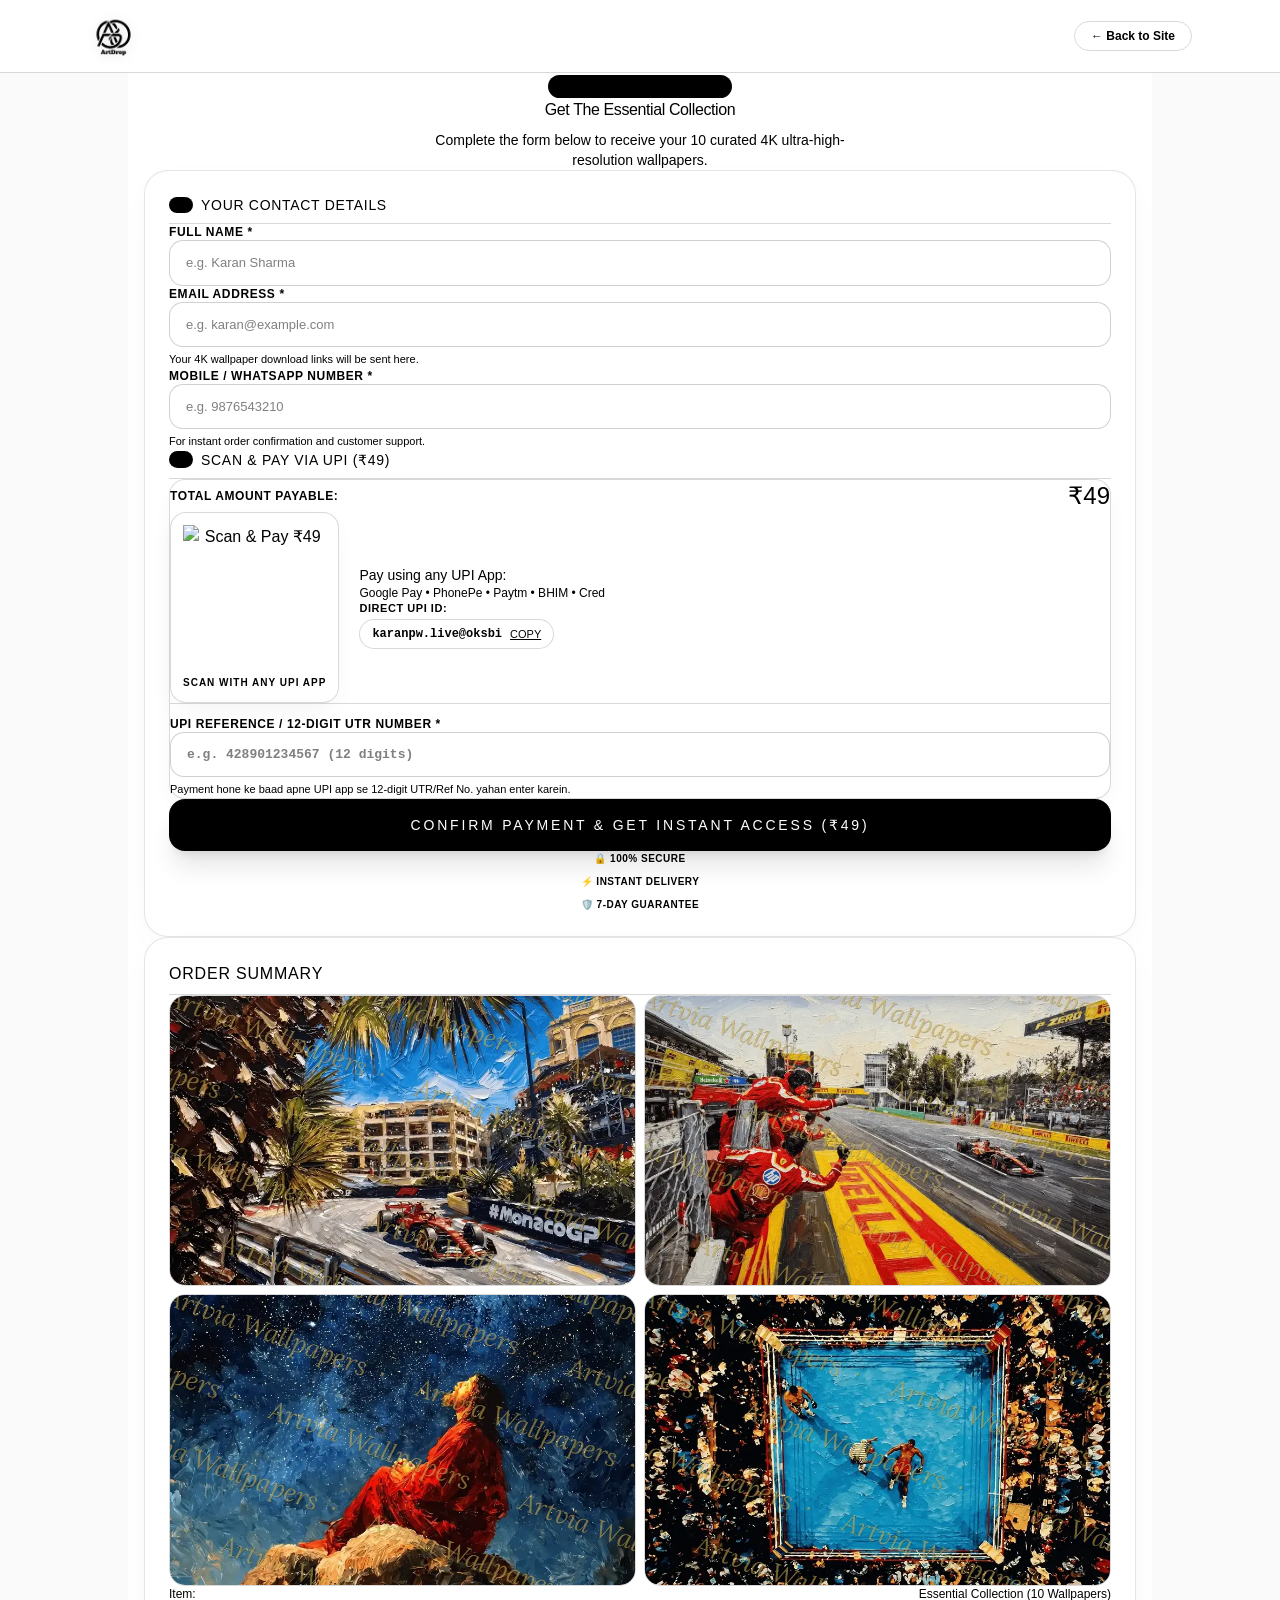
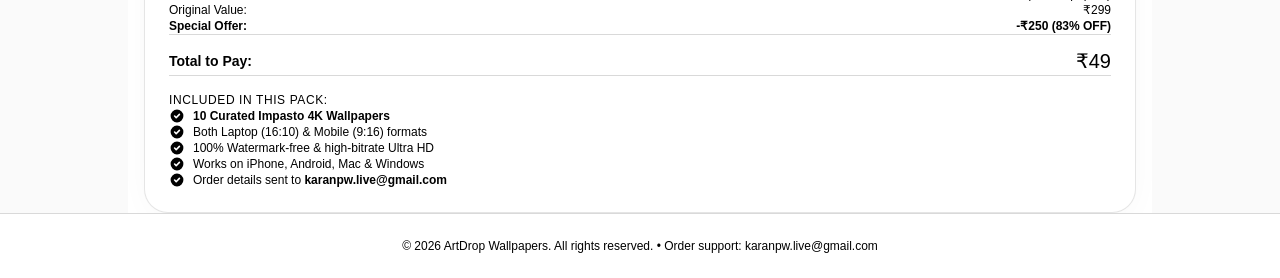
==== checkout/index.html @ 9edcf832 "ArtDrop - Look Maxing Unique Collection of Art platform" ====
<!DOCTYPE html>
<html>
<head>
  <meta charset="utf-8">
  <title>ArtDrop Checkout</title>
  <meta http-equiv="refresh" content="0; url=essential.html">
  <script>window.location.href = "essential.html";</script>
</head>
<body>
  <p>Redirecting to <a href="essential.html">Essential Checkout</a>...</p>
</body>
</html>
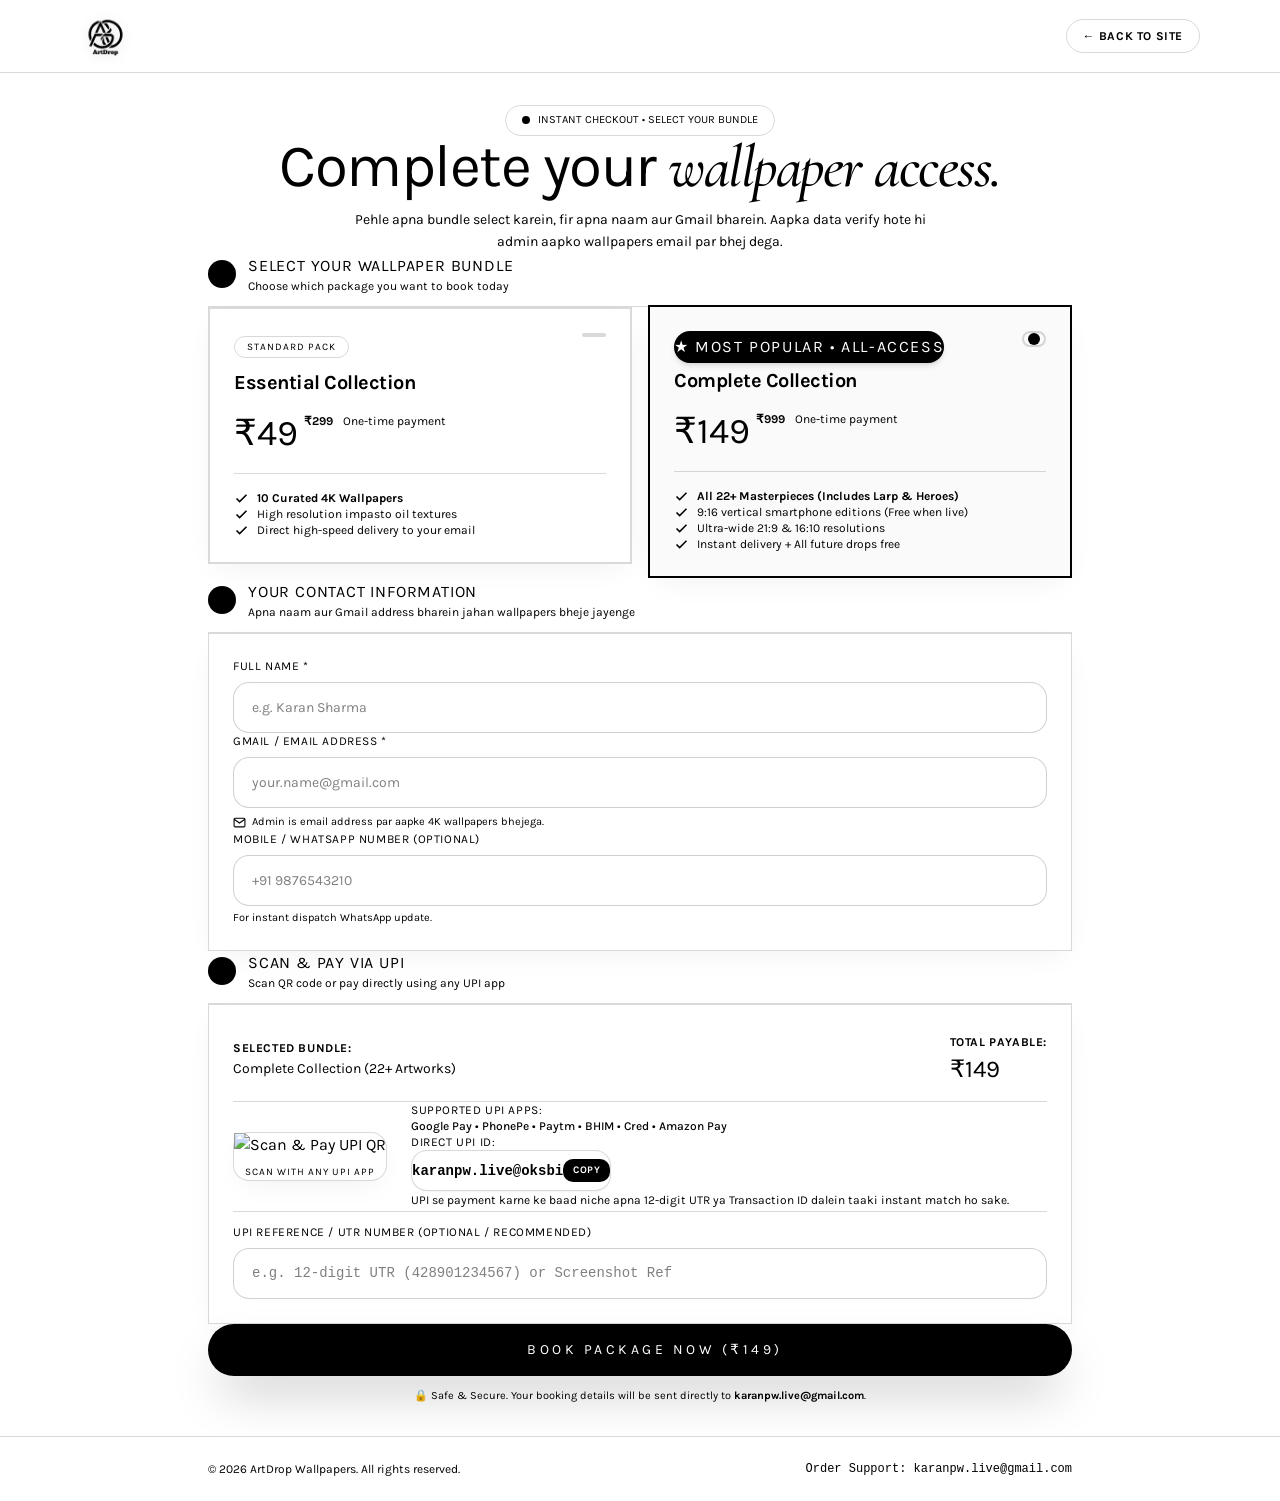
==== commit 76f660c4: "Add bundle selection flow on checkout, contact capture to karanpw.live@gmail.com, and confirmation v" ====
--- a/checkout/index.html
+++ b/checkout/index.html
@@ -1,12 +1,653 @@
 <!DOCTYPE html>
-<html>
+<html lang="en">
 <head>
   <meta charset="utf-8">
-  <title>ArtDrop Checkout</title>
-  <meta http-equiv="refresh" content="0; url=essential.html">
-  <script>window.location.href = "essential.html";</script>
+  <meta name="viewport" content="width=device-width, initial-scale=1">
+  <title>ArtDrop - Checkout & Payment | Choose Bundle</title>
+  <meta name="description" content="Select your ArtDrop wallpaper bundle, enter your name and Gmail, and receive your 4K artworks directly.">
+  <link rel="icon" href="../images/favicon.png?v=2" type="image/png">
+
+  <!-- Preload Fonts -->
+  <link rel="preload" href="../fonts/karla-latin-wght-normal.woff2" as="font" type="font/woff2" crossorigin>
+  <link rel="preload" href="../fonts/cormorant-garamond-latin-wght-italic.woff2" as="font" type="font/woff2" crossorigin>
+
+  <style>
+    @font-face {
+      font-family: "Karla";
+      font-style: normal;
+      font-display: swap;
+      font-weight: 200 800;
+      src: url("../fonts/karla-latin-wght-normal.woff2") format("woff2");
+    }
+    @font-face {
+      font-family: "Cormorant Garamond";
+      font-style: italic;
+      font-display: swap;
+      font-weight: 300 700;
+      src: url("../fonts/cormorant-garamond-latin-wght-italic.woff2") format("woff2");
+    }
+  </style>
+
+  <!-- Tailwind Pre-compiled CSS -->
+  <link rel="stylesheet" href="../css/styles.css">
+
+  <style>
+    :root {
+      --background: #ffffff !important;
+      --foreground: #000000 !important;
+    }
+    body {
+      background-color: #ffffff !important;
+      color: #000000 !important;
+      font-family: "Karla", -apple-system, BlinkMacSystemFont, "Segoe UI", Roboto, sans-serif;
+    }
+    .font-serif-italic {
+      font-family: "Cormorant Garamond", Georgia, serif !important;
+      font-style: italic;
+    }
+    .bundle-card {
+      transition: all 0.25s cubic-bezier(0.16, 1, 0.3, 1);
+      cursor: pointer;
+    }
+    .bundle-card.selected {
+      border-color: #000000 !important;
+      background-color: #fafafa !important;
+      box-shadow: 0 14px 30px -10px rgba(0, 0, 0, 0.15);
+      transform: translateY(-2px);
+    }
+    .input-field {
+      width: 100%;
+      border-radius: 16px;
+      border: 1.5px solid rgba(0, 0, 0, 0.18);
+      background-color: #ffffff;
+      padding: 14px 18px;
+      font-size: 14px;
+      color: #000000;
+      outline: none;
+      transition: all 0.2s;
+    }
+    .input-field:focus {
+      border-color: #000000;
+      box-shadow: 0 0 0 3px rgba(0, 0, 0, 0.08);
+    }
+  </style>
 </head>
-<body>
-  <p>Redirecting to <a href="essential.html">Essential Checkout</a>...</p>
+<body class="min-h-screen bg-white text-black antialiased selection:bg-black selection:text-white flex flex-col justify-between">
+
+  <!-- =========================================================================
+       HEADER
+       ========================================================================= -->
+  <header class="border-b border-black/10 bg-white sticky top-0 z-40 backdrop-blur-md">
+    <div class="mx-auto flex max-w-6xl items-center justify-between px-4 sm:px-6 py-4">
+      <a href="/" class="flex items-center gap-3">
+        <img src="../images/artdrop-logo.webp?v=2" alt="ArtDrop Wallpapers" class="h-10 sm:h-12 w-auto">
+      </a>
+      
+      <div class="flex items-center gap-4 text-xs font-bold">
+        <span class="hidden sm:inline-flex items-center gap-1.5 text-neutral-500 font-extrabold uppercase tracking-widest text-[11px]">
+          <svg width="14" height="14" viewBox="0 0 24 24" fill="none" stroke="currentColor" stroke-width="2.5"><rect x="3" y="11" width="18" height="11" rx="2" ry="2"></rect><path d="M7 11V7a5 5 0 0 1 10 0v4"></path></svg>
+          256-Bit SSL Encrypted
+        </span>
+        <a href="/" class="rounded-full border border-black/15 bg-neutral-50 hover:bg-black hover:text-white px-4 py-2 text-black transition text-xs font-black uppercase tracking-wider">
+          ← Back to Site
+        </a>
+      </div>
+    </div>
+  </header>
+
+  <!-- =========================================================================
+       MAIN CHECKOUT & PAYMENT FLOW
+       ========================================================================= -->
+  <main class="mx-auto max-w-4xl px-4 sm:px-6 py-8 sm:py-12 w-full flex-grow">
+
+    <!-- Form Container -->
+    <div id="checkout-form-container">
+      
+      <!-- Headline & Introduction -->
+      <div class="text-center mb-8 sm:mb-12">
+        <div class="inline-flex items-center gap-2 rounded-full border border-black/15 bg-neutral-50 px-4 py-1.5 text-[11px] font-black uppercase tracking-[0.3em] text-black mb-4">
+          <span class="h-2 w-2 rounded-full bg-black"></span>
+          <span>Instant Checkout • Select Your Bundle</span>
+        </div>
+
+        <h1 class="text-3xl sm:text-5xl md:text-6xl font-extrabold tracking-tight text-black leading-tight">
+          Complete your <span class="font-serif-italic">wallpaper access.</span>
+        </h1>
+        
+        <p class="mt-3 text-sm sm:text-base text-neutral-600 max-w-xl mx-auto leading-relaxed">
+          Pehle apna bundle select karein, fir apna naam aur Gmail bharein. Aapka data verify hote hi admin aapko wallpapers email par bhej dega.
+        </p>
+      </div>
+
+      <form id="unified-checkout-form" class="space-y-10">
+
+        <!-- =====================================================================
+             STEP 1: BUNDLE SELECTION
+             ===================================================================== -->
+        <div>
+          <div class="flex items-center gap-3 mb-5 pb-3 border-b border-black/10">
+            <span class="flex h-7 w-7 items-center justify-center rounded-full bg-black text-xs font-black text-white">1</span>
+            <div>
+              <h2 class="text-base sm:text-lg font-black uppercase tracking-wider text-black">
+                Select Your Wallpaper Bundle
+              </h2>
+              <p class="text-xs text-neutral-500">Choose which package you want to book today</p>
+            </div>
+          </div>
+
+          <div class="grid grid-cols-1 md:grid-cols-2 gap-4 sm:gap-6">
+            
+            <!-- Bundle 1: Essential Collection (₹49) -->
+            <label for="bundle-opt-essential" class="block cursor-pointer">
+              <input type="radio" name="bundle" id="bundle-opt-essential" value="essential" class="sr-only">
+              <div id="card-bundle-essential" class="bundle-card rounded-3xl border-2 border-black/15 bg-white p-6 sm:p-7 relative shadow-sm hover:border-black">
+                <div class="flex items-start justify-between">
+                  <div>
+                    <span class="rounded-full bg-neutral-100 border border-black/10 px-3 py-1 text-[10px] font-black uppercase tracking-widest text-neutral-800">
+                      Standard Pack
+                    </span>
+                    <h3 class="text-xl sm:text-2xl font-bold tracking-tight text-black mt-3">
+                      Essential Collection
+                    </h3>
+                  </div>
+                  <div class="h-6 w-6 rounded-full border-2 border-neutral-300 flex items-center justify-center check-indicator">
+                    <span class="h-3 w-3 rounded-full bg-black hidden check-dot"></span>
+                  </div>
+                </div>
+
+                <div class="mt-4 flex items-baseline gap-1.5">
+                  <span class="text-4xl font-extrabold text-black">₹49</span>
+                  <span class="text-xs font-bold text-neutral-400 line-through">₹299</span>
+                  <span class="text-xs text-neutral-500 ml-1">One-time payment</span>
+                </div>
+
+                <ul class="mt-5 space-y-2.5 text-xs text-neutral-600 border-t border-black/10 pt-4">
+                  <li class="flex items-center gap-2">
+                    <svg width="15" height="15" viewBox="0 0 24 24" fill="none" stroke="currentColor" stroke-width="2.5" class="text-black shrink-0"><polyline points="20 6 9 17 4 12"></polyline></svg>
+                    <span><strong>10 Curated 4K Wallpapers</strong></span>
+                  </li>
+                  <li class="flex items-center gap-2">
+                    <svg width="15" height="15" viewBox="0 0 24 24" fill="none" stroke="currentColor" stroke-width="2.5" class="text-black shrink-0"><polyline points="20 6 9 17 4 12"></polyline></svg>
+                    <span>High resolution impasto oil textures</span>
+                  </li>
+                  <li class="flex items-center gap-2">
+                    <svg width="15" height="15" viewBox="0 0 24 24" fill="none" stroke="currentColor" stroke-width="2.5" class="text-black shrink-0"><polyline points="20 6 9 17 4 12"></polyline></svg>
+                    <span>Direct high-speed delivery to your email</span>
+                  </li>
+                </ul>
+              </div>
+            </label>
+
+            <!-- Bundle 2: Complete Vault Collection (₹149) [Default Recommended] -->
+            <label for="bundle-opt-complete" class="block cursor-pointer">
+              <input type="radio" name="bundle" id="bundle-opt-complete" value="complete" checked class="sr-only">
+              <div id="card-bundle-complete" class="bundle-card selected rounded-3xl border-2 border-black bg-neutral-50/80 p-6 sm:p-7 relative shadow-md hover:border-black">
+                
+                <!-- Best Value Badge -->
+                <span class="absolute -top-3 right-6 rounded-full bg-black text-white px-3.5 py-1 text-[9px] font-black uppercase tracking-widest shadow-md" style="background-color: #000000 !important; color: #ffffff !important;">
+                  ★ MOST POPULAR • ALL-ACCESS
+                </span>
+
+                <div class="flex items-start justify-between">
+                  <div>
+                    <span class="rounded-full bg-amber-400 px-3 py-1 text-[10px] font-black uppercase tracking-widest text-black">
+                      Lifetime VIP Access
+                    </span>
+                    <h3 class="text-xl sm:text-2xl font-bold tracking-tight text-black mt-3">
+                      Complete Collection
+                    </h3>
+                  </div>
+                  <div class="h-6 w-6 rounded-full border-2 border-black flex items-center justify-center check-indicator">
+                    <span class="h-3 w-3 rounded-full bg-black check-dot"></span>
+                  </div>
+                </div>
+
+                <div class="mt-4 flex items-baseline gap-1.5">
+                  <span class="text-4xl font-extrabold text-black">₹149</span>
+                  <span class="text-xs font-bold text-neutral-400 line-through">₹999</span>
+                  <span class="text-xs text-neutral-500 ml-1">One-time payment</span>
+                </div>
+
+                <ul class="mt-5 space-y-2.5 text-xs text-neutral-700 border-t border-black/10 pt-4">
+                  <li class="flex items-center gap-2 font-bold text-black">
+                    <svg width="15" height="15" viewBox="0 0 24 24" fill="none" stroke="currentColor" stroke-width="2.5" class="text-black shrink-0"><polyline points="20 6 9 17 4 12"></polyline></svg>
+                    <span>All 22+ Masterpieces (Includes Larp & Heroes)</span>
+                  </li>
+                  <li class="flex items-center gap-2">
+                    <svg width="15" height="15" viewBox="0 0 24 24" fill="none" stroke="currentColor" stroke-width="2.5" class="text-black shrink-0"><polyline points="20 6 9 17 4 12"></polyline></svg>
+                    <span>9:16 vertical smartphone editions (Free when live)</span>
+                  </li>
+                  <li class="flex items-center gap-2">
+                    <svg width="15" height="15" viewBox="0 0 24 24" fill="none" stroke="currentColor" stroke-width="2.5" class="text-black shrink-0"><polyline points="20 6 9 17 4 12"></polyline></svg>
+                    <span>Ultra-wide 21:9 & 16:10 resolutions</span>
+                  </li>
+                  <li class="flex items-center gap-2">
+                    <svg width="15" height="15" viewBox="0 0 24 24" fill="none" stroke="currentColor" stroke-width="2.5" class="text-black shrink-0"><polyline points="20 6 9 17 4 12"></polyline></svg>
+                    <span>Instant delivery + All future drops free</span>
+                  </li>
+                </ul>
+              </div>
+            </label>
+
+          </div>
+        </div>
+
+        <!-- =====================================================================
+             STEP 2: NAME & GMAIL DETAILS
+             ===================================================================== -->
+        <div>
+          <div class="flex items-center gap-3 mb-5 pb-3 border-b border-black/10">
+            <span class="flex h-7 w-7 items-center justify-center rounded-full bg-black text-xs font-black text-white">2</span>
+            <div>
+              <h2 class="text-base sm:text-lg font-black uppercase tracking-wider text-black">
+                Your Contact Information
+              </h2>
+              <p class="text-xs text-neutral-500">Apna naam aur Gmail address bharein jahan wallpapers bheje jayenge</p>
+            </div>
+          </div>
+
+          <div class="rounded-3xl border border-black/15 bg-white p-6 sm:p-8 shadow-sm space-y-5">
+            
+            <!-- Full Name -->
+            <div>
+              <label for="cust-name" class="block text-xs font-black uppercase tracking-wider text-black mb-2">
+                Full Name *
+              </label>
+              <input type="text" id="cust-name" name="Customer_Name" required placeholder="e.g. Karan Sharma" class="input-field">
+            </div>
+
+            <!-- Gmail / Email -->
+            <div>
+              <label for="cust-email" class="block text-xs font-black uppercase tracking-wider text-black mb-2">
+                Gmail / Email Address *
+              </label>
+              <input type="email" id="cust-email" name="Customer_Email" required placeholder="your.name@gmail.com" class="input-field">
+              <p class="text-[11px] text-neutral-500 mt-1.5 flex items-center gap-1.5">
+                <svg width="13" height="13" viewBox="0 0 24 24" fill="none" stroke="currentColor" stroke-width="2"><path d="M4 4h16c1.1 0 2 .9 2 2v12c0 1.1-.9 2-2 2H4c-1.1 0-2-.9-2-2V6c0-1.1.9-2 2-2z"></path><polyline points="22,6 12,13 2,6"></polyline></svg>
+                <span>Admin is email address par aapke 4K wallpapers bhejega.</span>
+              </p>
+            </div>
+
+            <!-- Mobile / WhatsApp (Optional) -->
+            <div>
+              <label for="cust-phone" class="block text-xs font-black uppercase tracking-wider text-black mb-2">
+                Mobile / WhatsApp Number <span class="text-neutral-400 font-normal">(Optional)</span>
+              </label>
+              <input type="tel" id="cust-phone" name="Customer_Phone" placeholder="+91 9876543210" class="input-field">
+              <p class="text-[11px] text-neutral-400 mt-1">For instant dispatch WhatsApp update.</p>
+            </div>
+
+          </div>
+        </div>
+
+        <!-- =====================================================================
+             STEP 3: SCAN & PAY VIA UPI
+             ===================================================================== -->
+        <div>
+          <div class="flex items-center gap-3 mb-5 pb-3 border-b border-black/10">
+            <span class="flex h-7 w-7 items-center justify-center rounded-full bg-black text-xs font-black text-white">3</span>
+            <div>
+              <h2 class="text-base sm:text-lg font-black uppercase tracking-wider text-black">
+                Scan &amp; Pay via UPI
+              </h2>
+              <p class="text-xs text-neutral-500">Scan QR code or pay directly using any UPI app</p>
+            </div>
+          </div>
+
+          <div class="rounded-3xl border border-black/15 bg-neutral-50 p-6 sm:p-8 space-y-6">
+            
+            <!-- Summary Bar -->
+            <div class="flex items-center justify-between border-b border-black/10 pb-4">
+              <div>
+                <span class="text-xs font-bold uppercase tracking-wider text-neutral-500">Selected Bundle:</span>
+                <p id="summary-bundle-name" class="text-sm sm:text-base font-extrabold text-black">Complete Collection (22+ Artworks)</p>
+              </div>
+              <div class="text-right">
+                <span class="text-xs font-bold uppercase tracking-wider text-neutral-500">Total Payable:</span>
+                <p id="summary-bundle-price" class="text-2xl sm:text-3xl font-black text-black">₹149</p>
+              </div>
+            </div>
+
+            <!-- QR Code & UPI Instructions -->
+            <div class="flex flex-col sm:flex-row items-center gap-6 pt-2">
+              
+              <!-- Dynamic QR Box -->
+              <div class="bg-white p-3.5 rounded-2xl border border-black/15 shadow-sm shrink-0 text-center">
+                <img id="upi-qr-image" src="" alt="Scan & Pay UPI QR" class="h-40 w-40 object-contain mx-auto">
+                <span class="block text-[10px] font-black uppercase tracking-widest text-neutral-400 mt-2">Scan with any UPI App</span>
+              </div>
+
+              <!-- Payment Details -->
+              <div class="space-y-3 text-center sm:text-left flex-grow">
+                <div>
+                  <p class="text-xs font-black uppercase tracking-wider text-black">Supported UPI Apps:</p>
+                  <p class="text-xs text-neutral-600 mt-0.5 font-medium">Google Pay • PhonePe • Paytm • BHIM • Cred • Amazon Pay</p>
+                </div>
+
+                <div class="pt-1">
+                  <p class="text-xs font-black uppercase tracking-wider text-black mb-1.5">Direct UPI ID:</p>
+                  <div class="inline-flex items-center gap-2.5 bg-white px-3.5 py-2 rounded-xl border border-black/20 shadow-xs">
+                    <span id="upi-id-display" class="font-mono font-bold text-black select-all text-sm">karanpw.live@oksbi</span>
+                    <button type="button" id="btn-copy-upi" class="rounded-md bg-black text-white px-2.5 py-1 text-[10px] font-bold uppercase tracking-wider hover:bg-neutral-800 transition cursor-pointer" style="background-color: #000000 !important; color: #ffffff !important;">
+                      Copy
+                    </button>
+                  </div>
+                </div>
+
+                <p class="text-xs text-neutral-500 leading-relaxed">
+                  UPI se payment karne ke baad niche apna 12-digit UTR ya Transaction ID dalein taaki instant match ho sake.
+                </p>
+              </div>
+
+            </div>
+
+            <!-- UTR Input -->
+            <div class="pt-3 border-t border-black/10">
+              <label for="cust-utr" class="block text-xs font-black uppercase tracking-wider text-black mb-2">
+                UPI Reference / UTR Number <span class="text-neutral-400 font-normal">(Optional / Recommended)</span>
+              </label>
+              <input type="text" id="cust-utr" name="Transaction_UTR" placeholder="e.g. 12-digit UTR (428901234567) or Screenshot Ref" class="input-field font-mono">
+            </div>
+
+          </div>
+        </div>
+
+        <!-- Error Notification Box -->
+        <div id="checkout-error-box" class="hidden text-xs font-bold p-4 rounded-2xl bg-rose-50 text-rose-800 border border-rose-200 text-center"></div>
+
+        <!-- Submit Button -->
+        <div class="pt-2">
+          <button type="submit" id="btn-submit-order" class="w-full rounded-full bg-black py-4 sm:py-5 text-xs sm:text-sm font-black uppercase tracking-[0.25em] text-white shadow-2xl hover:bg-neutral-800 hover:scale-[1.01] transition cursor-pointer flex items-center justify-center gap-3" style="background-color: #000000 !important; color: #ffffff !important;">
+            <svg width="18" height="18" viewBox="0 0 24 24" fill="none" stroke="currentColor" stroke-width="2.5"><polyline points="20 6 9 17 4 12"></polyline></svg>
+            <span id="btn-submit-label" style="color: #ffffff !important;">Book Package Now (₹149)</span>
+          </button>
+          
+          <p class="text-center text-[11px] text-neutral-400 mt-3">
+            🔒 Safe &amp; Secure. Your booking details will be sent directly to <strong>karanpw.live@gmail.com</strong>.
+          </p>
+        </div>
+
+      </form>
+
+    </div>
+
+    <!-- =========================================================================
+         SUCCESS VIEW (Displays exactly as requested by user)
+         ========================================================================= -->
+    <div id="checkout-success-view" class="hidden max-w-xl mx-auto my-6 sm:my-10">
+      <div class="rounded-3xl border border-black/15 bg-white p-7 sm:p-10 text-center space-y-6 shadow-2xl">
+        
+        <!-- Big Celebration Icon -->
+        <div class="mx-auto flex h-20 w-20 items-center justify-center rounded-full bg-emerald-100 text-emerald-800 shadow-sm">
+          <svg width="42" height="42" viewBox="0 0 24 24" fill="none" stroke="currentColor" stroke-width="2.8"><polyline points="20 6 9 17 4 12"></polyline></svg>
+        </div>
+
+        <!-- Main Confirmation Message -->
+        <div>
+          <span class="inline-block rounded-full bg-emerald-100 text-emerald-800 px-4 py-1 text-[11px] font-black uppercase tracking-wider mb-3">
+            ✓ Booking Confirmed &amp; Details Sent
+          </span>
+          <h2 class="text-2xl sm:text-3xl md:text-4xl font-extrabold text-black tracking-tight leading-snug">
+            Your package has been booked!
+          </h2>
+          
+          <!-- Exact requested confirmation statement -->
+          <div class="mt-5 p-5 rounded-2xl bg-emerald-50 border border-emerald-200 shadow-sm text-center">
+            <p class="text-base sm:text-lg font-black text-emerald-950 leading-relaxed">
+              your packaged has been booked admin send you wallapers very soon on your email adress
+            </p>
+            <p class="mt-2 text-xs text-emerald-800">
+              Admin will send your 4K wallpapers very soon to: <br>
+              <strong id="success-email-display" class="font-mono font-bold text-black underline text-sm"></strong>
+            </p>
+          </div>
+        </div>
+
+        <!-- Summary Details Card -->
+        <div class="rounded-2xl border border-neutral-200 bg-neutral-50/70 p-5 text-left text-xs space-y-2.5">
+          <div class="flex justify-between border-b border-neutral-200 pb-2">
+            <span class="text-neutral-500 font-bold uppercase tracking-wider text-[10px]">Customer Name:</span>
+            <span id="res-cust-name" class="font-extrabold text-black"></span>
+          </div>
+          <div class="flex justify-between border-b border-neutral-200 pb-2">
+            <span class="text-neutral-500 font-bold uppercase tracking-wider text-[10px]">Gmail / Email:</span>
+            <span id="res-cust-email" class="font-mono font-bold text-black"></span>
+          </div>
+          <div class="flex justify-between border-b border-neutral-200 pb-2">
+            <span class="text-neutral-500 font-bold uppercase tracking-wider text-[10px]">Selected Package:</span>
+            <span id="res-cust-bundle" class="font-extrabold text-black"></span>
+          </div>
+          <div class="flex justify-between border-b border-neutral-200 pb-2">
+            <span class="text-neutral-500 font-bold uppercase tracking-wider text-[10px]">Amount:</span>
+            <span id="res-cust-amount" class="font-black text-black"></span>
+          </div>
+          <div class="flex justify-between pt-1">
+            <span class="text-neutral-500 font-bold uppercase tracking-wider text-[10px]">Notification Sent To:</span>
+            <span class="font-mono font-bold text-neutral-800">karanpw.live@gmail.com</span>
+          </div>
+        </div>
+
+        <!-- Action Links -->
+        <div class="space-y-3 pt-3">
+          <a href="/collection.html" class="block w-full rounded-full bg-black py-4 text-xs font-black uppercase tracking-[0.2em] text-white shadow-xl hover:bg-neutral-800 transition text-center" style="background-color: #000000 !important; color: #ffffff !important;">
+            <span style="color: #ffffff !important;">← Explore Collection (22 Artworks)</span>
+          </a>
+          <a href="/" class="block text-xs font-bold text-neutral-500 hover:text-black uppercase tracking-wider py-1 text-center">
+            Return to Homepage
+          </a>
+        </div>
+
+      </div>
+    </div>
+
+  </main>
+
+  <!-- =========================================================================
+       FOOTER
+       ========================================================================= -->
+  <footer class="border-t border-black/10 bg-white py-6 text-center text-xs text-neutral-500">
+    <div class="max-w-4xl mx-auto px-4 flex flex-col sm:flex-row items-center justify-between gap-3">
+      <p>© 2026 ArtDrop Wallpapers. All rights reserved.</p>
+      <p class="font-mono">Order Support: karanpw.live@gmail.com</p>
+    </div>
+  </footer>
+
+  <!-- =========================================================================
+       JAVASCRIPT: Dynamic Bundle Selection, UPI & Email Notification
+       ========================================================================= -->
+  <script>
+    (function() {
+      const NOTIFY_EMAIL = "karanpw.live@gmail.com";
+      const UPI_ID = "karanpw.live@oksbi";
+
+      const cardEssential = document.getElementById("card-bundle-essential");
+      const cardComplete = document.getElementById("card-bundle-complete");
+      const radioEssential = document.getElementById("bundle-opt-essential");
+      const radioComplete = document.getElementById("bundle-opt-complete");
+
+      const summaryName = document.getElementById("summary-bundle-name");
+      const summaryPrice = document.getElementById("summary-bundle-price");
+      const btnLabel = document.getElementById("btn-submit-label");
+      const qrImage = document.getElementById("upi-qr-image");
+      const upiIdDisplay = document.getElementById("upi-id-display");
+      const btnCopyUpi = document.getElementById("btn-copy-upi");
+
+      // Check URL params for pre-selected bundle (?bundle=essential or ?bundle=complete)
+      const urlParams = new URLSearchParams(window.location.search);
+      const preBundle = urlParams.get("bundle");
+      if (preBundle === "essential") {
+        radioEssential.checked = true;
+      } else {
+        radioComplete.checked = true;
+      }
+
+      function updateBundleUI() {
+        const isComplete = radioComplete.checked;
+        const amount = isComplete ? 149 : 49;
+        const bundleTitle = isComplete ? "Complete Collection (22+ Artworks)" : "Essential Collection (10 Wallpapers)";
+
+        // Style Cards
+        if (isComplete) {
+          cardComplete.classList.add("selected", "border-black", "bg-neutral-50/80");
+          cardComplete.querySelector(".check-dot").classList.remove("hidden");
+          cardComplete.querySelector(".check-indicator").classList.add("border-black");
+
+          cardEssential.classList.remove("selected", "border-black", "bg-neutral-50/80");
+          cardEssential.querySelector(".check-dot").classList.add("hidden");
+          cardEssential.querySelector(".check-indicator").classList.remove("border-black");
+        } else {
+          cardEssential.classList.add("selected", "border-black", "bg-neutral-50/80");
+          cardEssential.querySelector(".check-dot").classList.remove("hidden");
+          cardEssential.querySelector(".check-indicator").classList.add("border-black");
+
+          cardComplete.classList.remove("selected", "border-black", "bg-neutral-50/80");
+          cardComplete.querySelector(".check-dot").classList.add("hidden");
+          cardComplete.querySelector(".check-indicator").classList.remove("border-black");
+        }
+
+        // Update Summary & Button Text
+        if (summaryName) summaryName.textContent = bundleTitle;
+        if (summaryPrice) summaryPrice.textContent = `₹${amount}`;
+        if (btnLabel) btnLabel.textContent = `Book Package Now (₹${amount})`;
+
+        // Generate UPI QR Code URL
+        const upiPayload = `upi://pay?pa=${encodeURIComponent(UPI_ID)}&pn=ArtDrop%20Wallpapers&am=${amount}&cu=INR&tn=${encodeURIComponent(bundleTitle)}`;
+        if (qrImage) {
+          qrImage.src = `https://api.qrserver.com/v1/create-qr-code/?size=220x220&data=${encodeURIComponent(upiPayload)}`;
+        }
+      }
+
+      // Event Listeners for Radios & Cards
+      radioEssential.addEventListener("change", updateBundleUI);
+      radioComplete.addEventListener("change", updateBundleUI);
+
+      cardEssential.addEventListener("click", function() {
+        radioEssential.checked = true;
+        updateBundleUI();
+      });
+
+      cardComplete.addEventListener("click", function() {
+        radioComplete.checked = true;
+        updateBundleUI();
+      });
+
+      // Copy UPI Button
+      if (btnCopyUpi) {
+        btnCopyUpi.addEventListener("click", function() {
+          navigator.clipboard.writeText(UPI_ID).then(function() {
+            btnCopyUpi.textContent = "COPIED!";
+            setTimeout(function() { btnCopyUpi.textContent = "COPY"; }, 1500);
+          });
+        });
+      }
+
+      // Initialize on load
+      updateBundleUI();
+
+      // Form Submission
+      const form = document.getElementById("unified-checkout-form");
+      const submitBtn = document.getElementById("btn-submit-order");
+      const errorBox = document.getElementById("checkout-error-box");
+      const formContainer = document.getElementById("checkout-form-container");
+      const successView = document.getElementById("checkout-success-view");
+
+      form.addEventListener("submit", async function(e) {
+        e.preventDefault();
+        errorBox.classList.add("hidden");
+
+        const name = document.getElementById("cust-name").value.trim();
+        const email = document.getElementById("cust-email").value.trim();
+        const phone = document.getElementById("cust-phone").value.trim();
+        const utr = document.getElementById("cust-utr").value.trim();
+
+        if (!name || !email) {
+          errorBox.textContent = "Kripya apna naam aur Gmail address zaroor bharein.";
+          errorBox.classList.remove("hidden");
+          return;
+        }
+
+        const isComplete = radioComplete.checked;
+        const amount = isComplete ? 149 : 49;
+        const bundleTitle = isComplete ? "Complete All-Access Vault Collection (22+ Artworks)" : "Essential Collection (10 Wallpapers)";
+        const orderTime = new Date().toLocaleString("en-IN", { timeZone: "Asia/Kolkata" });
+
+        submitBtn.disabled = true;
+        btnLabel.textContent = "Booking your package...";
+
+        try {
+          // 1. Direct Email to karanpw.live@gmail.com using FormSubmit API
+          const emailPayload = {
+            _subject: `🔥 New ArtDrop Package Booking: ₹${amount} from ${name}`,
+            Customer_Name: name,
+            Customer_Gmail: email,
+            Customer_Phone: phone || "Not provided",
+            Selected_Bundle: bundleTitle,
+            Amount_Paid: `₹${amount}`,
+            Transaction_UTR: utr || "Pending / Direct Booking",
+            Booking_Status: "Booked - Wallpapers Pending Dispatch",
+            Order_Date_IST: orderTime
+          };
+
+          try {
+            await fetch(`https://formsubmit.co/ajax/${NOTIFY_EMAIL}`, {
+              method: "POST",
+              headers: {
+                "Content-Type": "application/json",
+                "Accept": "application/json"
+              },
+              body: JSON.stringify(emailPayload)
+            });
+            console.log(`[ArtDrop] Booking details sent to ${NOTIFY_EMAIL}`);
+          } catch (mailErr) {
+            console.warn("Mail dispatch notice:", mailErr);
+          }
+
+          // 2. Save directly to Local Database (/api/orders)
+          try {
+            await fetch("/api/orders", {
+              method: "POST",
+              headers: { "Content-Type": "application/json" },
+              body: JSON.stringify({
+                customerName: name,
+                customerEmail: email,
+                customerPhone: phone,
+                packType: bundleTitle,
+                packPrice: amount,
+                transactionUtr: utr || "Direct Booking",
+                status: "Booked",
+                timestamp: Date.now()
+              })
+            });
+          } catch (dbErr) {
+            console.warn("Local DB notice:", dbErr);
+          }
+
+          // 3. Save customer details locally
+          localStorage.setItem("artdrop_customer_name", name);
+          localStorage.setItem("artdrop_customer_email", email);
+          localStorage.setItem("artdrop_customer_bundle", bundleTitle);
+
+          // 4. Populate and Show Success View
+          document.getElementById("res-cust-name").textContent = name;
+          document.getElementById("res-cust-email").textContent = email;
+          document.getElementById("res-cust-bundle").textContent = bundleTitle;
+          document.getElementById("res-cust-amount").textContent = `₹${amount}`;
+          document.getElementById("success-email-display").textContent = email;
+
+          formContainer.classList.add("hidden");
+          successView.classList.remove("hidden");
+          window.scrollTo({ top: 0, behavior: "smooth" });
+
+        } catch (err) {
+          console.error("Booking error:", err);
+          errorBox.textContent = "Error: " + err.message;
+          errorBox.classList.remove("hidden");
+          submitBtn.disabled = false;
+          btnLabel.textContent = `Book Package Now (₹${amount})`;
+        }
+      });
+    })();
+  </script>
+
 </body>
 </html>
--- a/css/styles.css
+++ b/css/styles.css
@@ -0,0 +1,217 @@
+@layer properties{@supports (((-webkit-hyphens:none)) and (not (margin-trim:inline))) or ((-moz-orient:inline) and (not (color:rgb(from red r g b)))){*,:before,:after,::backdrop{--tw-translate-x:0;--tw-translate-y:0;--tw-translate-z:0;--tw-rotate-x:initial;--tw-rotate-y:initial;--tw-rotate-z:initial;--tw-skew-x:initial;--tw-skew-y:initial;--tw-space-y-reverse:0;--tw-space-x-reverse:0;--tw-border-style:solid;--tw-gradient-position:initial;--tw-gradient-from:#0000;--tw-gradient-via:#0000;--tw-gradient-to:#0000;--tw-gradient-stops:initial;--tw-gradient-via-stops:initial;--tw-gradient-from-position:0%;--tw-gradient-via-position:50%;--tw-gradient-to-position:100%;--tw-leading:initial;--tw-font-weight:initial;--tw-tracking:initial;--tw-ordinal:initial;--tw-slashed-zero:initial;--tw-numeric-figure:initial;--tw-numeric-spacing:initial;--tw-numeric-fraction:initial;--tw-shadow:0 0 #0000;--tw-shadow-color:initial;--tw-shadow-alpha:100%;--tw-inset-shadow:0 0 #0000;--tw-inset-shadow-color:initial;--tw-inset-shadow-alpha:100%;--tw-ring-color:initial;--tw-ring-shadow:0 0 #0000;--tw-inset-ring-color:initial;--tw-inset-ring-shadow:0 0 #0000;--tw-ring-inset:initial;--tw-ring-offset-width:0px;--tw-ring-offset-color:#fff;--tw-ring-offset-shadow:0 0 #0000;--tw-outline-style:solid;--tw-blur:initial;--tw-brightness:initial;--tw-contrast:initial;--tw-grayscale:initial;--tw-hue-rotate:initial;--tw-invert:initial;--tw-opacity:initial;--tw-saturate:initial;--tw-sepia:initial;--tw-drop-shadow:initial;--tw-drop-shadow-color:initial;--tw-drop-shadow-alpha:100%;--tw-drop-shadow-size:initial;--tw-backdrop-blur:initial;--tw-backdrop-brightness:initial;--tw-backdrop-contrast:initial;--tw-backdrop-grayscale:initial;--tw-backdrop-hue-rotate:initial;--tw-backdrop-invert:initial;--tw-backdrop-opacity:initial;--tw-backdrop-saturate:initial;--tw-backdrop-sepia:initial;--tw-duration:initial;--tw-ease:initial;--tw-content:"";--tw-scale-x:1;--tw-scale-y:1;--tw-scale-z:1;--tw-animation-delay:0s;--tw-animation-direction:normal;--tw-animation-duration:initial;--tw-animation-fill-mode:none;--tw-animation-iteration-count:1;--tw-enter-blur:0;--tw-enter-opacity:1;--tw-enter-rotate:0;--tw-enter-scale:1;--tw-enter-translate-x:0;--tw-enter-translate-y:0;--tw-exit-blur:0;--tw-exit-opacity:1;--tw-exit-rotate:0;--tw-exit-scale:1;--tw-exit-translate-x:0;--tw-exit-translate-y:0}}}@layer theme{:root,:host{--font-sans:"Karla",ui-sans-serif,system-ui,sans-serif;--font-serif:"Cormorant Garamond","Playfair Display",Georgia,serif;--font-mono:ui-monospace,SFMono-Regular,Menlo,Monaco,Consolas,"Liberation Mono","Courier New",monospace;--color-neutral-500:oklch(55.6% 0 none);--color-neutral-600:oklch(43.9% 0 none);--color-neutral-700:oklch(37.1% 0 none);--color-neutral-800:oklch(26.9% 0 none);--color-neutral-900:oklch(20.5% 0 none);--color-neutral-950:oklch(14.5% 0 none);--color-black:#000;--color-white:#fff;--spacing:.25rem;--container-sm:24rem;--container-md:28rem;--container-lg:32rem;--container-xl:36rem;--container-2xl:42rem;--container-3xl:48rem;--container-4xl:56rem;--container-5xl:64rem;--container-6xl:72rem;--container-7xl:80rem;--text-xs:.75rem;--text-xs--line-height:calc(1 / .75);--text-sm:.875rem;--text-sm--line-height:calc(1.25 / .875);--text-base:1rem;--text-base--line-height:calc(1.5 / 1);--text-lg:1.125rem;--text-lg--line-height:calc(1.75 / 1.125);--text-xl:1.25rem;--text-xl--line-height:calc(1.75 / 1.25);--text-2xl:1.5rem;--text-2xl--line-height:calc(2 / 1.5);--text-3xl:1.875rem;--text-3xl--line-height:calc(2.25 / 1.875);--text-4xl:2.25rem;--text-4xl--line-height:calc(2.5 / 2.25);--text-5xl:3rem;--text-5xl--line-height:1;--text-6xl:3.75rem;--text-6xl--line-height:1;--text-7xl:4.5rem;--text-7xl--line-height:1;--font-weight-normal:400;--font-weight-medium:500;--font-weight-semibold:600;--font-weight-bold:700;--tracking-tight:-.025em;--tracking-wide:.025em;--tracking-wider:.05em;--tracking-widest:.1em;--leading-relaxed:1.625;--radius-2xl:1rem;--ease-out:cubic-bezier(0,0,.2,1);--ease-in-out:cubic-bezier(.4,0,.2,1);--animate-pulse:pulse 2s cubic-bezier(.4,0,.6,1) infinite;--blur-sm:8px;--blur-md:12px;--aspect-video:16 / 9;--default-transition-duration:.15s;--default-transition-timing-function:cubic-bezier(.4,0,.2,1);--default-font-family:"Karla",ui-sans-serif,system-ui,sans-serif;--default-mono-font-family:var(--font-mono);--color-background:var(--background);--color-foreground:var(--foreground);--color-border:var(--border)}}@layer base{*,:after,:before,::backdrop{box-sizing:border-box;border:0 solid;margin:0;padding:0}::file-selector-button{box-sizing:border-box;border:0 solid;margin:0;padding:0}html,:host{-webkit-text-size-adjust:100%;tab-size:4;line-height:1.5;font-family:var(--default-font-family,-apple-system,BlinkMacSystemFont,"Segoe UI",Roboto,"Helvetica Neue","Noto Sans",Arial,sans-serif,"Apple Color Emoji","Segoe UI Emoji","Segoe UI Symbol","Noto Color Emoji");font-feature-settings:var(--default-font-feature-settings,normal);font-variation-settings:var(--default-font-variation-settings,normal);-webkit-tap-highlight-color:transparent}hr{height:0;color:inherit;border-top-width:1px}abbr:where([title]){-webkit-text-decoration:underline dotted;text-decoration:underline dotted}h1,h2,h3,h4,h5,h6{font-size:inherit;font-weight:inherit}a{color:inherit;-webkit-text-decoration:inherit;-webkit-text-decoration:inherit;-webkit-text-decoration:inherit;-webkit-text-decoration:inherit;-webkit-text-decoration:inherit;text-decoration:inherit}b,strong{font-weight:bolder}code,kbd,samp,pre{font-family:var(--default-mono-font-family,ui-monospace,SFMono-Regular,Menlo,Monaco,Consolas,"Liberation Mono","Courier New",monospace);font-feature-settings:var(--default-mono-font-feature-settings,normal);font-variation-settings:var(--default-mono-font-variation-settings,normal);font-size:1em}small{font-size:80%}sub,sup{vertical-align:baseline;font-size:75%;line-height:0;position:relative}sub{bottom:-.25em}sup{top:-.5em}table{text-indent:0;border-color:inherit;border-collapse:collapse}:-moz-focusring:where(:not(iframe)){outline:auto}progress{vertical-align:baseline}summary{display:list-item}ol,ul,menu{list-style:none}img,svg,video,canvas,audio,iframe,embed,object{vertical-align:middle;display:block}img,video{max-width:100%;height:auto}button,input,select,optgroup,textarea{font:inherit;font-feature-settings:inherit;font-variation-settings:inherit;letter-spacing:inherit;color:inherit;opacity:1;background-color:#0000;border-radius:0}::file-selector-button{font:inherit;font-feature-settings:inherit;font-variation-settings:inherit;letter-spacing:inherit;color:inherit;opacity:1;background-color:#0000;border-radius:0}:where(select:is([multiple],[size])) optgroup{font-weight:bolder}:where(select:is([multiple],[size])) optgroup option{padding-inline-start:20px}::file-selector-button{margin-inline-end:4px}::placeholder{opacity:1}@supports (not ((-webkit-appearance:-apple-pay-button))) or (contain-intrinsic-size:1px){::placeholder{color:currentColor}@supports (color:color-mix(in lab,red,red)){::placeholder{color:color-mix(in oklab,currentcolor 50%,transparent)}}}textarea{resize:vertical}::-webkit-search-decoration{-webkit-appearance:none}::-webkit-date-and-time-value{min-height:1lh;text-align:inherit}::-webkit-datetime-edit{display:inline-flex}::-webkit-datetime-edit-fields-wrapper{padding:0}::-webkit-datetime-edit{padding-block:0}::-webkit-datetime-edit-year-field{padding-block:0}::-webkit-datetime-edit-month-field{padding-block:0}::-webkit-datetime-edit-day-field{padding-block:0}::-webkit-datetime-edit-hour-field{padding-block:0}::-webkit-datetime-edit-minute-field{padding-block:0}::-webkit-datetime-edit-second-field{padding-block:0}::-webkit-datetime-edit-millisecond-field{padding-block:0}::-webkit-datetime-edit-meridiem-field{padding-block:0}::-webkit-calendar-picker-indicator{line-height:1}:-moz-ui-invalid{box-shadow:none}button,input:where([type=button],[type=reset],[type=submit]){appearance:button}::file-selector-button{appearance:button}::-webkit-inner-spin-button{height:auto}::-webkit-outer-spin-button{height:auto}[hidden]:where(:not([hidden=until-found])){display:none!important}html{--lightningcss-light:;--lightningcss-dark:initial;--lightningcss-light:;--lightningcss-dark:initial;color-scheme:dark;scroll-behavior:auto;overflow-anchor:none}body{overflow-anchor:none}*{border-color:var(--color-border)}.scrollbar-hide::-webkit-scrollbar{display:none}body{background-color:var(--color-background);color:var(--color-foreground);font-family:var(--font-sans);-webkit-font-smoothing:antialiased}.font-serif-italic{font-family:var(--font-serif);font-style:italic;font-weight:500}img,video,canvas,picture{max-width:100%}}@layer components;@layer utilities{.pointer-events-none{pointer-events:none}.invisible{visibility:hidden}.visible{visibility:visible}.sr-only{clip-path:inset(50%);white-space:nowrap;border-width:0;width:1px;height:1px;margin:-1px;padding:0;position:absolute;overflow:hidden}.card-tile{box-shadow:var(--shadow-card);background:linear-gradient(#07382e 0%,#052d24 100%);border:1px solid #c9a84c47;border-radius:12px;position:relative;overflow:hidden}.absolute{position:absolute}.fixed{position:fixed}.relative{position:relative}.inset-0{inset:0}.inset-x-0{inset-inline:0}.inset-y-0{inset-block:0}.-top-12{top:calc(var(--spacing) * -12)}.top-0{top:0}.top-1\.5{top:calc(var(--spacing) * 1.5)}.top-1\/2{top:50%}.top-3{top:calc(var(--spacing) * 3)}.top-3\.5{top:calc(var(--spacing) * 3.5)}.top-4{top:calc(var(--spacing) * 4)}.top-\[1px\]{top:1px}.top-\[2\%\]{top:2%}.top-\[2px\]{top:2px}.top-\[3\%\]{top:3%}.top-\[6\%\]{top:6%}.top-\[8\%\]{top:8%}.top-\[10\%\]{top:10%}.top-\[22\%\]{top:22%}.top-\[28\%\]{top:28%}.top-\[33\%\]{top:33%}.top-\[50\%\]{top:50%}.top-\[60\%\]{top:60%}.top-full{top:100%}.-right-4{right:calc(var(--spacing) * -4)}.-right-12{right:calc(var(--spacing) * -12)}.-right-\[2px\]{right:-2px}.right-0{right:0}.right-1{right:var(--spacing)}.right-2{right:calc(var(--spacing) * 2)}.right-3{right:calc(var(--spacing) * 3)}.right-4{right:calc(var(--spacing) * 4)}.right-\[-3\%\]{right:-3%}.right-\[-4\%\]{right:-4%}.right-\[-6\%\]{right:-6%}.-bottom-12{bottom:calc(var(--spacing) * -12)}.bottom-0{bottom:0}.bottom-2{bottom:calc(var(--spacing) * 2)}.bottom-\[1\.6\%\]{bottom:1.6%}.bottom-\[4\%\]{bottom:4%}.bottom-\[6\%\]{bottom:6%}.-left-12{left:calc(var(--spacing) * -12)}.-left-\[2px\]{left:-2px}.left-0{left:0}.left-1\/2{left:50%}.left-2{left:calc(var(--spacing) * 2)}.left-3{left:calc(var(--spacing) * 3)}.left-4{left:calc(var(--spacing) * 4)}.left-\[-3\%\]{left:-3%}.left-\[-4\%\]{left:-4%}.left-\[-6\%\]{left:-6%}.left-\[50\%\]{left:50%}.z-0{z-index:0}.z-10{z-index:10}.z-20{z-index:20}.z-50{z-index:50}.z-\[1\]{z-index:1}.-mx-1{margin-inline:calc(var(--spacing) * -1)}.mx-2{margin-inline:calc(var(--spacing) * 2)}.mx-3\.5{margin-inline:calc(var(--spacing) * 3.5)}.mx-auto{margin-inline:auto}.my-0\.5{margin-block:calc(var(--spacing) * .5)}.my-1{margin-block:var(--spacing)}.-mt-4{margin-top:calc(var(--spacing) * -4)}.mt-1{margin-top:var(--spacing)}.mt-1\.5{margin-top:calc(var(--spacing) * 1.5)}.mt-2{margin-top:calc(var(--spacing) * 2)}.mt-3{margin-top:calc(var(--spacing) * 3)}.mt-4{margin-top:calc(var(--spacing) * 4)}.mt-5{margin-top:calc(var(--spacing) * 5)}.mt-6{margin-top:calc(var(--spacing) * 6)}.mt-7{margin-top:calc(var(--spacing) * 7)}.mt-8{margin-top:calc(var(--spacing) * 8)}.mt-24{margin-top:calc(var(--spacing) * 24)}.mt-auto{margin-top:auto}.mr-2{margin-right:calc(var(--spacing) * 2)}.mb-1{margin-bottom:var(--spacing)}.mb-2{margin-bottom:calc(var(--spacing) * 2)}.-ml-4{margin-left:calc(var(--spacing) * -4)}.ml-1{margin-left:var(--spacing)}.ml-auto{margin-left:auto}.block{display:block}.flex{display:flex}.grid{display:grid}.hidden{display:none}.inline-block{display:inline-block}.inline-flex{display:inline-flex}.table{display:table}.aspect-\[3\/5\]{aspect-ratio:3/5}.aspect-\[9\/16\]{aspect-ratio:9/16}.aspect-\[16\/9\]{aspect-ratio:16/9}.aspect-\[16\/10\]{aspect-ratio:16/10}.aspect-square{aspect-ratio:1}.aspect-video{aspect-ratio:var(--aspect-video)}.size-\(--cell-size\){width:var(--cell-size);height:var(--cell-size)}.size-4{width:calc(var(--spacing) * 4);height:calc(var(--spacing) * 4)}.h-\(--cell-size\){height:var(--cell-size)}.h-1\.5{height:calc(var(--spacing) * 1.5)}.h-2{height:calc(var(--spacing) * 2)}.h-2\.5{height:calc(var(--spacing) * 2.5)}.h-3{height:calc(var(--spacing) * 3)}.h-3\.5{height:calc(var(--spacing) * 3.5)}.h-4{height:calc(var(--spacing) * 4)}.h-5{height:calc(var(--spacing) * 5)}.h-7{height:calc(var(--spacing) * 7)}.h-8{height:calc(var(--spacing) * 8)}.h-9{height:calc(var(--spacing) * 9)}.h-10{height:calc(var(--spacing) * 10)}.h-12{height:calc(var(--spacing) * 12)}.h-16{height:calc(var(--spacing) * 16)}.h-24{height:calc(var(--spacing) * 24)}.h-32{height:calc(var(--spacing) * 32)}.h-36{height:calc(var(--spacing) * 36)}.h-\[1px\]{height:1px}.h-\[2px\]{height:2px}.h-\[3px\]{height:3px}.h-\[4\.2\%\]{height:4.2%}.h-\[4px\]{height:4px}.h-\[7\%\]{height:7%}.h-\[7px\]{height:7px}.h-\[11\%\]{height:11%}.h-\[var\(--radix-navigation-menu-viewport-height\)\]{height:var(--radix-navigation-menu-viewport-height)}.h-\[var\(--radix-select-trigger-height\)\]{height:var(--radix-select-trigger-height)}.h-auto{height:auto}.h-full{height:100%}.h-px{height:1px}.h-svh{height:100svh}.max-h-\(--radix-context-menu-content-available-height\){max-height:var(--radix-context-menu-content-available-height)}.max-h-\(--radix-select-content-available-height\){max-height:var(--radix-select-content-available-height)}.max-h-\[300px\]{max-height:300px}.max-h-\[var\(--radix-dropdown-menu-content-available-height\)\]{max-height:var(--radix-dropdown-menu-content-available-height)}.min-h-0{min-height:0}.min-h-\[60px\]{min-height:60px}.min-h-dvh{min-height:100dvh}.min-h-screen{min-height:100vh}.min-h-svh{min-height:100svh}.w-\(--cell-size\){width:var(--cell-size)}.w-\(--sidebar-width\){width:var(--sidebar-width)}.w-0{width:0}.w-1{width:var(--spacing)}.w-2{width:calc(var(--spacing) * 2)}.w-2\.5{width:calc(var(--spacing) * 2.5)}.w-3{width:calc(var(--spacing) * 3)}.w-3\.5{width:calc(var(--spacing) * 3.5)}.w-3\/4{width:75%}.w-4{width:calc(var(--spacing) * 4)}.w-5{width:calc(var(--spacing) * 5)}.w-6{width:calc(var(--spacing) * 6)}.w-7{width:calc(var(--spacing) * 7)}.w-8{width:calc(var(--spacing) * 8)}.w-9{width:calc(var(--spacing) * 9)}.w-10{width:calc(var(--spacing) * 10)}.w-28{width:calc(var(--spacing) * 28)}.w-52{width:calc(var(--spacing) * 52)}.w-56{width:calc(var(--spacing) * 56)}.w-64{width:calc(var(--spacing) * 64)}.w-72{width:calc(var(--spacing) * 72)}.w-\[1px\]{width:1px}.w-\[2px\]{width:2px}.w-\[3px\]{width:3px}.w-\[26\%\]{width:26%}.w-\[30\%\]{width:30%}.w-\[34\%\]{width:34%}.w-\[36\%\]{width:36%}.w-\[100px\]{width:100px}.w-\[108\%\]{width:108%}.w-\[240px\]{width:240px}.w-auto{width:auto}.w-fit{width:fit-content}.w-full{width:100%}.w-max{width:max-content}.w-px{width:1px}.w-screen{width:100vw}.max-w-\(--skeleton-width\){max-width:var(--skeleton-width)}.max-w-2xl{max-width:var(--container-2xl)}.max-w-3xl{max-width:var(--container-3xl)}.max-w-4xl{max-width:var(--container-4xl)}.max-w-5xl{max-width:var(--container-5xl)}.max-w-6xl{max-width:var(--container-6xl)}.max-w-7xl{max-width:var(--container-7xl)}.max-w-lg{max-width:var(--container-lg)}.max-w-max{max-width:max-content}.max-w-md{max-width:var(--container-md)}.max-w-none{max-width:none}.max-w-xl{max-width:var(--container-xl)}.min-w-\(--cell-size\){min-width:var(--cell-size)}.min-w-0{min-width:0}.min-w-5{min-width:calc(var(--spacing) * 5)}.min-w-8{min-width:calc(var(--spacing) * 8)}.min-w-9{min-width:calc(var(--spacing) * 9)}.min-w-10{min-width:calc(var(--spacing) * 10)}.min-w-\[8rem\]{min-width:8rem}.min-w-\[12rem\]{min-width:12rem}.min-w-\[var\(--radix-select-trigger-width\)\]{min-width:var(--radix-select-trigger-width)}.flex-1{flex:1}.flex-shrink-0{flex-shrink:0}.shrink{flex-shrink:1}.shrink-0{flex-shrink:0}.grow{flex-grow:1}.grow-0{flex-grow:0}.basis-full{flex-basis:100%}.caption-bottom{caption-side:bottom}.border-collapse{border-collapse:collapse}.origin-\(--radix-context-menu-content-transform-origin\){transform-origin:var(--radix-context-menu-content-transform-origin)}.origin-\(--radix-dropdown-menu-content-transform-origin\){transform-origin:var(--radix-dropdown-menu-content-transform-origin)}.origin-\(--radix-hover-card-content-transform-origin\){transform-origin:var(--radix-hover-card-content-transform-origin)}.origin-\(--radix-menubar-content-transform-origin\){transform-origin:var(--radix-menubar-content-transform-origin)}.origin-\(--radix-popover-content-transform-origin\){transform-origin:var(--radix-popover-content-transform-origin)}.origin-\(--radix-select-content-transform-origin\){transform-origin:var(--radix-select-content-transform-origin)}.origin-\(--radix-tooltip-content-transform-origin\){transform-origin:var(--radix-tooltip-content-transform-origin)}.-translate-x-1\/2{--tw-translate-x:calc(calc(1 / 2 * 100%) * -1);translate:var(--tw-translate-x) var(--tw-translate-y)}.-translate-x-\[3\.7\%\]{--tw-translate-x:calc(3.7% * -1);translate:var(--tw-translate-x) var(--tw-translate-y)}.-translate-x-px{--tw-translate-x:-1px;translate:var(--tw-translate-x) var(--tw-translate-y)}.translate-x-\[-50\%\]{--tw-translate-x:-50%;translate:var(--tw-translate-x) var(--tw-translate-y)}.translate-x-px{--tw-translate-x:1px;translate:var(--tw-translate-x) var(--tw-translate-y)}.-translate-y-1\/2{--tw-translate-y:calc(calc(1 / 2 * 100%) * -1);translate:var(--tw-translate-x) var(--tw-translate-y)}.translate-y-0{--tw-translate-y:0px;translate:var(--tw-translate-x) var(--tw-translate-y)}.translate-y-\[-50\%\]{--tw-translate-y:-50%;translate:var(--tw-translate-x) var(--tw-translate-y)}.translate-y-full{--tw-translate-y:100%;translate:var(--tw-translate-x) var(--tw-translate-y)}.rotate-45{rotate:45deg}.rotate-90{rotate:90deg}.rotate-\[-8deg\]{rotate:-8deg}.rotate-\[-10deg\]{rotate:-10deg}.rotate-\[7deg\]{rotate:7deg}.rotate-\[8deg\]{rotate:8deg}.transform{transform:var(--tw-rotate-x,) var(--tw-rotate-y,) var(--tw-rotate-z,) var(--tw-skew-x,) var(--tw-skew-y,)}.animate-caret-blink{animation:1.25s ease-out infinite caret-blink}.animate-in{animation:enter var(--tw-animation-duration,var(--tw-duration,.15s))var(--tw-ease,ease)var(--tw-animation-delay,0s)var(--tw-animation-iteration-count,1)var(--tw-animation-direction,normal)var(--tw-animation-fill-mode,none)}.animate-pulse{animation:var(--animate-pulse)}.cursor-default{cursor:default}.cursor-pointer{cursor:pointer}.touch-none{touch-action:none}.resize{resize:both}.list-none{list-style-type:none}.grid-cols-2{grid-template-columns:repeat(2,minmax(0,1fr))}.flex-col{flex-direction:column}.flex-col-reverse{flex-direction:column-reverse}.flex-row{flex-direction:row}.flex-wrap{flex-wrap:wrap}.place-content-center{place-content:center}.place-items-center{place-items:center}.items-center{align-items:center}.items-end{align-items:flex-end}.items-start{align-items:flex-start}.items-stretch{align-items:stretch}.justify-between{justify-content:space-between}.justify-center{justify-content:center}.gap-1{gap:var(--spacing)}.gap-1\.5{gap:calc(var(--spacing) * 1.5)}.gap-2{gap:calc(var(--spacing) * 2)}.gap-3{gap:calc(var(--spacing) * 3)}.gap-4{gap:calc(var(--spacing) * 4)}.gap-5{gap:calc(var(--spacing) * 5)}.gap-6{gap:calc(var(--spacing) * 6)}.gap-10{gap:calc(var(--spacing) * 10)}.gap-12{gap:calc(var(--spacing) * 12)}:where(.space-y-1\.5>:not(:last-child)){--tw-space-y-reverse:0;margin-block-start:calc(calc(var(--spacing) * 1.5) * var(--tw-space-y-reverse));margin-block-end:calc(calc(var(--spacing) * 1.5) * calc(1 - var(--tw-space-y-reverse)))}:where(.space-y-2>:not(:last-child)){--tw-space-y-reverse:0;margin-block-start:calc(calc(var(--spacing) * 2) * var(--tw-space-y-reverse));margin-block-end:calc(calc(var(--spacing) * 2) * calc(1 - var(--tw-space-y-reverse)))}.gap-x-4{column-gap:calc(var(--spacing) * 4)}:where(.space-x-1>:not(:last-child)){--tw-space-x-reverse:0;margin-inline-start:calc(var(--spacing) * var(--tw-space-x-reverse));margin-inline-end:calc(var(--spacing) * calc(1 - var(--tw-space-x-reverse)))}.gap-y-2{row-gap:calc(var(--spacing) * 2)}.truncate{text-overflow:ellipsis;white-space:nowrap;overflow:hidden}.overflow-auto{overflow:auto}.overflow-hidden{overflow:hidden}.overflow-x-auto{overflow-x:auto}.overflow-x-hidden{overflow-x:hidden}.overflow-y-auto{overflow-y:auto}.rounded-2xl{border-radius:var(--radius-2xl)}.rounded-\[2px\]{border-radius:2px}.rounded-\[9px\]{border-radius:9px}.rounded-\[16px\]{border-radius:16px}.rounded-\[18px\]{border-radius:18px}.rounded-\[20px\]{border-radius:20px}.rounded-\[inherit\]{border-radius:inherit}.rounded-full{border-radius:2147483647px}.rounded-lg{border-radius:var(--radius)}.rounded-md{border-radius:calc(var(--radius) - 2px)}.rounded-none{border-radius:0}.rounded-sm{border-radius:calc(var(--radius) - 4px)}.rounded-xl{border-radius:calc(var(--radius) + 4px)}.rounded-t-\[10px\]{border-top-left-radius:10px;border-top-right-radius:10px}.rounded-l-md{border-top-left-radius:calc(var(--radius) - 2px);border-bottom-left-radius:calc(var(--radius) - 2px)}.rounded-l-sm{border-top-left-radius:calc(var(--radius) - 4px);border-bottom-left-radius:calc(var(--radius) - 4px)}.rounded-tl-sm{border-top-left-radius:calc(var(--radius) - 4px)}.rounded-r-md{border-top-right-radius:calc(var(--radius) - 2px);border-bottom-right-radius:calc(var(--radius) - 2px)}.rounded-r-sm{border-top-right-radius:calc(var(--radius) - 4px);border-bottom-right-radius:calc(var(--radius) - 4px)}.rounded-b-\[12px\]{border-bottom-right-radius:12px;border-bottom-left-radius:12px}.rounded-b-full{border-bottom-right-radius:2147483647px;border-bottom-left-radius:2147483647px}.border{border-style:var(--tw-border-style);border-width:1px}.border-2{border-style:var(--tw-border-style);border-width:2px}.border-\[1\.5px\]{border-style:var(--tw-border-style);border-width:1.5px}.border-y{border-block-style:var(--tw-border-style);border-block-width:1px}.border-t{border-top-style:var(--tw-border-style);border-top-width:1px}.border-r{border-right-style:var(--tw-border-style);border-right-width:1px}.border-b{border-bottom-style:var(--tw-border-style);border-bottom-width:1px}.border-l{border-left-style:var(--tw-border-style);border-left-width:1px}.border-dashed{--tw-border-style:dashed;border-style:dashed}.border-\(--color-border\){border-color:var(--color-border)}.border-\[color\:var\(--gold\)\]\/40{border-color:var(--gold)}@supports (color:color-mix(in lab,red,red)){.border-\[color\:var\(--gold\)\]\/40{border-color:color-mix(in oklab,var(--gold) 40%,transparent)}}.border-border,.border-border\/50{border-color:var(--border)}@supports (color:color-mix(in lab,red,red)){.border-border\/50{border-color:color-mix(in oklab,var(--border) 50%,transparent)}}.border-destructive\/50{border-color:var(--destructive)}@supports (color:color-mix(in lab,red,red)){.border-destructive\/50{border-color:color-mix(in oklab,var(--destructive) 50%,transparent)}}.border-foreground\/30{border-color:var(--foreground)}@supports (color:color-mix(in lab,red,red)){.border-foreground\/30{border-color:color-mix(in oklab,var(--foreground) 30%,transparent)}}.border-gold{border-color:var(--gold)}.border-input{border-color:var(--input)}.border-primary,.border-primary\/50{border-color:var(--primary)}@supports (color:color-mix(in lab,red,red)){.border-primary\/50{border-color:color-mix(in oklab,var(--primary) 50%,transparent)}}.border-transparent{border-color:#0000}.border-white\/5{border-color:#ffffff0d}@supports (color:color-mix(in lab,red,red)){.border-white\/5{border-color:color-mix(in oklab,var(--color-white) 5%,transparent)}}.border-white\/10{border-color:#ffffff1a}@supports (color:color-mix(in lab,red,red)){.border-white\/10{border-color:color-mix(in oklab,var(--color-white) 10%,transparent)}}.border-t-transparent{border-top-color:#0000}.border-l-transparent{border-left-color:#0000}.bg-\(--color-bg\){background-color:var(--color-bg)}.bg-\[color\:var\(--gold\)\]\/60{background-color:var(--gold)}@supports (color:color-mix(in lab,red,red)){.bg-\[color\:var\(--gold\)\]\/60{background-color:color-mix(in oklab,var(--gold) 60%,transparent)}}.bg-accent{background-color:var(--accent)}.bg-background,.bg-background\/70{background-color:var(--background)}@supports (color:color-mix(in lab,red,red)){.bg-background\/70{background-color:color-mix(in oklab,var(--background) 70%,transparent)}}.bg-background\/90{background-color:var(--background)}@supports (color:color-mix(in lab,red,red)){.bg-background\/90{background-color:color-mix(in oklab,var(--background) 90%,transparent)}}.bg-black{background-color:var(--color-black)}.bg-black\/70{background-color:#000000b3}@supports (color:color-mix(in lab,red,red)){.bg-black\/70{background-color:color-mix(in oklab,var(--color-black) 70%,transparent)}}.bg-black\/80{background-color:#000c}@supports (color:color-mix(in lab,red,red)){.bg-black\/80{background-color:color-mix(in oklab,var(--color-black) 80%,transparent)}}.bg-border{background-color:var(--border)}.bg-card,.bg-card\/85{background-color:var(--card)}@supports (color:color-mix(in lab,red,red)){.bg-card\/85{background-color:color-mix(in oklab,var(--card) 85%,transparent)}}.bg-destructive{background-color:var(--destructive)}.bg-foreground,.bg-foreground\/10{background-color:var(--foreground)}@supports (color:color-mix(in lab,red,red)){.bg-foreground\/10{background-color:color-mix(in oklab,var(--foreground) 10%,transparent)}}.bg-gold{background-color:var(--gold)}.bg-muted,.bg-muted\/50{background-color:var(--muted)}@supports (color:color-mix(in lab,red,red)){.bg-muted\/50{background-color:color-mix(in oklab,var(--muted) 50%,transparent)}}.bg-neutral-600{background-color:var(--color-neutral-600)}.bg-popover{background-color:var(--popover)}.bg-primary,.bg-primary\/10{background-color:var(--primary)}@supports (color:color-mix(in lab,red,red)){.bg-primary\/10{background-color:color-mix(in oklab,var(--primary) 10%,transparent)}}.bg-primary\/20{background-color:var(--primary)}@supports (color:color-mix(in lab,red,red)){.bg-primary\/20{background-color:color-mix(in oklab,var(--primary) 20%,transparent)}}.bg-secondary{background-color:var(--secondary)}.bg-transparent{background-color:#0000}.bg-white{background-color:var(--color-white)}.bg-white\/30{background-color:#ffffff4d}@supports (color:color-mix(in lab,red,red)){.bg-white\/30{background-color:color-mix(in oklab,var(--color-white) 30%,transparent)}}.bg-white\/70{background-color:#ffffffb3}@supports (color:color-mix(in lab,red,red)){.bg-white\/70{background-color:color-mix(in oklab,var(--color-white) 70%,transparent)}}.bg-white\/80{background-color:#fffc}@supports (color:color-mix(in lab,red,red)){.bg-white\/80{background-color:color-mix(in oklab,var(--color-white) 80%,transparent)}}.bg-gradient-to-b{--tw-gradient-position:to bottom in oklab;background-image:linear-gradient(var(--tw-gradient-stops))}.bg-gradient-to-br{--tw-gradient-position:to bottom right in oklab;background-image:linear-gradient(var(--tw-gradient-stops))}.bg-gradient-to-tr{--tw-gradient-position:to top right in oklab;background-image:linear-gradient(var(--tw-gradient-stops))}.from-neutral-500{--tw-gradient-from:var(--color-neutral-500);--tw-gradient-stops:var(--tw-gradient-via-stops,var(--tw-gradient-position),var(--tw-gradient-from) var(--tw-gradient-from-position),var(--tw-gradient-to) var(--tw-gradient-to-position))}.from-neutral-600{--tw-gradient-from:var(--color-neutral-600);--tw-gradient-stops:var(--tw-gradient-via-stops,var(--tw-gradient-position),var(--tw-gradient-from) var(--tw-gradient-from-position),var(--tw-gradient-to) var(--tw-gradient-to-position))}.from-neutral-700{--tw-gradient-from:var(--color-neutral-700);--tw-gradient-stops:var(--tw-gradient-via-stops,var(--tw-gradient-position),var(--tw-gradient-from) var(--tw-gradient-from-position),var(--tw-gradient-to) var(--tw-gradient-to-position))}.from-transparent{--tw-gradient-from:transparent;--tw-gradient-stops:var(--tw-gradient-via-stops,var(--tw-gradient-position),var(--tw-gradient-from) var(--tw-gradient-from-position),var(--tw-gradient-to) var(--tw-gradient-to-position))}.from-white\/12{--tw-gradient-from:#ffffff1f}@supports (color:color-mix(in lab,red,red)){.from-white\/12{--tw-gradient-from:color-mix(in oklab,var(--color-white) 12%,transparent)}}.from-white\/12{--tw-gradient-stops:var(--tw-gradient-via-stops,var(--tw-gradient-position),var(--tw-gradient-from) var(--tw-gradient-from-position),var(--tw-gradient-to) var(--tw-gradient-to-position))}.via-neutral-800{--tw-gradient-via:var(--color-neutral-800);--tw-gradient-via-stops:var(--tw-gradient-position),var(--tw-gradient-from) var(--tw-gradient-from-position),var(--tw-gradient-via) var(--tw-gradient-via-position),var(--tw-gradient-to) var(--tw-gradient-to-position);--tw-gradient-stops:var(--tw-gradient-via-stops)}.via-transparent{--tw-gradient-via:transparent;--tw-gradient-via-stops:var(--tw-gradient-position),var(--tw-gradient-from) var(--tw-gradient-from-position),var(--tw-gradient-via) var(--tw-gradient-via-position),var(--tw-gradient-to) var(--tw-gradient-to-position);--tw-gradient-stops:var(--tw-gradient-via-stops)}.via-white\/5{--tw-gradient-via:#ffffff0d}@supports (color:color-mix(in lab,red,red)){.via-white\/5{--tw-gradient-via:color-mix(in oklab,var(--color-white) 5%,transparent)}}.via-white\/5{--tw-gradient-via-stops:var(--tw-gradient-position),var(--tw-gradient-from) var(--tw-gradient-from-position),var(--tw-gradient-via) var(--tw-gradient-via-position),var(--tw-gradient-to) var(--tw-gradient-to-position);--tw-gradient-stops:var(--tw-gradient-via-stops)}.to-neutral-900{--tw-gradient-to:var(--color-neutral-900);--tw-gradient-stops:var(--tw-gradient-via-stops,var(--tw-gradient-position),var(--tw-gradient-from) var(--tw-gradient-from-position),var(--tw-gradient-to) var(--tw-gradient-to-position))}.to-neutral-950{--tw-gradient-to:var(--color-neutral-950);--tw-gradient-stops:var(--tw-gradient-via-stops,var(--tw-gradient-position),var(--tw-gradient-from) var(--tw-gradient-from-position),var(--tw-gradient-to) var(--tw-gradient-to-position))}.to-transparent{--tw-gradient-to:transparent;--tw-gradient-stops:var(--tw-gradient-via-stops,var(--tw-gradient-position),var(--tw-gradient-from) var(--tw-gradient-from-position),var(--tw-gradient-to) var(--tw-gradient-to-position))}.to-white\/15{--tw-gradient-to:#ffffff26}@supports (color:color-mix(in lab,red,red)){.to-white\/15{--tw-gradient-to:color-mix(in oklab,var(--color-white) 15%,transparent)}}.to-white\/15{--tw-gradient-stops:var(--tw-gradient-via-stops,var(--tw-gradient-position),var(--tw-gradient-from) var(--tw-gradient-from-position),var(--tw-gradient-to) var(--tw-gradient-to-position))}.bg-cover{background-size:cover}.text-gold{background:var(--grad-gold);color:#0000;-webkit-background-clip:text;background-clip:text}.bg-center{background-position:50%}.fill-current{fill:currentColor}.fill-primary{fill:var(--primary)}.object-contain{object-fit:contain}.object-cover{object-fit:cover}.p-0{padding:0}.p-1{padding:var(--spacing)}.p-2{padding:calc(var(--spacing) * 2)}.p-3{padding:calc(var(--spacing) * 3)}.p-4{padding:calc(var(--spacing) * 4)}.p-6{padding:calc(var(--spacing) * 6)}.p-\[1px\]{padding:1px}.p-\[2\.5px\]{padding:2.5px}.p-\[2px\]{padding:2px}.p-\[7px\]{padding:7px}.px-\(--cell-size\){padding-inline:var(--cell-size)}.px-1{padding-inline:var(--spacing)}.px-1\.5{padding-inline:calc(var(--spacing) * 1.5)}.px-2{padding-inline:calc(var(--spacing) * 2)}.px-2\.5{padding-inline:calc(var(--spacing) * 2.5)}.px-3{padding-inline:calc(var(--spacing) * 3)}.px-4{padding-inline:calc(var(--spacing) * 4)}.px-6{padding-inline:calc(var(--spacing) * 6)}.px-8{padding-inline:calc(var(--spacing) * 8)}.px-10{padding-inline:calc(var(--spacing) * 10)}.py-0\.5{padding-block:calc(var(--spacing) * .5)}.py-1{padding-block:var(--spacing)}.py-1\.5{padding-block:calc(var(--spacing) * 1.5)}.py-2{padding-block:calc(var(--spacing) * 2)}.py-3{padding-block:calc(var(--spacing) * 3)}.py-4{padding-block:calc(var(--spacing) * 4)}.py-6{padding-block:calc(var(--spacing) * 6)}.py-8{padding-block:calc(var(--spacing) * 8)}.py-12{padding-block:calc(var(--spacing) * 12)}.pt-0{padding-top:0}.pt-3{padding-top:calc(var(--spacing) * 3)}.pt-4{padding-top:calc(var(--spacing) * 4)}.pt-8{padding-top:calc(var(--spacing) * 8)}.pr-1{padding-right:var(--spacing)}.pr-2{padding-right:calc(var(--spacing) * 2)}.pr-2\.5{padding-right:calc(var(--spacing) * 2.5)}.pr-8{padding-right:calc(var(--spacing) * 8)}.pb-2{padding-bottom:calc(var(--spacing) * 2)}.pb-3{padding-bottom:calc(var(--spacing) * 3)}.pb-4{padding-bottom:calc(var(--spacing) * 4)}.pb-12{padding-bottom:calc(var(--spacing) * 12)}.pb-16{padding-bottom:calc(var(--spacing) * 16)}.pl-2{padding-left:calc(var(--spacing) * 2)}.pl-2\.5{padding-left:calc(var(--spacing) * 2.5)}.pl-4{padding-left:calc(var(--spacing) * 4)}.pl-8{padding-left:calc(var(--spacing) * 8)}.text-center{text-align:center}.text-left{text-align:left}.align-middle{vertical-align:middle}.font-mono{font-family:var(--font-mono)}.text-2xl{font-size:var(--text-2xl);line-height:var(--tw-leading,var(--text-2xl--line-height))}.text-4xl{font-size:var(--text-4xl);line-height:var(--tw-leading,var(--text-4xl--line-height))}.text-5xl{font-size:var(--text-5xl);line-height:var(--tw-leading,var(--text-5xl--line-height))}.text-7xl{font-size:var(--text-7xl);line-height:var(--tw-leading,var(--text-7xl--line-height))}.text-base{font-size:var(--text-base);line-height:var(--tw-leading,var(--text-base--line-height))}.text-lg{font-size:var(--text-lg);line-height:var(--tw-leading,var(--text-lg--line-height))}.text-sm{font-size:var(--text-sm);line-height:var(--tw-leading,var(--text-sm--line-height))}.text-xl{font-size:var(--text-xl);line-height:var(--tw-leading,var(--text-xl--line-height))}.text-xs{font-size:var(--text-xs);line-height:var(--tw-leading,var(--text-xs--line-height))}.text-\[0\.8rem\]{font-size:.8rem}.text-\[10px\]{font-size:10px}.text-\[11px\]{font-size:11px}.text-\[13px\]{font-size:13px}.leading-\[1\.05\]{--tw-leading:1.05;line-height:1.05}.leading-none{--tw-leading:1;line-height:1}.leading-relaxed{--tw-leading:var(--leading-relaxed);line-height:var(--leading-relaxed)}.font-bold{--tw-font-weight:var(--font-weight-bold);font-weight:var(--font-weight-bold)}.font-medium{--tw-font-weight:var(--font-weight-medium);font-weight:var(--font-weight-medium)}.font-normal{--tw-font-weight:var(--font-weight-normal);font-weight:var(--font-weight-normal)}.font-semibold{--tw-font-weight:var(--font-weight-semibold);font-weight:var(--font-weight-semibold)}.tracking-\[0\.2em\]{--tw-tracking:.2em;letter-spacing:.2em}.tracking-\[0\.25em\]{--tw-tracking:.25em;letter-spacing:.25em}.tracking-\[0\.28em\]{--tw-tracking:.28em;letter-spacing:.28em}.tracking-\[0\.35em\]{--tw-tracking:.35em;letter-spacing:.35em}.tracking-tight{--tw-tracking:var(--tracking-tight);letter-spacing:var(--tracking-tight)}.tracking-wide{--tw-tracking:var(--tracking-wide);letter-spacing:var(--tracking-wide)}.tracking-wider{--tw-tracking:var(--tracking-wider);letter-spacing:var(--tracking-wider)}.tracking-widest{--tw-tracking:var(--tracking-widest);letter-spacing:var(--tracking-widest)}.break-words{overflow-wrap:break-word}.whitespace-nowrap{white-space:nowrap}.bg-gold{background:var(--grad-gold);color:oklch(18% .04 260)}.text-accent-foreground{color:var(--accent-foreground)}.text-background{color:var(--background)}.text-card-foreground{color:var(--card-foreground)}.text-current{color:currentColor}.text-destructive{color:var(--destructive)}.text-destructive-foreground{color:var(--destructive-foreground)}.text-foreground,.text-foreground\/80{color:var(--foreground)}@supports (color:color-mix(in lab,red,red)){.text-foreground\/80{color:color-mix(in oklab,var(--foreground) 80%,transparent)}}.text-foreground\/90{color:var(--foreground)}@supports (color:color-mix(in lab,red,red)){.text-foreground\/90{color:color-mix(in oklab,var(--foreground) 90%,transparent)}}.text-foreground\/95{color:var(--foreground)}@supports (color:color-mix(in lab,red,red)){.text-foreground\/95{color:color-mix(in oklab,var(--foreground) 95%,transparent)}}.text-gold{color:var(--gold)}.text-muted-foreground{color:var(--muted-foreground)}.text-popover-foreground{color:var(--popover-foreground)}.text-primary{color:var(--primary)}.text-primary-foreground{color:var(--primary-foreground)}.text-secondary-foreground{color:var(--secondary-foreground)}.text-white{color:var(--color-white)}.text-white\/80{color:#fffc}@supports (color:color-mix(in lab,red,red)){.text-white\/80{color:color-mix(in oklab,var(--color-white) 80%,transparent)}}.text-white\/90{color:#ffffffe6}@supports (color:color-mix(in lab,red,red)){.text-white\/90{color:color-mix(in oklab,var(--color-white) 90%,transparent)}}.uppercase{text-transform:uppercase}.tabular-nums{--tw-numeric-spacing:tabular-nums;font-variant-numeric:var(--tw-ordinal,) var(--tw-slashed-zero,) var(--tw-numeric-figure,) var(--tw-numeric-spacing,) var(--tw-numeric-fraction,)}.underline{text-decoration-line:underline}.underline-offset-4{text-underline-offset:4px}.opacity-0{opacity:0}.opacity-50{opacity:.5}.opacity-60{opacity:.6}.opacity-70{opacity:.7}.shadow{--tw-shadow:0 1px 3px 0 var(--tw-shadow-color,#0000001a),0 1px 2px -1px var(--tw-shadow-color,#0000001a);box-shadow:var(--tw-inset-shadow),var(--tw-inset-ring-shadow),var(--tw-ring-offset-shadow),var(--tw-ring-shadow),var(--tw-shadow)}.shadow-2xl{--tw-shadow:0 25px 50px -12px var(--tw-shadow-color,#00000040);box-shadow:var(--tw-inset-shadow),var(--tw-inset-ring-shadow),var(--tw-ring-offset-shadow),var(--tw-ring-shadow),var(--tw-shadow)}.shadow-\[0_0_0_1px_var\(--sidebar-border\)\]{--tw-shadow:0 0 0 1px var(--tw-shadow-color,var(--sidebar-border));box-shadow:var(--tw-inset-shadow),var(--tw-inset-ring-shadow),var(--tw-ring-offset-shadow),var(--tw-ring-shadow),var(--tw-shadow)}.shadow-\[0_14px_24px_-10px_rgba\(0\,0\,0\,0\.7\)\]{--tw-shadow:0 14px 24px -10px var(--tw-shadow-color,#000000b3);box-shadow:var(--tw-inset-shadow),var(--tw-inset-ring-shadow),var(--tw-ring-offset-shadow),var(--tw-ring-shadow),var(--tw-shadow)}.shadow-\[0_28px_50px_-16px_rgba\(0\,0\,0\,0\.9\)\]{--tw-shadow:0 28px 50px -16px var(--tw-shadow-color,#000000e6);box-shadow:var(--tw-inset-shadow),var(--tw-inset-ring-shadow),var(--tw-ring-offset-shadow),var(--tw-ring-shadow),var(--tw-shadow)}.shadow-\[0_30px_60px_-24px_rgba\(0\,0\,0\,0\.85\)\]{--tw-shadow:0 30px 60px -24px var(--tw-shadow-color,#000000d9);box-shadow:var(--tw-inset-shadow),var(--tw-inset-ring-shadow),var(--tw-ring-offset-shadow),var(--tw-ring-shadow),var(--tw-shadow)}.shadow-\[inset_0_0_0_1px_rgba\(255\,255\,255\,0\.06\)\]{--tw-shadow:inset 0 0 0 1px var(--tw-shadow-color,#ffffff0f);box-shadow:var(--tw-inset-shadow),var(--tw-inset-ring-shadow),var(--tw-ring-offset-shadow),var(--tw-ring-shadow),var(--tw-shadow)}.shadow-\[var\(--shadow-card\)\]{--tw-shadow:var(--shadow-card);box-shadow:var(--tw-inset-shadow),var(--tw-inset-ring-shadow),var(--tw-ring-offset-shadow),var(--tw-ring-shadow),var(--tw-shadow)}.shadow-\[var\(--shadow-gold\)\]{--tw-shadow:var(--shadow-gold);box-shadow:var(--tw-inset-shadow),var(--tw-inset-ring-shadow),var(--tw-ring-offset-shadow),var(--tw-ring-shadow),var(--tw-shadow)}.shadow-lg{--tw-shadow:0 10px 15px -3px var(--tw-shadow-color,#0000001a),0 4px 6px -4px var(--tw-shadow-color,#0000001a);box-shadow:var(--tw-inset-shadow),var(--tw-inset-ring-shadow),var(--tw-ring-offset-shadow),var(--tw-ring-shadow),var(--tw-shadow)}.shadow-md{--tw-shadow:0 4px 6px -1px var(--tw-shadow-color,#0000001a),0 2px 4px -2px var(--tw-shadow-color,#0000001a);box-shadow:var(--tw-inset-shadow),var(--tw-inset-ring-shadow),var(--tw-ring-offset-shadow),var(--tw-ring-shadow),var(--tw-shadow)}.shadow-none{--tw-shadow:0 0 #0000;box-shadow:var(--tw-inset-shadow),var(--tw-inset-ring-shadow),var(--tw-ring-offset-shadow),var(--tw-ring-shadow),var(--tw-shadow)}.shadow-sm{--tw-shadow:0 1px 3px 0 var(--tw-shadow-color,#0000001a),0 1px 2px -1px var(--tw-shadow-color,#0000001a);box-shadow:var(--tw-inset-shadow),var(--tw-inset-ring-shadow),var(--tw-ring-offset-shadow),var(--tw-ring-shadow),var(--tw-shadow)}.shadow-xl{--tw-shadow:0 20px 25px -5px var(--tw-shadow-color,#0000001a),0 8px 10px -6px var(--tw-shadow-color,#0000001a);box-shadow:var(--tw-inset-shadow),var(--tw-inset-ring-shadow),var(--tw-ring-offset-shadow),var(--tw-ring-shadow),var(--tw-shadow)}.shadow-xs{--tw-shadow:0 1px 2px 0 var(--tw-shadow-color,#0000000d);box-shadow:var(--tw-inset-shadow),var(--tw-inset-ring-shadow),var(--tw-ring-offset-shadow),var(--tw-ring-shadow),var(--tw-shadow)}.ring-0{--tw-ring-shadow:var(--tw-ring-inset,) 0 0 0 calc(0px + var(--tw-ring-offset-width)) var(--tw-ring-color,currentcolor);box-shadow:var(--tw-inset-shadow),var(--tw-inset-ring-shadow),var(--tw-ring-offset-shadow),var(--tw-ring-shadow),var(--tw-shadow)}.ring-1{--tw-ring-shadow:var(--tw-ring-inset,) 0 0 0 calc(1px + var(--tw-ring-offset-width)) var(--tw-ring-color,currentcolor);box-shadow:var(--tw-inset-shadow),var(--tw-inset-ring-shadow),var(--tw-ring-offset-shadow),var(--tw-ring-shadow),var(--tw-shadow)}.ring-black\/60{--tw-ring-color:#0009}@supports (color:color-mix(in lab,red,red)){.ring-black\/60{--tw-ring-color:color-mix(in oklab,var(--color-black) 60%,transparent)}}.ring-ring{--tw-ring-color:var(--ring)}.ring-white\/10{--tw-ring-color:#ffffff1a}@supports (color:color-mix(in lab,red,red)){.ring-white\/10{--tw-ring-color:color-mix(in oklab,var(--color-white) 10%,transparent)}}.ring-white\/15{--tw-ring-color:#ffffff26}@supports (color:color-mix(in lab,red,red)){.ring-white\/15{--tw-ring-color:color-mix(in oklab,var(--color-white) 15%,transparent)}}.ring-offset-background{--tw-ring-offset-color:var(--background)}.outline{outline-style:var(--tw-outline-style);outline-width:1px}.blur{--tw-blur:blur(8px);filter:var(--tw-blur,) var(--tw-brightness,) var(--tw-contrast,) var(--tw-grayscale,) var(--tw-hue-rotate,) var(--tw-invert,) var(--tw-saturate,) var(--tw-sepia,) var(--tw-drop-shadow,)}.filter{filter:var(--tw-blur,) var(--tw-brightness,) var(--tw-contrast,) var(--tw-grayscale,) var(--tw-hue-rotate,) var(--tw-invert,) var(--tw-saturate,) var(--tw-sepia,) var(--tw-drop-shadow,)}.backdrop-blur{--tw-backdrop-blur:blur(8px);-webkit-backdrop-filter:var(--tw-backdrop-blur,) var(--tw-backdrop-brightness,) var(--tw-backdrop-contrast,) var(--tw-backdrop-grayscale,) var(--tw-backdrop-hue-rotate,) var(--tw-backdrop-invert,) var(--tw-backdrop-opacity,) var(--tw-backdrop-saturate,) var(--tw-backdrop-sepia,);backdrop-filter:var(--tw-backdrop-blur,) var(--tw-backdrop-brightness,) var(--tw-backdrop-contrast,) var(--tw-backdrop-grayscale,) var(--tw-backdrop-hue-rotate,) var(--tw-backdrop-invert,) var(--tw-backdrop-opacity,) var(--tw-backdrop-saturate,) var(--tw-backdrop-sepia,)}.backdrop-blur-md{--tw-backdrop-blur:blur(var(--blur-md));-webkit-backdrop-filter:var(--tw-backdrop-blur,) var(--tw-backdrop-brightness,) var(--tw-backdrop-contrast,) var(--tw-backdrop-grayscale,) var(--tw-backdrop-hue-rotate,) var(--tw-backdrop-invert,) var(--tw-backdrop-opacity,) var(--tw-backdrop-saturate,) var(--tw-backdrop-sepia,);backdrop-filter:var(--tw-backdrop-blur,) var(--tw-backdrop-brightness,) var(--tw-backdrop-contrast,) var(--tw-backdrop-grayscale,) var(--tw-backdrop-hue-rotate,) var(--tw-backdrop-invert,) var(--tw-backdrop-opacity,) var(--tw-backdrop-saturate,) var(--tw-backdrop-sepia,)}.backdrop-blur-sm{--tw-backdrop-blur:blur(var(--blur-sm));-webkit-backdrop-filter:var(--tw-backdrop-blur,) var(--tw-backdrop-brightness,) var(--tw-backdrop-contrast,) var(--tw-backdrop-grayscale,) var(--tw-backdrop-hue-rotate,) var(--tw-backdrop-invert,) var(--tw-backdrop-opacity,) var(--tw-backdrop-saturate,) var(--tw-backdrop-sepia,);backdrop-filter:var(--tw-backdrop-blur,) var(--tw-backdrop-brightness,) var(--tw-backdrop-contrast,) var(--tw-backdrop-grayscale,) var(--tw-backdrop-hue-rotate,) var(--tw-backdrop-invert,) var(--tw-backdrop-opacity,) var(--tw-backdrop-saturate,) var(--tw-backdrop-sepia,)}.transition{transition-property:color,background-color,border-color,outline-color,text-decoration-color,fill,stroke,--tw-gradient-from,--tw-gradient-via,--tw-gradient-to,opacity,box-shadow,transform,translate,scale,rotate,filter,-webkit-backdrop-filter,backdrop-filter,display,content-visibility,overlay,pointer-events;transition-timing-function:var(--tw-ease,var(--default-transition-timing-function));transition-duration:var(--tw-duration,var(--default-transition-duration))}.transition-\[left\,right\,width\]{transition-property:left,right,width;transition-timing-function:var(--tw-ease,var(--default-transition-timing-function));transition-duration:var(--tw-duration,var(--default-transition-duration))}.transition-\[margin\,opacity\]{transition-property:margin,opacity;transition-timing-function:var(--tw-ease,var(--default-transition-timing-function));transition-duration:var(--tw-duration,var(--default-transition-duration))}.transition-\[width\,height\,padding\]{transition-property:width,height,padding;transition-timing-function:var(--tw-ease,var(--default-transition-timing-function));transition-duration:var(--tw-duration,var(--default-transition-duration))}.transition-\[width\]{transition-property:width;transition-timing-function:var(--tw-ease,var(--default-transition-timing-function));transition-duration:var(--tw-duration,var(--default-transition-duration))}.transition-all{transition-property:all;transition-timing-function:var(--tw-ease,var(--default-transition-timing-function));transition-duration:var(--tw-duration,var(--default-transition-duration))}.transition-colors{transition-property:color,background-color,border-color,outline-color,text-decoration-color,fill,stroke,--tw-gradient-from,--tw-gradient-via,--tw-gradient-to;transition-timing-function:var(--tw-ease,var(--default-transition-timing-function));transition-duration:var(--tw-duration,var(--default-transition-duration))}.transition-opacity{transition-property:opacity;transition-timing-function:var(--tw-ease,var(--default-transition-timing-function));transition-duration:var(--tw-duration,var(--default-transition-duration))}.transition-transform{transition-property:transform,translate,scale,rotate;transition-timing-function:var(--tw-ease,var(--default-transition-timing-function));transition-duration:var(--tw-duration,var(--default-transition-duration))}.duration-200{--tw-duration:.2s;transition-duration:.2s}.duration-300{--tw-duration:.3s;transition-duration:.3s}.duration-1000{--tw-duration:1s;transition-duration:1s}.ease-in-out{--tw-ease:var(--ease-in-out);transition-timing-function:var(--ease-in-out)}.ease-linear{--tw-ease:linear;transition-timing-function:linear}.ease-out{--tw-ease:var(--ease-out);transition-timing-function:var(--ease-out)}.fade-in-0{--tw-enter-opacity:0}.outline-none{--tw-outline-style:none;outline-style:none}.select-none{-webkit-user-select:none;user-select:none}.zoom-in-95{--tw-enter-scale:.95}.\[--cell-size\:2rem\]{--cell-size:2rem}.bg-hero{background:var(--grad-hero)}.group-focus-within\/menu-item\:opacity-100:is(:where(.group\/menu-item):focus-within *){opacity:1}@media (hover:hover){.group-hover\/menu-item\:opacity-100:is(:where(.group\/menu-item):hover *){opacity:1}}.group-has-\[\[data-sidebar\=menu-action\]\]\/menu-item\:pr-8:is(:where(.group\/menu-item):has([data-sidebar=menu-action]) *){padding-right:calc(var(--spacing) * 8)}.group-data-\[collapsible\=icon\]\:-mt-8:is(:where(.group)[data-collapsible=icon] *){margin-top:calc(var(--spacing) * -8)}.group-data-\[collapsible\=icon\]\:hidden:is(:where(.group)[data-collapsible=icon] *){display:none}.group-data-\[collapsible\=icon\]\:\!size-8:is(:where(.group)[data-collapsible=icon] *){width:calc(var(--spacing) * 8)!important;height:calc(var(--spacing) * 8)!important}.group-data-\[collapsible\=icon\]\:w-\(--sidebar-width-icon\):is(:where(.group)[data-collapsible=icon] *){width:var(--sidebar-width-icon)}.group-data-\[collapsible\=icon\]\:w-\[calc\(var\(--sidebar-width-icon\)_\+_theme\(spacing\.4\)\)\]:is(:where(.group)[data-collapsible=icon] *){width:calc(var(--sidebar-width-icon) + 1rem)}.group-data-\[collapsible\=icon\]\:w-\[calc\(var\(--sidebar-width-icon\)_\+_theme\(spacing\.4\)_\+2px\)\]:is(:where(.group)[data-collapsible=icon] *){width:calc(var(--sidebar-width-icon) + 1rem + 2px)}.group-data-\[collapsible\=icon\]\:overflow-hidden:is(:where(.group)[data-collapsible=icon] *){overflow:hidden}.group-data-\[collapsible\=icon\]\:\!p-0:is(:where(.group)[data-collapsible=icon] *){padding:0!important}.group-data-\[collapsible\=icon\]\:\!p-2:is(:where(.group)[data-collapsible=icon] *){padding:calc(var(--spacing) * 2)!important}.group-data-\[collapsible\=icon\]\:opacity-0:is(:where(.group)[data-collapsible=icon] *){opacity:0}.group-data-\[collapsible\=offcanvas\]\:right-\[calc\(var\(--sidebar-width\)\*-1\)\]:is(:where(.group)[data-collapsible=offcanvas] *){right:calc(var(--sidebar-width) * -1)}.group-data-\[collapsible\=offcanvas\]\:left-\[calc\(var\(--sidebar-width\)\*-1\)\]:is(:where(.group)[data-collapsible=offcanvas] *){left:calc(var(--sidebar-width) * -1)}.group-data-\[collapsible\=offcanvas\]\:w-0:is(:where(.group)[data-collapsible=offcanvas] *){width:0}.group-data-\[collapsible\=offcanvas\]\:translate-x-0:is(:where(.group)[data-collapsible=offcanvas] *){--tw-translate-x:0px;translate:var(--tw-translate-x) var(--tw-translate-y)}.group-data-\[focused\=true\]\/day\:relative:is(:where(.group\/day)[data-focused=true] *){position:relative}.group-data-\[focused\=true\]\/day\:z-10:is(:where(.group\/day)[data-focused=true] *){z-index:10}.group-data-\[focused\=true\]\/day\:border-ring:is(:where(.group\/day)[data-focused=true] *){border-color:var(--ring)}.group-data-\[focused\=true\]\/day\:ring-\[3px\]:is(:where(.group\/day)[data-focused=true] *){--tw-ring-shadow:var(--tw-ring-inset,) 0 0 0 calc(3px + var(--tw-ring-offset-width)) var(--tw-ring-color,currentcolor);box-shadow:var(--tw-inset-shadow),var(--tw-inset-ring-shadow),var(--tw-ring-offset-shadow),var(--tw-ring-shadow),var(--tw-shadow)}.group-data-\[focused\=true\]\/day\:ring-ring\/50:is(:where(.group\/day)[data-focused=true] *){--tw-ring-color:var(--ring)}@supports (color:color-mix(in lab,red,red)){.group-data-\[focused\=true\]\/day\:ring-ring\/50:is(:where(.group\/day)[data-focused=true] *){--tw-ring-color:color-mix(in oklab,var(--ring) 50%,transparent)}}.group-data-\[side\=left\]\:-right-4:is(:where(.group)[data-side=left] *){right:calc(var(--spacing) * -4)}.group-data-\[side\=left\]\:border-r:is(:where(.group)[data-side=left] *){border-right-style:var(--tw-border-style);border-right-width:1px}.group-data-\[side\=right\]\:left-0:is(:where(.group)[data-side=right] *){left:0}.group-data-\[side\=right\]\:rotate-180:is(:where(.group)[data-side=right] *){rotate:180deg}.group-data-\[side\=right\]\:border-l:is(:where(.group)[data-side=right] *){border-left-style:var(--tw-border-style);border-left-width:1px}.group-data-\[state\=open\]\:rotate-180:is(:where(.group)[data-state=open] *){rotate:180deg}.group-data-\[variant\=floating\]\:rounded-lg:is(:where(.group)[data-variant=floating] *){border-radius:var(--radius)}.group-data-\[variant\=floating\]\:border:is(:where(.group)[data-variant=floating] *){border-style:var(--tw-border-style);border-width:1px}.group-data-\[variant\=floating\]\:shadow:is(:where(.group)[data-variant=floating] *){--tw-shadow:0 1px 3px 0 var(--tw-shadow-color,#0000001a),0 1px 2px -1px var(--tw-shadow-color,#0000001a);box-shadow:var(--tw-inset-shadow),var(--tw-inset-ring-shadow),var(--tw-ring-offset-shadow),var(--tw-ring-shadow),var(--tw-shadow)}.group-\[\.toast\]\:bg-muted:is(:where(.group).toast *){background-color:var(--muted)}.group-\[\.toast\]\:bg-primary:is(:where(.group).toast *){background-color:var(--primary)}.group-\[\.toast\]\:text-muted-foreground:is(:where(.group).toast *){color:var(--muted-foreground)}.group-\[\.toast\]\:text-primary-foreground:is(:where(.group).toast *){color:var(--primary-foreground)}.group-\[\.toaster\]\:border-border:is(:where(.group).toaster *){border-color:var(--border)}.group-\[\.toaster\]\:bg-background:is(:where(.group).toaster *){background-color:var(--background)}.group-\[\.toaster\]\:text-foreground:is(:where(.group).toaster *){color:var(--foreground)}.group-\[\.toaster\]\:shadow-lg:is(:where(.group).toaster *){--tw-shadow:0 10px 15px -3px var(--tw-shadow-color,#0000001a),0 4px 6px -4px var(--tw-shadow-color,#0000001a);box-shadow:var(--tw-inset-shadow),var(--tw-inset-ring-shadow),var(--tw-ring-offset-shadow),var(--tw-ring-shadow),var(--tw-shadow)}.peer-disabled\:cursor-not-allowed:is(:where(.peer):disabled~*){cursor:not-allowed}.peer-disabled\:opacity-70:is(:where(.peer):disabled~*){opacity:.7}.peer-data-\[size\=default\]\/menu-button\:top-1\.5:is(:where(.peer\/menu-button)[data-size=default]~*){top:calc(var(--spacing) * 1.5)}.peer-data-\[size\=lg\]\/menu-button\:top-2\.5:is(:where(.peer\/menu-button)[data-size=lg]~*){top:calc(var(--spacing) * 2.5)}.peer-data-\[size\=sm\]\/menu-button\:top-1:is(:where(.peer\/menu-button)[data-size=sm]~*){top:var(--spacing)}.file\:border-0::file-selector-button{border-style:var(--tw-border-style);border-width:0}.file\:bg-transparent::file-selector-button{background-color:#0000}.file\:text-sm::file-selector-button{font-size:var(--text-sm);line-height:var(--tw-leading,var(--text-sm--line-height))}.file\:font-medium::file-selector-button{--tw-font-weight:var(--font-weight-medium);font-weight:var(--font-weight-medium)}.file\:text-foreground::file-selector-button{color:var(--foreground)}.placeholder\:text-muted-foreground::placeholder{color:var(--muted-foreground)}.after\:absolute:after{content:var(--tw-content);position:absolute}.after\:-inset-2:after{content:var(--tw-content);inset:calc(var(--spacing) * -2)}.after\:inset-y-0:after{content:var(--tw-content);inset-block:0}.after\:left-1\/2:after{content:var(--tw-content);left:50%}.after\:w-1:after{content:var(--tw-content);width:var(--spacing)}.after\:w-\[2px\]:after{content:var(--tw-content);width:2px}.after\:-translate-x-1\/2:after{content:var(--tw-content);--tw-translate-x:calc(calc(1 / 2 * 100%) * -1);translate:var(--tw-translate-x) var(--tw-translate-y)}.group-data-\[collapsible\=offcanvas\]\:after\:left-full:is(:where(.group)[data-collapsible=offcanvas] *):after{content:var(--tw-content);left:100%}.first\:rounded-l-md:first-child{border-top-left-radius:calc(var(--radius) - 2px);border-bottom-left-radius:calc(var(--radius) - 2px)}.first\:border-l:first-child{border-left-style:var(--tw-border-style);border-left-width:1px}.last\:rounded-r-md:last-child{border-top-right-radius:calc(var(--radius) - 2px);border-bottom-right-radius:calc(var(--radius) - 2px)}@media (hover:hover){.hover\:scale-110:hover{--tw-scale-x:110%;--tw-scale-y:110%;--tw-scale-z:110%;scale:var(--tw-scale-x) var(--tw-scale-y)}.hover\:scale-\[1\.02\]:hover{scale:1.02}.hover\:border-gold:hover{border-color:var(--gold)}.hover\:bg-accent:hover{background-color:var(--accent)}.hover\:bg-black\/90:hover{background-color:#000000e6}@supports (color:color-mix(in lab,red,red)){.hover\:bg-black\/90:hover{background-color:color-mix(in oklab,var(--color-black) 90%,transparent)}}.hover\:bg-destructive\/80:hover{background-color:var(--destructive)}@supports (color:color-mix(in lab,red,red)){.hover\:bg-destructive\/80:hover{background-color:color-mix(in oklab,var(--destructive) 80%,transparent)}}.hover\:bg-destructive\/90:hover{background-color:var(--destructive)}@supports (color:color-mix(in lab,red,red)){.hover\:bg-destructive\/90:hover{background-color:color-mix(in oklab,var(--destructive) 90%,transparent)}}.hover\:bg-gold:hover{background-color:var(--gold)}.hover\:bg-muted:hover,.hover\:bg-muted\/50:hover{background-color:var(--muted)}@supports (color:color-mix(in lab,red,red)){.hover\:bg-muted\/50:hover{background-color:color-mix(in oklab,var(--muted) 50%,transparent)}}.hover\:bg-primary\/80:hover{background-color:var(--primary)}@supports (color:color-mix(in lab,red,red)){.hover\:bg-primary\/80:hover{background-color:color-mix(in oklab,var(--primary) 80%,transparent)}}.hover\:bg-primary\/90:hover{background-color:var(--primary)}@supports (color:color-mix(in lab,red,red)){.hover\:bg-primary\/90:hover{background-color:color-mix(in oklab,var(--primary) 90%,transparent)}}.hover\:bg-secondary\/80:hover{background-color:var(--secondary)}@supports (color:color-mix(in lab,red,red)){.hover\:bg-secondary\/80:hover{background-color:color-mix(in oklab,var(--secondary) 80%,transparent)}}.hover\:text-gold:hover{background:var(--grad-gold);color:#0000;-webkit-background-clip:text;background-clip:text}.hover\:bg-gold:hover{background:var(--grad-gold);color:oklch(18% .04 260)}.hover\:text-accent-foreground:hover{color:var(--accent-foreground)}.hover\:text-background:hover{color:var(--background)}.hover\:text-foreground:hover{color:var(--foreground)}.hover\:text-gold:hover{color:var(--gold)}.hover\:text-muted-foreground:hover{color:var(--muted-foreground)}.hover\:underline:hover{text-decoration-line:underline}.hover\:opacity-100:hover{opacity:1}.hover\:shadow-\[0_0_0_1px_var\(--sidebar-accent\)\]:hover{--tw-shadow:0 0 0 1px var(--tw-shadow-color,var(--sidebar-accent));box-shadow:var(--tw-inset-shadow),var(--tw-inset-ring-shadow),var(--tw-ring-offset-shadow),var(--tw-ring-shadow),var(--tw-shadow)}}.focus\:bg-accent:focus{background-color:var(--accent)}.focus\:text-accent-foreground:focus{color:var(--accent-foreground)}.focus\:ring-1:focus{--tw-ring-shadow:var(--tw-ring-inset,) 0 0 0 calc(1px + var(--tw-ring-offset-width)) var(--tw-ring-color,currentcolor);box-shadow:var(--tw-inset-shadow),var(--tw-inset-ring-shadow),var(--tw-ring-offset-shadow),var(--tw-ring-shadow),var(--tw-shadow)}.focus\:ring-2:focus{--tw-ring-shadow:var(--tw-ring-inset,) 0 0 0 calc(2px + var(--tw-ring-offset-width)) var(--tw-ring-color,currentcolor);box-shadow:var(--tw-inset-shadow),var(--tw-inset-ring-shadow),var(--tw-ring-offset-shadow),var(--tw-ring-shadow),var(--tw-shadow)}.focus\:ring-ring:focus{--tw-ring-color:var(--ring)}.focus\:ring-offset-2:focus{--tw-ring-offset-width:2px;--tw-ring-offset-shadow:var(--tw-ring-inset,) 0 0 0 var(--tw-ring-offset-width) var(--tw-ring-offset-color)}.focus\:outline-none:focus{--tw-outline-style:none;outline-style:none}.focus-visible\:ring-1:focus-visible{--tw-ring-shadow:var(--tw-ring-inset,) 0 0 0 calc(1px + var(--tw-ring-offset-width)) var(--tw-ring-color,currentcolor);box-shadow:var(--tw-inset-shadow),var(--tw-inset-ring-shadow),var(--tw-ring-offset-shadow),var(--tw-ring-shadow),var(--tw-shadow)}.focus-visible\:ring-2:focus-visible{--tw-ring-shadow:var(--tw-ring-inset,) 0 0 0 calc(2px + var(--tw-ring-offset-width)) var(--tw-ring-color,currentcolor);box-shadow:var(--tw-inset-shadow),var(--tw-inset-ring-shadow),var(--tw-ring-offset-shadow),var(--tw-ring-shadow),var(--tw-shadow)}.focus-visible\:ring-gold:focus-visible{--tw-ring-color:var(--gold)}.focus-visible\:ring-ring:focus-visible{--tw-ring-color:var(--ring)}.focus-visible\:ring-offset-1:focus-visible{--tw-ring-offset-width:1px;--tw-ring-offset-shadow:var(--tw-ring-inset,) 0 0 0 var(--tw-ring-offset-width) var(--tw-ring-offset-color)}.focus-visible\:ring-offset-2:focus-visible{--tw-ring-offset-width:2px;--tw-ring-offset-shadow:var(--tw-ring-inset,) 0 0 0 var(--tw-ring-offset-width) var(--tw-ring-offset-color)}.focus-visible\:ring-offset-background:focus-visible{--tw-ring-offset-color:var(--background)}.focus-visible\:outline-none:focus-visible{--tw-outline-style:none;outline-style:none}.disabled\:pointer-events-none:disabled{pointer-events:none}.disabled\:cursor-not-allowed:disabled{cursor:not-allowed}.disabled\:opacity-50:disabled{opacity:.5}.has-focus\:border-ring:has(:focus){border-color:var(--ring)}.has-focus\:ring-\[3px\]:has(:focus){--tw-ring-shadow:var(--tw-ring-inset,) 0 0 0 calc(3px + var(--tw-ring-offset-width)) var(--tw-ring-color,currentcolor);box-shadow:var(--tw-inset-shadow),var(--tw-inset-ring-shadow),var(--tw-ring-offset-shadow),var(--tw-ring-shadow),var(--tw-shadow)}.has-focus\:ring-ring\/50:has(:focus){--tw-ring-color:var(--ring)}@supports (color:color-mix(in lab,red,red)){.has-focus\:ring-ring\/50:has(:focus){--tw-ring-color:color-mix(in oklab,var(--ring) 50%,transparent)}}.has-\[\:disabled\]\:opacity-50:has(:disabled){opacity:.5}.aria-disabled\:pointer-events-none[aria-disabled=true]{pointer-events:none}.aria-disabled\:opacity-50[aria-disabled=true]{opacity:.5}.aria-selected\:text-muted-foreground[aria-selected=true]{color:var(--muted-foreground)}.data-\[active\=true\]\:font-medium[data-active=true]{--tw-font-weight:var(--font-weight-medium);font-weight:var(--font-weight-medium)}.data-\[disabled\]\:pointer-events-none[data-disabled]{pointer-events:none}.data-\[disabled\]\:opacity-50[data-disabled]{opacity:.5}.data-\[disabled\=true\]\:pointer-events-none[data-disabled=true]{pointer-events:none}.data-\[disabled\=true\]\:opacity-50[data-disabled=true]{opacity:.5}.data-\[motion\=from-end\]\:slide-in-from-right-52[data-motion=from-end]{--tw-enter-translate-x:calc(52*var(--spacing))}.data-\[motion\=from-start\]\:slide-in-from-left-52[data-motion=from-start]{--tw-enter-translate-x:calc(52*var(--spacing)*-1)}.data-\[motion\=to-end\]\:slide-out-to-right-52[data-motion=to-end]{--tw-exit-translate-x:calc(52*var(--spacing))}.data-\[motion\=to-start\]\:slide-out-to-left-52[data-motion=to-start]{--tw-exit-translate-x:calc(52*var(--spacing)*-1)}.data-\[motion\^\=from-\]\:animate-in[data-motion^=from-]{animation:enter var(--tw-animation-duration,var(--tw-duration,.15s))var(--tw-ease,ease)var(--tw-animation-delay,0s)var(--tw-animation-iteration-count,1)var(--tw-animation-direction,normal)var(--tw-animation-fill-mode,none)}.data-\[motion\^\=from-\]\:fade-in[data-motion^=from-]{--tw-enter-opacity:0}.data-\[motion\^\=to-\]\:animate-out[data-motion^=to-]{animation:exit var(--tw-animation-duration,var(--tw-duration,.15s))var(--tw-ease,ease)var(--tw-animation-delay,0s)var(--tw-animation-iteration-count,1)var(--tw-animation-direction,normal)var(--tw-animation-fill-mode,none)}.data-\[motion\^\=to-\]\:fade-out[data-motion^=to-]{--tw-exit-opacity:0}.data-\[panel-group-direction\=vertical\]\:h-px[data-panel-group-direction=vertical]{height:1px}.data-\[panel-group-direction\=vertical\]\:w-full[data-panel-group-direction=vertical]{width:100%}.data-\[panel-group-direction\=vertical\]\:flex-col[data-panel-group-direction=vertical]{flex-direction:column}.data-\[panel-group-direction\=vertical\]\:after\:left-0[data-panel-group-direction=vertical]:after{content:var(--tw-content);left:0}.data-\[panel-group-direction\=vertical\]\:after\:h-1[data-panel-group-direction=vertical]:after{content:var(--tw-content);height:var(--spacing)}.data-\[panel-group-direction\=vertical\]\:after\:w-full[data-panel-group-direction=vertical]:after{content:var(--tw-content);width:100%}.data-\[panel-group-direction\=vertical\]\:after\:translate-x-0[data-panel-group-direction=vertical]:after{content:var(--tw-content);--tw-translate-x:0px;translate:var(--tw-translate-x) var(--tw-translate-y)}.data-\[panel-group-direction\=vertical\]\:after\:-translate-y-1\/2[data-panel-group-direction=vertical]:after{content:var(--tw-content);--tw-translate-y:calc(calc(1 / 2 * 100%) * -1);translate:var(--tw-translate-x) var(--tw-translate-y)}.data-\[placeholder\]\:text-muted-foreground[data-placeholder]{color:var(--muted-foreground)}.data-\[range-end\=true\]\:rounded-md[data-range-end=true]{border-radius:calc(var(--radius) - 2px)}.data-\[range-end\=true\]\:bg-primary[data-range-end=true]{background-color:var(--primary)}.data-\[range-end\=true\]\:text-primary-foreground[data-range-end=true]{color:var(--primary-foreground)}.data-\[range-middle\=true\]\:rounded-none[data-range-middle=true]{border-radius:0}.data-\[range-middle\=true\]\:bg-accent[data-range-middle=true]{background-color:var(--accent)}.data-\[range-middle\=true\]\:text-accent-foreground[data-range-middle=true]{color:var(--accent-foreground)}.data-\[range-start\=true\]\:rounded-md[data-range-start=true]{border-radius:calc(var(--radius) - 2px)}.data-\[range-start\=true\]\:bg-primary[data-range-start=true]{background-color:var(--primary)}.data-\[range-start\=true\]\:text-primary-foreground[data-range-start=true]{color:var(--primary-foreground)}.data-\[selected-single\=true\]\:bg-primary[data-selected-single=true]{background-color:var(--primary)}.data-\[selected-single\=true\]\:text-primary-foreground[data-selected-single=true]{color:var(--primary-foreground)}.data-\[selected\=true\]\:rounded-none[data-selected=true]{border-radius:0}.data-\[selected\=true\]\:bg-accent[data-selected=true]{background-color:var(--accent)}.data-\[selected\=true\]\:text-accent-foreground[data-selected=true]{color:var(--accent-foreground)}.data-\[side\=bottom\]\:translate-y-1[data-side=bottom]{--tw-translate-y:var(--spacing);translate:var(--tw-translate-x) var(--tw-translate-y)}.data-\[side\=bottom\]\:slide-in-from-top-2[data-side=bottom]{--tw-enter-translate-y:calc(2*var(--spacing)*-1)}.data-\[side\=left\]\:-translate-x-1[data-side=left]{--tw-translate-x:calc(var(--spacing) * -1);translate:var(--tw-translate-x) var(--tw-translate-y)}.data-\[side\=left\]\:slide-in-from-right-2[data-side=left]{--tw-enter-translate-x:calc(2*var(--spacing))}.data-\[side\=right\]\:translate-x-1[data-side=right]{--tw-translate-x:var(--spacing);translate:var(--tw-translate-x) var(--tw-translate-y)}.data-\[side\=right\]\:slide-in-from-left-2[data-side=right]{--tw-enter-translate-x:calc(2*var(--spacing)*-1)}.data-\[side\=top\]\:-translate-y-1[data-side=top]{--tw-translate-y:calc(var(--spacing) * -1);translate:var(--tw-translate-x) var(--tw-translate-y)}.data-\[side\=top\]\:slide-in-from-bottom-2[data-side=top]{--tw-enter-translate-y:calc(2*var(--spacing))}.data-\[state\=active\]\:bg-background[data-state=active]{background-color:var(--background)}.data-\[state\=active\]\:text-foreground[data-state=active]{color:var(--foreground)}.data-\[state\=active\]\:shadow[data-state=active]{--tw-shadow:0 1px 3px 0 var(--tw-shadow-color,#0000001a),0 1px 2px -1px var(--tw-shadow-color,#0000001a);box-shadow:var(--tw-inset-shadow),var(--tw-inset-ring-shadow),var(--tw-ring-offset-shadow),var(--tw-ring-shadow),var(--tw-shadow)}.data-\[state\=checked\]\:translate-x-4[data-state=checked]{--tw-translate-x:calc(var(--spacing) * 4);translate:var(--tw-translate-x) var(--tw-translate-y)}.data-\[state\=checked\]\:bg-primary[data-state=checked]{background-color:var(--primary)}.data-\[state\=checked\]\:text-primary-foreground[data-state=checked]{color:var(--primary-foreground)}.data-\[state\=closed\]\:animate-accordion-up[data-state=closed]{animation:accordion-up var(--tw-animation-duration,var(--tw-duration,.2s))var(--tw-ease,ease-out)var(--tw-animation-delay,0s)var(--tw-animation-iteration-count,1)var(--tw-animation-direction,normal)var(--tw-animation-fill-mode,none)}.data-\[state\=closed\]\:animate-out[data-state=closed]{animation:exit var(--tw-animation-duration,var(--tw-duration,.15s))var(--tw-ease,ease)var(--tw-animation-delay,0s)var(--tw-animation-iteration-count,1)var(--tw-animation-direction,normal)var(--tw-animation-fill-mode,none)}.data-\[state\=closed\]\:duration-300[data-state=closed]{--tw-duration:.3s;transition-duration:.3s}.data-\[state\=closed\]\:fade-out-0[data-state=closed]{--tw-exit-opacity:0}.data-\[state\=closed\]\:zoom-out-95[data-state=closed]{--tw-exit-scale:.95}.data-\[state\=closed\]\:slide-out-to-bottom[data-state=closed]{--tw-exit-translate-y:100%}.data-\[state\=closed\]\:slide-out-to-left[data-state=closed]{--tw-exit-translate-x:-100%}.data-\[state\=closed\]\:slide-out-to-right[data-state=closed]{--tw-exit-translate-x:100%}.data-\[state\=closed\]\:slide-out-to-top[data-state=closed]{--tw-exit-translate-y:-100%}.data-\[state\=hidden\]\:animate-out[data-state=hidden]{animation:exit var(--tw-animation-duration,var(--tw-duration,.15s))var(--tw-ease,ease)var(--tw-animation-delay,0s)var(--tw-animation-iteration-count,1)var(--tw-animation-direction,normal)var(--tw-animation-fill-mode,none)}.data-\[state\=hidden\]\:fade-out[data-state=hidden]{--tw-exit-opacity:0}.data-\[state\=on\]\:bg-accent[data-state=on]{background-color:var(--accent)}.data-\[state\=on\]\:text-accent-foreground[data-state=on]{color:var(--accent-foreground)}.data-\[state\=open\]\:animate-accordion-down[data-state=open]{animation:accordion-down var(--tw-animation-duration,var(--tw-duration,.2s))var(--tw-ease,ease-out)var(--tw-animation-delay,0s)var(--tw-animation-iteration-count,1)var(--tw-animation-direction,normal)var(--tw-animation-fill-mode,none)}.data-\[state\=open\]\:animate-in[data-state=open]{animation:enter var(--tw-animation-duration,var(--tw-duration,.15s))var(--tw-ease,ease)var(--tw-animation-delay,0s)var(--tw-animation-iteration-count,1)var(--tw-animation-direction,normal)var(--tw-animation-fill-mode,none)}.data-\[state\=open\]\:bg-accent[data-state=open],.data-\[state\=open\]\:bg-accent\/50[data-state=open]{background-color:var(--accent)}@supports (color:color-mix(in lab,red,red)){.data-\[state\=open\]\:bg-accent\/50[data-state=open]{background-color:color-mix(in oklab,var(--accent) 50%,transparent)}}.data-\[state\=open\]\:bg-secondary[data-state=open]{background-color:var(--secondary)}.data-\[state\=open\]\:text-accent-foreground[data-state=open]{color:var(--accent-foreground)}.data-\[state\=open\]\:text-muted-foreground[data-state=open]{color:var(--muted-foreground)}.data-\[state\=open\]\:opacity-100[data-state=open]{opacity:1}.data-\[state\=open\]\:duration-500[data-state=open]{--tw-duration:.5s;transition-duration:.5s}.data-\[state\=open\]\:fade-in-0[data-state=open]{--tw-enter-opacity:0}.data-\[state\=open\]\:zoom-in-90[data-state=open]{--tw-enter-scale:.9}.data-\[state\=open\]\:zoom-in-95[data-state=open]{--tw-enter-scale:.95}.data-\[state\=open\]\:slide-in-from-bottom[data-state=open]{--tw-enter-translate-y:100%}.data-\[state\=open\]\:slide-in-from-left[data-state=open]{--tw-enter-translate-x:-100%}.data-\[state\=open\]\:slide-in-from-right[data-state=open]{--tw-enter-translate-x:100%}.data-\[state\=open\]\:slide-in-from-top[data-state=open]{--tw-enter-translate-y:-100%}@media (hover:hover){.data-\[state\=open\]\:hover\:bg-accent[data-state=open]:hover{background-color:var(--accent)}}.data-\[state\=open\]\:focus\:bg-accent[data-state=open]:focus{background-color:var(--accent)}.data-\[state\=selected\]\:bg-muted[data-state=selected]{background-color:var(--muted)}.data-\[state\=unchecked\]\:translate-x-0[data-state=unchecked]{--tw-translate-x:0px;translate:var(--tw-translate-x) var(--tw-translate-y)}.data-\[state\=unchecked\]\:bg-input[data-state=unchecked]{background-color:var(--input)}.data-\[state\=visible\]\:animate-in[data-state=visible]{animation:enter var(--tw-animation-duration,var(--tw-duration,.15s))var(--tw-ease,ease)var(--tw-animation-delay,0s)var(--tw-animation-iteration-count,1)var(--tw-animation-direction,normal)var(--tw-animation-fill-mode,none)}.data-\[state\=visible\]\:fade-in[data-state=visible]{--tw-enter-opacity:0}@media (width>=40rem){.sm\:-right-6{right:calc(var(--spacing) * -6)}.sm\:bottom-3{bottom:calc(var(--spacing) * 3)}.sm\:mt-0{margin-top:0}.sm\:flex{display:flex}.sm\:w-\[37\%\]{width:37%}.sm\:w-\[300px\]{width:300px}.sm\:max-w-sm{max-width:var(--container-sm)}.sm\:flex-row{flex-direction:row}.sm\:justify-end{justify-content:flex-end}.sm\:gap-2\.5{gap:calc(var(--spacing) * 2.5)}.sm\:gap-5{gap:calc(var(--spacing) * 5)}.sm\:gap-16{gap:calc(var(--spacing) * 16)}:where(.sm\:space-x-2>:not(:last-child)){--tw-space-x-reverse:0;margin-inline-start:calc(calc(var(--spacing) * 2) * var(--tw-space-x-reverse));margin-inline-end:calc(calc(var(--spacing) * 2) * calc(1 - var(--tw-space-x-reverse)))}.sm\:rounded-lg{border-radius:var(--radius)}.sm\:px-5{padding-inline:calc(var(--spacing) * 5)}.sm\:text-left{text-align:left}.sm\:text-sm{font-size:var(--text-sm);line-height:var(--tw-leading,var(--text-sm--line-height))}.sm\:text-xs{font-size:var(--text-xs);line-height:var(--tw-leading,var(--text-xs--line-height))}}@media (width>=48rem){.md\:absolute{position:absolute}.md\:-right-5{right:calc(var(--spacing) * -5)}.md\:-left-5{left:calc(var(--spacing) * -5)}.md\:mt-8{margin-top:calc(var(--spacing) * 8)}.md\:block{display:block}.md\:flex{display:flex}.md\:hidden{display:none}.md\:h-14{height:calc(var(--spacing) * 14)}.md\:h-32{height:calc(var(--spacing) * 32)}.md\:w-1\/3{width:33.3333%}.md\:w-\[360px\]{width:360px}.md\:w-\[var\(--radix-navigation-menu-viewport-width\)\]{width:var(--radix-navigation-menu-viewport-width)}.md\:w-auto{width:auto}.md\:grid-cols-2{grid-template-columns:repeat(2,minmax(0,1fr))}.md\:grid-cols-4{grid-template-columns:repeat(4,minmax(0,1fr))}.md\:flex-row{flex-direction:row}.md\:gap-24{gap:calc(var(--spacing) * 24)}.md\:p-3{padding:calc(var(--spacing) * 3)}.md\:px-12{padding-inline:calc(var(--spacing) * 12)}.md\:text-3xl{font-size:var(--text-3xl);line-height:var(--tw-leading,var(--text-3xl--line-height))}.md\:text-5xl{font-size:var(--text-5xl);line-height:var(--tw-leading,var(--text-5xl--line-height))}.md\:text-6xl{font-size:var(--text-6xl);line-height:var(--tw-leading,var(--text-6xl--line-height))}.md\:text-7xl{font-size:var(--text-7xl);line-height:var(--tw-leading,var(--text-7xl--line-height))}.md\:text-sm{font-size:var(--text-sm);line-height:var(--tw-leading,var(--text-sm--line-height))}.md\:opacity-0{opacity:0}.md\:peer-data-\[variant\=inset\]\:m-2:is(:where(.peer)[data-variant=inset]~*){margin:calc(var(--spacing) * 2)}.md\:peer-data-\[variant\=inset\]\:ml-0:is(:where(.peer)[data-variant=inset]~*){margin-left:0}.md\:peer-data-\[variant\=inset\]\:rounded-xl:is(:where(.peer)[data-variant=inset]~*){border-radius:calc(var(--radius) + 4px)}.md\:peer-data-\[variant\=inset\]\:shadow:is(:where(.peer)[data-variant=inset]~*){--tw-shadow:0 1px 3px 0 var(--tw-shadow-color,#0000001a),0 1px 2px -1px var(--tw-shadow-color,#0000001a);box-shadow:var(--tw-inset-shadow),var(--tw-inset-ring-shadow),var(--tw-ring-offset-shadow),var(--tw-ring-shadow),var(--tw-shadow)}.md\:peer-data-\[state\=collapsed\]\:peer-data-\[variant\=inset\]\:ml-2:is(:where(.peer)[data-state=collapsed]~*):is(:where(.peer)[data-variant=inset]~*){margin-left:calc(var(--spacing) * 2)}}.after\:md\:hidden:after{content:var(--tw-content)}@media (width>=48rem){.after\:md\:hidden:after{display:none}}.dark\:border-destructive:is(.dark *){border-color:var(--destructive)}.\[\&_\.recharts-cartesian-axis-tick_text\]\:fill-muted-foreground .recharts-cartesian-axis-tick text{fill:var(--muted-foreground)}.\[\&_\.recharts-cartesian-grid_line\[stroke\=\'\#ccc\'\]\]\:stroke-border\/50 .recharts-cartesian-grid line[stroke=\#ccc]{stroke:var(--border)}@supports (color:color-mix(in lab,red,red)){.\[\&_\.recharts-cartesian-grid_line\[stroke\=\'\#ccc\'\]\]\:stroke-border\/50 .recharts-cartesian-grid line[stroke=\#ccc]{stroke:color-mix(in oklab,var(--border) 50%,transparent)}}.\[\&_\.recharts-curve\.recharts-tooltip-cursor\]\:stroke-border .recharts-curve.recharts-tooltip-cursor{stroke:var(--border)}.\[\&_\.recharts-dot\[stroke\=\'\#fff\'\]\]\:stroke-transparent .recharts-dot[stroke=\#fff]{stroke:#0000}.\[\&_\.recharts-layer\]\:outline-none .recharts-layer{--tw-outline-style:none;outline-style:none}.\[\&_\.recharts-polar-grid_\[stroke\=\'\#ccc\'\]\]\:stroke-border .recharts-polar-grid [stroke=\#ccc]{stroke:var(--border)}.\[\&_\.recharts-radial-bar-background-sector\]\:fill-muted .recharts-radial-bar-background-sector,.\[\&_\.recharts-rectangle\.recharts-tooltip-cursor\]\:fill-muted .recharts-rectangle.recharts-tooltip-cursor{fill:var(--muted)}.\[\&_\.recharts-reference-line_\[stroke\=\'\#ccc\'\]\]\:stroke-border .recharts-reference-line [stroke=\#ccc]{stroke:var(--border)}.\[\&_\.recharts-sector\]\:outline-none .recharts-sector{--tw-outline-style:none;outline-style:none}.\[\&_\.recharts-sector\[stroke\=\'\#fff\'\]\]\:stroke-transparent .recharts-sector[stroke=\#fff]{stroke:#0000}.\[\&_\.recharts-surface\]\:outline-none .recharts-surface{--tw-outline-style:none;outline-style:none}.\[\&_\[cmdk-group-heading\]\]\:px-2 [cmdk-group-heading]{padding-inline:calc(var(--spacing) * 2)}.\[\&_\[cmdk-group-heading\]\]\:py-1\.5 [cmdk-group-heading]{padding-block:calc(var(--spacing) * 1.5)}.\[\&_\[cmdk-group-heading\]\]\:text-xs [cmdk-group-heading]{font-size:var(--text-xs);line-height:var(--tw-leading,var(--text-xs--line-height))}.\[\&_\[cmdk-group-heading\]\]\:font-medium [cmdk-group-heading]{--tw-font-weight:var(--font-weight-medium);font-weight:var(--font-weight-medium)}.\[\&_\[cmdk-group-heading\]\]\:text-muted-foreground [cmdk-group-heading]{color:var(--muted-foreground)}.\[\&_\[cmdk-group\]\]\:px-2 [cmdk-group]{padding-inline:calc(var(--spacing) * 2)}.\[\&_\[cmdk-group\]\:not\(\[hidden\]\)_\~\[cmdk-group\]\]\:pt-0 [cmdk-group]:not([hidden])~[cmdk-group]{padding-top:0}.\[\&_\[cmdk-input-wrapper\]_svg\]\:h-5 [cmdk-input-wrapper] svg{height:calc(var(--spacing) * 5)}.\[\&_\[cmdk-input-wrapper\]_svg\]\:w-5 [cmdk-input-wrapper] svg{width:calc(var(--spacing) * 5)}.\[\&_\[cmdk-input\]\]\:h-12 [cmdk-input]{height:calc(var(--spacing) * 12)}.\[\&_\[cmdk-item\]\]\:px-2 [cmdk-item]{padding-inline:calc(var(--spacing) * 2)}.\[\&_\[cmdk-item\]\]\:py-3 [cmdk-item]{padding-block:calc(var(--spacing) * 3)}.\[\&_\[cmdk-item\]_svg\]\:h-5 [cmdk-item] svg{height:calc(var(--spacing) * 5)}.\[\&_\[cmdk-item\]_svg\]\:w-5 [cmdk-item] svg{width:calc(var(--spacing) * 5)}.\[\&_p\]\:leading-relaxed p{--tw-leading:var(--leading-relaxed);line-height:var(--leading-relaxed)}.\[\&_svg\]\:pointer-events-none svg{pointer-events:none}.\[\&_svg\]\:size-4 svg{width:calc(var(--spacing) * 4);height:calc(var(--spacing) * 4)}.\[\&_svg\]\:shrink-0 svg{flex-shrink:0}.\[\&_tr\]\:border-b tr{border-bottom-style:var(--tw-border-style);border-bottom-width:1px}.\[\&_tr\:last-child\]\:border-0 tr:last-child{border-style:var(--tw-border-style);border-width:0}.\[\&\:first-child\[data-selected\=true\]_button\]\:rounded-l-md:first-child[data-selected=true] button{border-top-left-radius:calc(var(--radius) - 2px);border-bottom-left-radius:calc(var(--radius) - 2px)}.\[\&\:has\(\[role\=checkbox\]\)\]\:pr-0:has([role=checkbox]){padding-right:0}:is(.rtl\:\*\*\:\[\.rdp-button\\_next\>svg\]\:rotate-180:where(:is(:lang(ae),:lang(ar),:lang(arc),:lang(bcc),:lang(bqi),:lang(ckb),:lang(dv),:lang(fa),:lang(glk),:lang(he),:lang(ku),:lang(mzn),:lang(nqo),:lang(pnb),:lang(ps),:lang(sd),:lang(ug),:lang(ur),:lang(yi)),[dir=rtl],[dir=rtl] *) *):is(.rdp-button_next>svg),:is(.rtl\:\*\*\:\[\.rdp-button\\_previous\>svg\]\:rotate-180:where(:is(:lang(ae),:lang(ar),:lang(arc),:lang(bcc),:lang(bqi),:lang(ckb),:lang(dv),:lang(fa),:lang(glk),:lang(he),:lang(ku),:lang(mzn),:lang(nqo),:lang(pnb),:lang(ps),:lang(sd),:lang(ug),:lang(ur),:lang(yi)),[dir=rtl],[dir=rtl] *) *):is(.rdp-button_previous>svg){rotate:180deg}.\[\&\:last-child\[data-selected\=true\]_button\]\:rounded-r-md:last-child[data-selected=true] button{border-top-right-radius:calc(var(--radius) - 2px);border-bottom-right-radius:calc(var(--radius) - 2px)}.\[\&\>\[role\=checkbox\]\]\:translate-y-\[2px\]>[role=checkbox]{--tw-translate-y:2px;translate:var(--tw-translate-x) var(--tw-translate-y)}.\[\&\>button\]\:hidden>button{display:none}.\[\&\>span\]\:line-clamp-1>span{-webkit-line-clamp:1;-webkit-box-orient:vertical;display:-webkit-box;overflow:hidden}.\[\&\>span\]\:text-xs>span{font-size:var(--text-xs);line-height:var(--tw-leading,var(--text-xs--line-height))}.\[\&\>span\]\:opacity-70>span{opacity:.7}.\[\&\>span\:last-child\]\:truncate>span:last-child{text-overflow:ellipsis;white-space:nowrap;overflow:hidden}.\[\&\>svg\]\:absolute>svg{position:absolute}.\[\&\>svg\]\:top-4>svg{top:calc(var(--spacing) * 4)}.\[\&\>svg\]\:left-4>svg{left:calc(var(--spacing) * 4)}.\[\&\>svg\]\:size-3\.5>svg{width:calc(var(--spacing) * 3.5);height:calc(var(--spacing) * 3.5)}.\[\&\>svg\]\:size-4>svg{width:calc(var(--spacing) * 4);height:calc(var(--spacing) * 4)}.\[\&\>svg\]\:h-2\.5>svg{height:calc(var(--spacing) * 2.5)}.\[\&\>svg\]\:h-3>svg{height:calc(var(--spacing) * 3)}.\[\&\>svg\]\:h-3\.5>svg{height:calc(var(--spacing) * 3.5)}.\[\&\>svg\]\:w-2\.5>svg{width:calc(var(--spacing) * 2.5)}.\[\&\>svg\]\:w-3>svg{width:calc(var(--spacing) * 3)}.\[\&\>svg\]\:w-3\.5>svg{width:calc(var(--spacing) * 3.5)}.\[\&\>svg\]\:shrink-0>svg{flex-shrink:0}.\[\&\>svg\]\:text-destructive>svg{color:var(--destructive)}.\[\&\>svg\]\:text-foreground>svg{color:var(--foreground)}.\[\&\>svg\]\:text-muted-foreground>svg{color:var(--muted-foreground)}.\[\&\>svg\+div\]\:translate-y-\[-3px\]>svg+div{--tw-translate-y:-3px;translate:var(--tw-translate-x) var(--tw-translate-y)}.\[\&\>svg\~\*\]\:pl-7>svg~*{padding-left:calc(var(--spacing) * 7)}.\[\&\>tr\]\:last\:border-b-0>tr:last-child{border-bottom-style:var(--tw-border-style);border-bottom-width:0}.\[\&\[data-panel-group-direction\=vertical\]\>div\]\:rotate-90[data-panel-group-direction=vertical]>div{rotate:90deg}.\[\&\[data-state\=open\]\>svg\]\:rotate-180[data-state=open]>svg{rotate:180deg}[data-side=left] .\[\[data-side\=left\]_\&\]\:cursor-w-resize{cursor:w-resize}[data-side=left][data-collapsible=offcanvas] .\[\[data-side\=left\]\[data-collapsible\=offcanvas\]_\&\]\:-right-2{right:calc(var(--spacing) * -2)}[data-side=left][data-state=collapsed] .\[\[data-side\=left\]\[data-state\=collapsed\]_\&\]\:cursor-e-resize,[data-side=right] .\[\[data-side\=right\]_\&\]\:cursor-e-resize{cursor:e-resize}[data-side=right][data-collapsible=offcanvas] .\[\[data-side\=right\]\[data-collapsible\=offcanvas\]_\&\]\:-left-2{left:calc(var(--spacing) * -2)}[data-side=right][data-state=collapsed] .\[\[data-side\=right\]\[data-state\=collapsed\]_\&\]\:cursor-w-resize{cursor:w-resize}[data-slot=card-content] .\[\[data-slot\=card-content\]_\&\]\:bg-transparent,[data-slot=popover-content] .\[\[data-slot\=popover-content\]_\&\]\:bg-transparent{background-color:#0000}}@property --tw-animation-delay{syntax:"*";inherits:false;initial-value:0s}@property --tw-animation-direction{syntax:"*";inherits:false;initial-value:normal}@property --tw-animation-duration{syntax:"*";inherits:false}@property --tw-animation-fill-mode{syntax:"*";inherits:false;initial-value:none}@property --tw-animation-iteration-count{syntax:"*";inherits:false;initial-value:1}@property --tw-enter-blur{syntax:"*";inherits:false;initial-value:0}@property --tw-enter-opacity{syntax:"*";inherits:false;initial-value:1}@property --tw-enter-rotate{syntax:"*";inherits:false;initial-value:0}@property --tw-enter-scale{syntax:"*";inherits:false;initial-value:1}@property --tw-enter-translate-x{syntax:"*";inherits:false;initial-value:0}@property --tw-enter-translate-y{syntax:"*";inherits:false;initial-value:0}@property --tw-exit-blur{syntax:"*";inherits:false;initial-value:0}@property --tw-exit-opacity{syntax:"*";inherits:false;initial-value:1}@property --tw-exit-rotate{syntax:"*";inherits:false;initial-value:0}@property --tw-exit-scale{syntax:"*";inherits:false;initial-value:1}@property --tw-exit-translate-x{syntax:"*";inherits:false;initial-value:0}@property --tw-exit-translate-y{syntax:"*";inherits:false;initial-value:0}:root{--radius:.75rem;--background:#03251c;--foreground:#f4f1ea;--card:#052d24;--card-foreground:#f4f1ea;--popover:#052d24;--popover-foreground:#f4f1ea;--primary:#c9a84c;--primary-foreground:#03251c;--secondary:#0d3d31;--secondary-foreground:#f4f1ea;--muted:#082b22;--muted-foreground:#d6d1c2;--accent:#c9a84c;--accent-foreground:#03251c;--destructive:oklch(60% .22 25);--destructive-foreground:#f4f1ea;--border:#c9a84c38;--input:#0d3d31;--ring:#c9a84c;--gold:#c9a84c;--gold-soft:#f0d78c;--grad-hero:radial-gradient(ellipse at top,#0f7559 0%,#064538 55%,#03251c 100%);--grad-gold:linear-gradient(135deg,#f5f0e0,#f0d78c,#c9a84c,#a8863a);--shadow-card:0 20px 40px -20px #0009;--shadow-gold:0 20px 60px -20px #c9a84c59}.dark{--lightningcss-light:;--lightningcss-dark:initial;--lightningcss-light:;--lightningcss-dark:initial;color-scheme:dark}@keyframes float-a{0%,to{transform:translateY(0)rotate(-8deg)}50%{transform:translateY(-12px)rotate(-8deg)}}@keyframes float-b{0%,to{transform:translateY(0)rotate(6deg)}50%{transform:translateY(-16px)rotate(6deg)}}@keyframes float-c{0%,to{transform:translateY(0)rotate(-4deg)}50%{transform:translateY(-10px)rotate(-4deg)}}@keyframes float-d{0%,to{transform:translateY(0)rotate(10deg)}50%{transform:translateY(-14px)rotate(10deg)}}.floaty-a{animation:7s ease-in-out infinite float-a}.floaty-b{animation:8s ease-in-out infinite float-b}.floaty-c{animation:9s ease-in-out infinite float-c}.floaty-d{animation:10s ease-in-out infinite float-d}@keyframes float-in-mobile{0%{opacity:0;transform:translateY(18px)scale(.96)}to{opacity:.4;transform:translateY(0)scale(1)}}@keyframes float-mobile{0%,to{transform:translateY(0)}50%{transform:translateY(-8px)}}.floaty-mobile{opacity:0;animation:.8s ease-out forwards float-in-mobile,5s ease-in-out .8s infinite float-mobile}.floaty-mobile-delay-1{animation-delay:.2s,.8s}.floaty-mobile-delay-2{animation-delay:.5s,1.1s}@keyframes marquee{0%{transform:translate(0)}to{transform:translate(-50%)}}.animate-marquee{will-change:transform;animation:110s linear infinite marquee}.animate-marquee:hover,.animate-marquee:focus-within{animation-play-state:paused}@media (prefers-reduced-motion:reduce){.animate-marquee,.floaty-a,.floaty-b,.floaty-c,.floaty-d,.floaty-mobile,.floaty-mobile-delay-1,.floaty-mobile-delay-2{animation:none}}.marquee-mask{-webkit-mask-image:linear-gradient(90deg,#0000,#000 8% 92%,#0000);mask-image:linear-gradient(90deg,#0000,#000 8% 92%,#0000)}.watermark{z-index:5;pointer-events:none;background:#0000000f;position:absolute;inset:0}.watermark-text{color:color-mix(in oklab,var(--gold) 78%,transparent);letter-spacing:.28em;white-space:nowrap;font-size:13px;font-family:var(--font-serif);font-weight:600;text-shadow:0 1px 3px #000000a0;justify-content:center;align-items:center;font-style:italic;display:flex;position:absolute;inset:0;overflow:hidden;transform:rotate(-20deg)}.watermark-text-sm{letter-spacing:.2em;color:color-mix(in oklab,var(--gold) 68%,transparent);font-size:9px}.site-content,.site-content *{-webkit-user-select:none;user-select:none;-webkit-touch-callout:none}.site-content input,.site-content textarea,.site-content [contenteditable=true]{-webkit-user-select:text;user-select:text}.site-content a,.site-content button,.site-content [role=slider]{-webkit-touch-callout:none}.site-content img{-webkit-user-drag:none;user-drag:none;-webkit-user-select:none;user-select:none;-webkit-touch-callout:none;pointer-events:none}html.capture-guard body{filter:blur(22px);transition:filter .12s}html.capture-guard:after{content:"Conteúdo protegido — Atelier Wallpapers";z-index:2147483647;text-align:center;background:var(--background);place-items:center;padding:2rem;display:grid;position:fixed;inset:0}@supports (color:color-mix(in lab,red,red)){html.capture-guard:after{background:color-mix(in oklab,var(--background) 92%,black)}}html.capture-guard:after{color:var(--foreground);font:600 clamp(16px,2.4vw,24px) / 1.4 var(--font-sans);letter-spacing:.08em;text-transform:uppercase}html.print-guard .site-content{visibility:hidden!important}.protect-toast{z-index:2147483647;border:1px solid var(--foreground);border-radius:.75rem;padding:.7rem 1.1rem;position:fixed;bottom:1.5rem;left:50%;transform:translate(-50%)}@supports (color:color-mix(in lab,red,red)){.protect-toast{border:1px solid color-mix(in oklab,var(--foreground) 18%,transparent)}}.protect-toast{background:var(--background)}@supports (color:color-mix(in lab,red,red)){.protect-toast{background:color-mix(in oklab,var(--background) 85%,black)}}.protect-toast{color:var(--foreground);font:600 13px/1.2 var(--font-sans);letter-spacing:.06em;text-transform:uppercase;pointer-events:none;animation:.18s ease-out protect-toast-in;box-shadow:0 10px 30px #00000059}@keyframes protect-toast-in{0%{opacity:0;transform:translate(-50%,8px)}to{opacity:1;transform:translate(-50%)}}@media print{.site-content{display:none!important}body:after{content:"Conteúdo protegido — Atelier Wallpapers";color:var(--foreground);background:var(--background);font:600 18px var(--font-sans);padding:3rem;display:block}}#lovable-badge{display:none!important}.reveal-base{will-change:opacity,transform}.reveal-hidden{opacity:0;transition:opacity .65s cubic-bezier(.22,1,.36,1),transform .65s cubic-bezier(.22,1,.36,1);animation:.4s linear 2.5s forwards reveal-safety;transform:translateY(28px)}@keyframes reveal-safety{to{opacity:1;transform:none}}.reveal-visible{opacity:1;transition:opacity .75s cubic-bezier(.22,1,.36,1),transform .75s cubic-bezier(.22,1,.36,1);transform:translateY(0)}.reveal-fade.reveal-hidden{opacity:0;transform:none}.reveal-fade.reveal-visible{opacity:1;transform:none}.reveal-scale.reveal-hidden{opacity:0;transform:scale(.96)}.reveal-scale.reveal-visible{opacity:1;transform:scale(1)}.reveal-stagger>*{animation:.55s cubic-bezier(.22,1,.36,1) both reveal-child}.reveal-stagger>:first-child{animation-delay:0s}.reveal-stagger>:nth-child(2){animation-delay:70ms}.reveal-stagger>:nth-child(3){animation-delay:.14s}.reveal-stagger>:nth-child(4){animation-delay:.21s}.reveal-stagger>:nth-child(5){animation-delay:.28s}.reveal-stagger>:nth-child(6){animation-delay:.35s}.reveal-stagger>:nth-child(7){animation-delay:.42s}.reveal-stagger>:nth-child(8){animation-delay:.49s}@keyframes reveal-child{0%{opacity:0;transform:translateY(14px)}to{opacity:1;transform:translateY(0)}}@media (prefers-reduced-motion:reduce){.reveal-base,.reveal-hidden,.reveal-visible,.reveal-visible>*{opacity:1!important;transition:none!important;animation:none!important;transform:none!important}}@property --tw-translate-x{syntax:"*";inherits:false;initial-value:0}@property --tw-translate-y{syntax:"*";inherits:false;initial-value:0}@property --tw-translate-z{syntax:"*";inherits:false;initial-value:0}@property --tw-rotate-x{syntax:"*";inherits:false}@property --tw-rotate-y{syntax:"*";inherits:false}@property --tw-rotate-z{syntax:"*";inherits:false}@property --tw-skew-x{syntax:"*";inherits:false}@property --tw-skew-y{syntax:"*";inherits:false}@property --tw-space-y-reverse{syntax:"*";inherits:false;initial-value:0}@property --tw-space-x-reverse{syntax:"*";inherits:false;initial-value:0}@property --tw-border-style{syntax:"*";inherits:false;initial-value:solid}@property --tw-gradient-position{syntax:"*";inherits:false}@property --tw-gradient-from{syntax:"<color>";inherits:false;initial-value:#0000}@property --tw-gradient-via{syntax:"<color>";inherits:false;initial-value:#0000}@property --tw-gradient-to{syntax:"<color>";inherits:false;initial-value:#0000}@property --tw-gradient-stops{syntax:"*";inherits:false}@property --tw-gradient-via-stops{syntax:"*";inherits:false}@property --tw-gradient-from-position{syntax:"<length-percentage>";inherits:false;initial-value:0%}@property --tw-gradient-via-position{syntax:"<length-percentage>";inherits:false;initial-value:50%}@property --tw-gradient-to-position{syntax:"<length-percentage>";inherits:false;initial-value:100%}@property --tw-leading{syntax:"*";inherits:false}@property --tw-font-weight{syntax:"*";inherits:false}@property --tw-tracking{syntax:"*";inherits:false}@property --tw-ordinal{syntax:"*";inherits:false}@property --tw-slashed-zero{syntax:"*";inherits:false}@property --tw-numeric-figure{syntax:"*";inherits:false}@property --tw-numeric-spacing{syntax:"*";inherits:false}@property --tw-numeric-fraction{syntax:"*";inherits:false}@property --tw-shadow{syntax:"*";inherits:false;initial-value:0 0 #0000}@property --tw-shadow-color{syntax:"*";inherits:false}@property --tw-shadow-alpha{syntax:"<percentage>";inherits:false;initial-value:100%}@property --tw-inset-shadow{syntax:"*";inherits:false;initial-value:0 0 #0000}@property --tw-inset-shadow-color{syntax:"*";inherits:false}@property --tw-inset-shadow-alpha{syntax:"<percentage>";inherits:false;initial-value:100%}@property --tw-ring-color{syntax:"*";inherits:false}@property --tw-ring-shadow{syntax:"*";inherits:false;initial-value:0 0 #0000}@property --tw-inset-ring-color{syntax:"*";inherits:false}@property --tw-inset-ring-shadow{syntax:"*";inherits:false;initial-value:0 0 #0000}@property --tw-ring-inset{syntax:"*";inherits:false}@property --tw-ring-offset-width{syntax:"<length>";inherits:false;initial-value:0}@property --tw-ring-offset-color{syntax:"*";inherits:false;initial-value:#fff}@property --tw-ring-offset-shadow{syntax:"*";inherits:false;initial-value:0 0 #0000}@property --tw-outline-style{syntax:"*";inherits:false;initial-value:solid}@property --tw-blur{syntax:"*";inherits:false}@property --tw-brightness{syntax:"*";inherits:false}@property --tw-contrast{syntax:"*";inherits:false}@property --tw-grayscale{syntax:"*";inherits:false}@property --tw-hue-rotate{syntax:"*";inherits:false}@property --tw-invert{syntax:"*";inherits:false}@property --tw-opacity{syntax:"*";inherits:false}@property --tw-saturate{syntax:"*";inherits:false}@property --tw-sepia{syntax:"*";inherits:false}@property --tw-drop-shadow{syntax:"*";inherits:false}@property --tw-drop-shadow-color{syntax:"*";inherits:false}@property --tw-drop-shadow-alpha{syntax:"<percentage>";inherits:false;initial-value:100%}@property --tw-drop-shadow-size{syntax:"*";inherits:false}@property --tw-backdrop-blur{syntax:"*";inherits:false}@property --tw-backdrop-brightness{syntax:"*";inherits:false}@property --tw-backdrop-contrast{syntax:"*";inherits:false}@property --tw-backdrop-grayscale{syntax:"*";inherits:false}@property --tw-backdrop-hue-rotate{syntax:"*";inherits:false}@property --tw-backdrop-invert{syntax:"*";inherits:false}@property --tw-backdrop-opacity{syntax:"*";inherits:false}@property --tw-backdrop-saturate{syntax:"*";inherits:false}@property --tw-backdrop-sepia{syntax:"*";inherits:false}@property --tw-duration{syntax:"*";inherits:false}@property --tw-ease{syntax:"*";inherits:false}@property --tw-content{syntax:"*";inherits:false;initial-value:""}@property --tw-scale-x{syntax:"*";inherits:false;initial-value:1}@property --tw-scale-y{syntax:"*";inherits:false;initial-value:1}@property --tw-scale-z{syntax:"*";inherits:false;initial-value:1}@keyframes pulse{50%{opacity:.5}}@keyframes enter{0%{opacity:var(--tw-enter-opacity,1);transform:translate3d(var(--tw-enter-translate-x,0),var(--tw-enter-translate-y,0),0)scale3d(var(--tw-enter-scale,1),var(--tw-enter-scale,1),var(--tw-enter-scale,1))rotate(var(--tw-enter-rotate,0));filter:blur(var(--tw-enter-blur,0))}}@keyframes exit{to{opacity:var(--tw-exit-opacity,1);transform:translate3d(var(--tw-exit-translate-x,0),var(--tw-exit-translate-y,0),0)scale3d(var(--tw-exit-scale,1),var(--tw-exit-scale,1),var(--tw-exit-scale,1))rotate(var(--tw-exit-rotate,0));filter:blur(var(--tw-exit-blur,0))}}@keyframes accordion-down{0%{height:0}to{height:var(--radix-accordion-content-height,var(--bits-accordion-content-height,var(--reka-accordion-content-height,var(--kb-accordion-content-height,var(--ngp-accordion-content-height,auto)))))}}@keyframes accordion-up{0%{height:var(--radix-accordion-content-height,var(--bits-accordion-content-height,var(--reka-accordion-content-height,var(--kb-accordion-content-height,var(--ngp-accordion-content-height,auto)))))}to{height:0}}@keyframes caret-blink{0%,70%,to{opacity:1}20%,50%{opacity:0}}:root{--artdrop-ivory:#f1eee7;--artdrop-muted:#aaa69d;--artdrop-gold:#c9a96a;--artdrop-gold-soft:rgba(201,169,106,.42);--artdrop-black:#080808;}body{background:radial-gradient(circle at 50% -10%,rgba(201,169,106,.055),transparent 34rem),#080808 !important;}.site-content{background:#080808;}.site-content section{position:relative;}.site-content section:not(#oferta){max-width:1440px;margin-left:auto;margin-right:auto;}.site-content header{max-width:1320px !important;padding-top:18px !important;padding-bottom:18px !important;position:relative;z-index:30;}.site-content header img{max-height:76px;width:auto;object-fit:contain;}.site-content header nav a{opacity:.72;font-size:12px;letter-spacing:.16em;text-transform:uppercase;transition:opacity .25s ease,color .25s ease;}.site-content header nav a:hover{opacity:1;}.site-content main > section:first-of-type{min-height:calc(100vh - 112px);padding-top:22px !important;padding-bottom:72px !important;display:flex;align-items:center;}.site-content main > section:first-of-type > div{position:relative;}.site-content main > section:first-of-type h1{letter-spacing:-.035em;line-height:.88;max-width:950px;margin-left:auto;margin-right:auto;text-wrap:balance;}.site-content main > section:first-of-type p{color:var(--artdrop-muted);}.site-content main > section:first-of-type a,.site-content main > section:first-of-type button{min-height:54px;border-radius:999px !important;letter-spacing:.11em;text-transform:uppercase;font-size:12px;font-weight:700;box-shadow:0 14px 40px rgba(0,0,0,.32);transition:transform .25s ease,box-shadow .25s ease;}.site-content main > section:first-of-type a:hover,.site-content main > section:first-of-type button:hover{transform:translateY(-2px);box-shadow:0 18px 48px rgba(0,0,0,.42);}.floaty-a,.floaty-b,.floaty-c,.floaty-d{filter:saturate(.88) contrast(.98);box-shadow:0 24px 70px rgba(0,0,0,.55);}.floaty-a{opacity:.82}.floaty-b{opacity:.78}.floaty-c{opacity:.84}.floaty-d{opacity:.76}#galeria,#manifesto,#pack,#oferta,#faq{padding-top:110px !important;padding-bottom:110px !important;}#galeria h2,#manifesto h2,#pack h2,#oferta h2,#faq h2{letter-spacing:-.025em;}#galeria > div:first-child p,#faq > div:first-child p{max-width:600px;margin-left:auto;margin-right:auto;color:#96928b;}#galeria img{transition:transform .7s cubic-bezier(.2,.75,.2,1),filter .5s ease;}#galeria a:hover img,#galeria div:hover > img{transform:scale(1.018);filter:brightness(1.04) saturate(1.02);}#galeria [class*="rounded"]{border-radius:2px !important;}#galeria hr,#manifesto hr,#pack hr,#faq hr{border-color:rgba(255,255,255,.09) !important;}#manifesto{min-height:560px;display:flex;align-items:center;}#manifesto > div{max-width:1120px;}#manifesto h2{font-size:clamp(46px,7vw,100px) !important;line-height:.92;}#manifesto + section [class*="rounded"],#manifesto + section img{border-radius:3px !important;}#manifesto + section{padding-top:125px !important;padding-bottom:125px !important;}#pack [class*="rounded-xl"],#pack [class*="rounded-2xl"]{border-radius:4px !important;background:linear-gradient(145deg,rgba(255,255,255,.045),rgba(255,255,255,.018)) !important;border-color:rgba(255,255,255,.10) !important;box-shadow:0 18px 55px rgba(0,0,0,.20);}#pack img{border-radius:2px !important;}#pack ~ section video{border-radius:3px !important;box-shadow:0 30px 90px rgba(0,0,0,.48);}#pack ~ section ~ section img{border-radius:3px !important;}#oferta{max-width:none !important;background:radial-gradient(circle at 50% 0%,rgba(201,169,106,.09),transparent 34rem),linear-gradient(180deg,#0a0a0a 0%,#070707 100%);border-top:1px solid rgba(255,255,255,.07);border-bottom:1px solid rgba(255,255,255,.07);}#oferta > div{max-width:1180px;}#oferta [class*="rounded-xl"],#oferta [class*="rounded-2xl"]{border-radius:5px !important;}#oferta a,#oferta button{border-radius:999px !important;min-height:52px;font-size:12px;letter-spacing:.10em;text-transform:uppercase;font-weight:700;}#oferta .text-gold{letter-spacing:.02em;}#faq{max-width:1000px !important;margin-left:auto;margin-right:auto;}#faq [class*="border"]{border-color:rgba(255,255,255,.09) !important;}#faq button{padding-top:22px !important;padding-bottom:22px !important;}.watermark{background:rgba(0,0,0,.025) !important;}.watermark-text{color:rgba(201,169,106,.36) !important;text-shadow:0 1px 4px rgba(0,0,0,.75) !important;letter-spacing:.25em !important;}.animate-marquee{opacity:.48;letter-spacing:.22em;}.floaty-a,.floaty-b,.floaty-c,.floaty-d{animation-duration:11s;}@media (prefers-reduced-motion:reduce){.site-content *{scroll-behavior:auto !important;}}@media (max-width:767px){.site-content header{padding:12px 18px !important;}.site-content header img{max-height:58px;}.site-content header nav{gap:14px !important;}.site-content header nav a{font-size:9px;letter-spacing:.10em;}.site-content main > section:first-of-type{min-height:auto;padding-top:34px !important;padding-bottom:64px !important;}.site-content main > section:first-of-type h1{font-size:clamp(48px,15vw,76px) !important;line-height:.9;}#galeria,#manifesto,#pack,#oferta,#faq{padding-top:78px !important;padding-bottom:78px !important;}#manifesto{min-height:420px;}#manifesto h2{font-size:clamp(42px,13vw,68px) !important;}#oferta{padding-left:18px !important;padding-right:18px !important;}.floaty-a,.floaty-b,.floaty-c,.floaty-d{opacity:.62;}}@media (min-width:1440px){.site-content main > section:first-of-type h1{font-size:clamp(86px,7vw,128px) !important;}#galeria,#manifesto,#pack{padding-left:48px !important;padding-right:48px !important;}}
+/* ===== speed patch ===== */
+/* watermark text is generated here instead of being repeated in the HTML 178x */
+.watermark-text::before{content:"ArtDrop Wallpapers · ArtDrop Wallpapers · ArtDrop Wallpapers · ArtDrop Wallpapers · ArtDrop Wallpapers · ArtDrop Wallpapers · ArtDrop Wallpapers · ArtDrop Wallpapers · "}
+/* sections must never be hidden waiting for a reveal script */
+.reveal-base,.reveal-hidden,.reveal-visible,.reveal-stagger>*{opacity:1!important;transform:none!important;animation:none!important;transition:none!important;will-change:auto!important}
+@media (max-width:767px){
+  /* backdrop blur is very expensive on phones */
+  [class*="backdrop-blur"]{-webkit-backdrop-filter:none!important;backdrop-filter:none!important}
+  .faq-glow{display:none}
+}
+
+
+
+
+/* === CUSTOM THEME: WHITE BACKGROUND & BLACK TEXT === */
+
+/* ==========================================================================
+   CUSTOM THEME: WHITE BACKGROUND & BLACK TEXT
+   ========================================================================== */
+:root {
+  --background: #ffffff !important;
+  --foreground: #000000 !important;
+  --card: #ffffff !important;
+  --card-foreground: #000000 !important;
+  --popover: #ffffff !important;
+  --popover-foreground: #000000 !important;
+  --primary: #000000 !important;
+  --primary-foreground: #ffffff !important;
+  --secondary: #f4f4f5 !important;
+  --secondary-foreground: #000000 !important;
+  --muted: #f4f4f5 !important;
+  --muted-foreground: #3f3f46 !important;
+  --accent: #000000 !important;
+  --accent-foreground: #ffffff !important;
+  --destructive: #000000 !important;
+  --destructive-foreground: #ffffff !important;
+  --border: rgba(0, 0, 0, 0.15) !important;
+  --input: #e4e4e7 !important;
+  --ring: #000000 !important;
+  --gold: #000000 !important;
+  --gold-soft: rgba(0, 0, 0, 0.1) !important;
+  --grad-hero: #ffffff !important;
+  --grad-gold: linear-gradient(135deg, #000000, #27272a, #52525b) !important;
+  --artdrop-ivory: #ffffff !important;
+  --artdrop-muted: #3f3f46 !important;
+  --artdrop-gold: #000000 !important;
+  --artdrop-gold-soft: rgba(0, 0, 0, 0.1) !important;
+  --artdrop-black: #ffffff !important;
+  --color-background: #ffffff !important;
+  --color-foreground: #000000 !important;
+}
+
+/* Base page background: Pure White */
+html,
+body,
+main,
+.site-content,
+.bg-hero,
+section,
+footer {
+  background-color: #ffffff !important;
+  background-image: none !important;
+  color: #000000 !important;
+}
+
+/* ALL text elements: Pure Black */
+body,
+h1, h2, h3, h4, h5, h6,
+p, span, a, label, strong, b, em, i, dt, dd, summary,
+.text-foreground,
+.text-muted-foreground,
+.text-white,
+.text-gold,
+[class*="text-foreground"],
+[class*="text-white"],
+[class*="text-muted"],
+[class*="text-gold"] {
+  color: #000000 !important;
+}
+
+/* Highlighted font italic styling */
+.font-serif-italic.text-gold,
+.text-gold {
+  color: #000000 !important;
+}
+
+/* Link hover */
+a:hover {
+  color: #52525b !important;
+}
+
+/* Background utility classes that were dark */
+.bg-background,
+.bg-background\/70,
+.bg-background\/90,
+.bg-card\/85 {
+  background-color: #ffffff !important;
+}
+
+/* Cards & containers: White with clean subtle borders */
+[class*="bg-card"],
+[class*="rounded-3xl"][class*="border"],
+[class*="rounded-2xl"][class*="border"] {
+  background-color: #ffffff !important;
+  border-color: rgba(0, 0, 0, 0.15) !important;
+  box-shadow: 0 10px 30px -10px rgba(0, 0, 0, 0.07) !important;
+}
+
+/* Primary CTA Buttons (Black background with White text for maximum luxury contrast) */
+.bg-gold {
+  background-color: #000000 !important;
+  color: #ffffff !important;
+  box-shadow: 0 10px 25px -5px rgba(0, 0, 0, 0.3) !important;
+}
+.bg-gold:hover {
+  background-color: #27272a !important;
+  color: #ffffff !important;
+}
+.bg-gold * {
+  color: #ffffff !important;
+}
+
+/* Secondary CTA Buttons */
+[class*="border-foreground"] {
+  border-color: rgba(0, 0, 0, 0.35) !important;
+  color: #000000 !important;
+}
+[class*="border-foreground"]:hover {
+  border-color: #000000 !important;
+  background-color: #f4f4f5 !important;
+}
+
+/* Sticky floating bottom bar */
+.fixed.inset-x-0.bottom-0 .bg-background\/90 {
+  background-color: #ffffff !important;
+  border: 1px solid rgba(0, 0, 0, 0.15) !important;
+  box-shadow: 0 10px 30px -5px rgba(0, 0, 0, 0.15) !important;
+}
+.fixed.inset-x-0.bottom-0 span {
+  color: #000000 !important;
+}
+
+/* FAQ Accordion */
+.faq-item {
+  background: #ffffff !important;
+  border-color: rgba(0, 0, 0, 0.15) !important;
+  box-shadow: 0 10px 25px -10px rgba(0, 0, 0, 0.06) !important;
+  color: #000000 !important;
+}
+.faq-item:hover {
+  border-color: rgba(0, 0, 0, 0.35) !important;
+  box-shadow: 0 14px 30px -10px rgba(0, 0, 0, 0.1) !important;
+}
+.faq-item[open] {
+  background: #fafafa !important;
+  border-color: rgba(0, 0, 0, 0.3) !important;
+}
+.faq-question {
+  color: #000000 !important;
+}
+.faq-answer p {
+  color: #27272a !important;
+}
+.faq-icon::before,
+.faq-icon::after {
+  background: #000000 !important;
+}
+.faq-glow {
+  opacity: 0 !important;
+}
+
+/* Testimonial carousel prev/next controls */
+#testimonial-prev,
+#testimonial-next {
+  background-color: #ffffff !important;
+  border: 1px solid rgba(0, 0, 0, 0.2) !important;
+  color: #000000 !important;
+  box-shadow: 0 4px 14px rgba(0, 0, 0, 0.08) !important;
+}
+#testimonial-prev svg,
+#testimonial-next svg {
+  stroke: #000000 !important;
+}
+#testimonial-dots button.bg-gold {
+  background-color: #000000 !important;
+}
+#testimonial-dots button.bg-white\/30 {
+  background-color: rgba(0, 0, 0, 0.2) !important;
+}
+
+/* SVGs and icons */
+svg {
+  color: #000000;
+}
+svg path[stroke="currentColor"],
+svg[stroke="currentColor"] {
+  stroke: #000000 !important;
+}
+
+/* Before / After Slider */
+#ba-handle-line {
+  background-color: #000000 !important;
+}
+#ba-handle-dot {
+  background-color: #ffffff !important;
+  border: 2px solid #000000 !important;
+  color: #000000 !important;
+}
+#ba-handle-dot svg {
+  stroke: #000000 !important;
+}
+
+/* Logo contrast on white */
+header img, footer img {
+  filter: drop-shadow(0 2px 6px rgba(0, 0, 0, 0.1));
+}
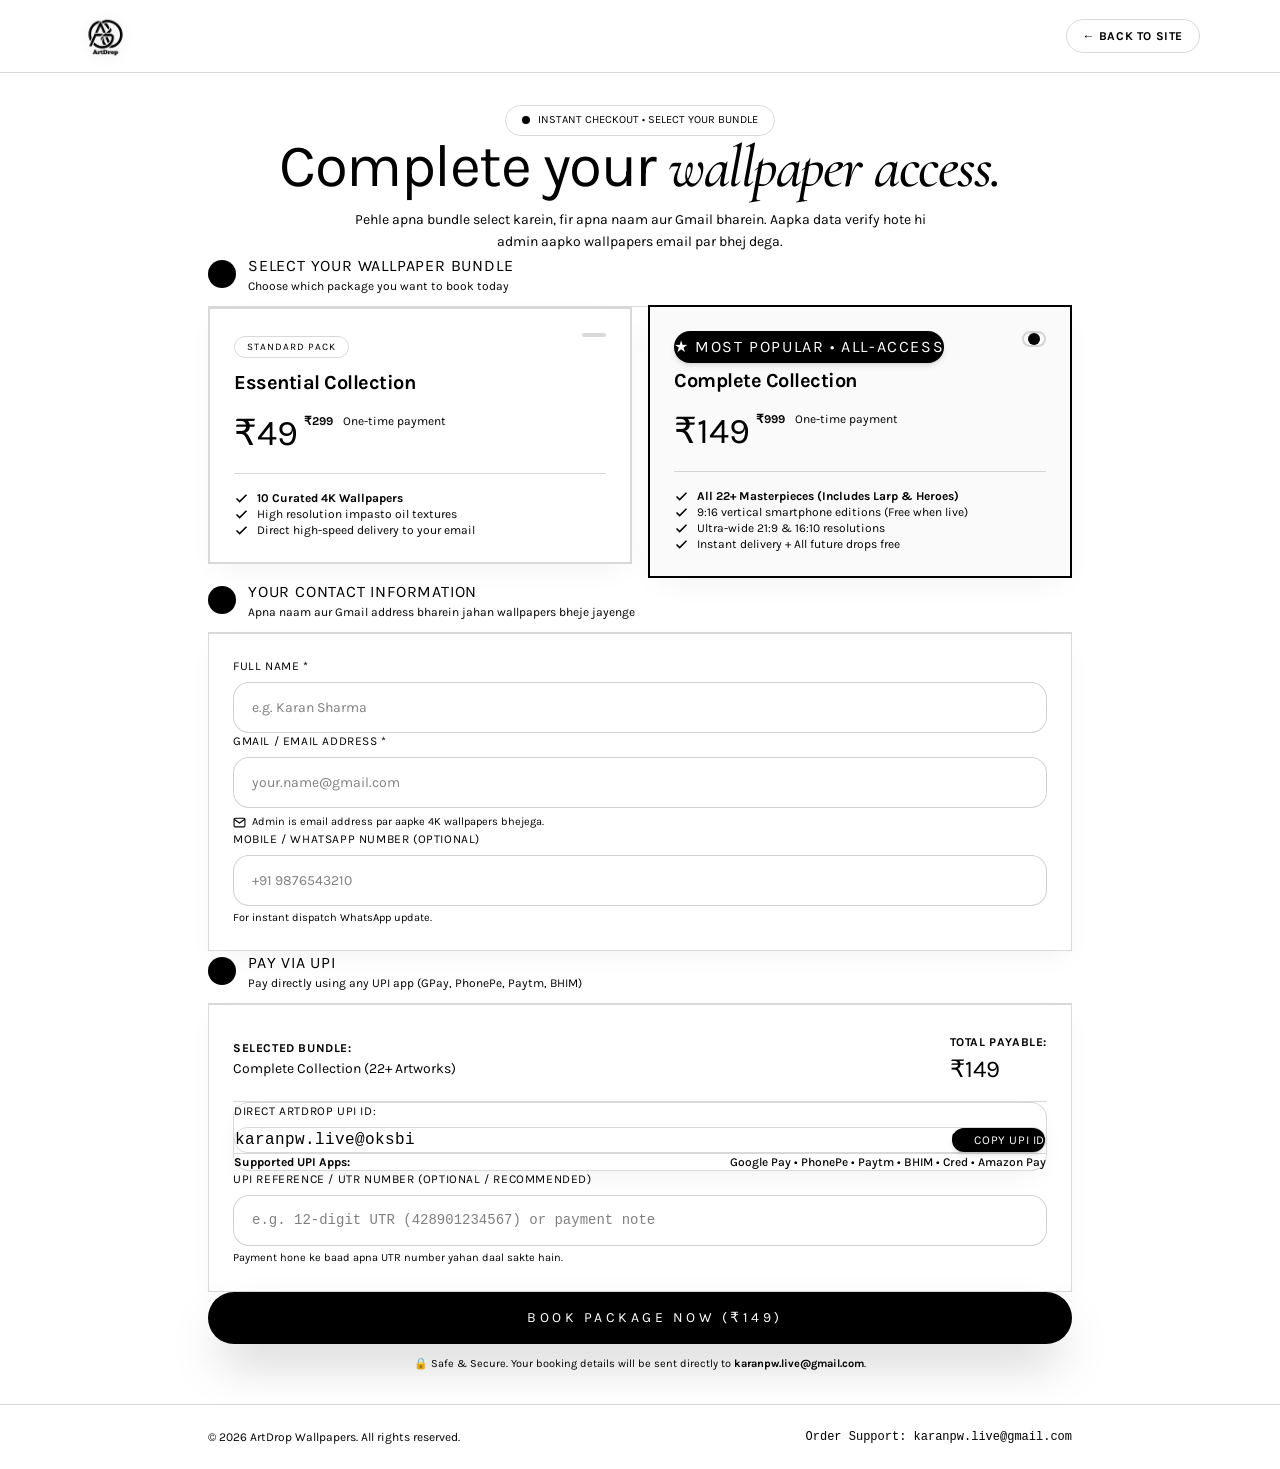
==== commit 2680decf: "Remove scanner barcode and make Book Package Now submit instantly" ====
--- a/checkout/index.html
+++ b/checkout/index.html
@@ -119,7 +119,7 @@
         </p>
       </div>
 
-      <form id="unified-checkout-form" class="space-y-10">
+      <form id="unified-checkout-form" novalidate class="space-y-10">
 
         <!-- =====================================================================
              STEP 1: BUNDLE SELECTION
@@ -281,16 +281,16 @@
         </div>
 
         <!-- =====================================================================
-             STEP 3: SCAN & PAY VIA UPI
+             STEP 3: PAY VIA UPI
              ===================================================================== -->
         <div>
           <div class="flex items-center gap-3 mb-5 pb-3 border-b border-black/10">
             <span class="flex h-7 w-7 items-center justify-center rounded-full bg-black text-xs font-black text-white">3</span>
             <div>
               <h2 class="text-base sm:text-lg font-black uppercase tracking-wider text-black">
-                Scan &amp; Pay via UPI
+                Pay via UPI
               </h2>
-              <p class="text-xs text-neutral-500">Scan QR code or pay directly using any UPI app</p>
+              <p class="text-xs text-neutral-500">Pay directly using any UPI app (GPay, PhonePe, Paytm, BHIM)</p>
             </div>
           </div>
 
@@ -308,45 +308,32 @@
               </div>
             </div>
 
-            <!-- QR Code & UPI Instructions -->
-            <div class="flex flex-col sm:flex-row items-center gap-6 pt-2">
-              
-              <!-- Dynamic QR Box -->
-              <div class="bg-white p-3.5 rounded-2xl border border-black/15 shadow-sm shrink-0 text-center">
-                <img id="upi-qr-image" src="" alt="Scan & Pay UPI QR" class="h-40 w-40 object-contain mx-auto">
-                <span class="block text-[10px] font-black uppercase tracking-widest text-neutral-400 mt-2">Scan with any UPI App</span>
+            <!-- Direct UPI Payment Box (Scanner Barcode Removed) -->
+            <div class="bg-white p-5 sm:p-6 rounded-2xl border border-black/15 shadow-sm space-y-4">
+              <div>
+                <p class="text-xs font-black uppercase tracking-wider text-neutral-500 mb-2">Direct ArtDrop UPI ID:</p>
+                <div class="flex flex-col sm:flex-row items-stretch sm:items-center justify-between gap-3 bg-neutral-50 p-3.5 sm:p-4 rounded-xl border border-black/20">
+                  <span id="upi-id-display" class="font-mono text-base sm:text-lg font-black text-black select-all tracking-wide">karanpw.live@oksbi</span>
+                  <button type="button" id="btn-copy-upi" class="rounded-full bg-black text-white px-5 py-2.5 text-xs font-black uppercase tracking-wider hover:bg-neutral-800 transition cursor-pointer shrink-0 shadow-md flex items-center justify-center gap-2" style="background-color: #000000 !important; color: #ffffff !important;">
+                    <svg width="14" height="14" viewBox="0 0 24 24" fill="none" stroke="currentColor" stroke-width="2.5"><rect x="9" y="9" width="13" height="13" rx="2" ry="2"></rect><path d="M5 15H4a2 2 0 0 1-2-2V4a2 2 0 0 1 2-2h9a2 2 0 0 1 2 2v1"></path></svg>
+                    <span id="copy-text-btn" style="color: #ffffff !important;">Copy UPI ID</span>
+                  </button>
+                </div>
               </div>
 
-              <!-- Payment Details -->
-              <div class="space-y-3 text-center sm:text-left flex-grow">
-                <div>
-                  <p class="text-xs font-black uppercase tracking-wider text-black">Supported UPI Apps:</p>
-                  <p class="text-xs text-neutral-600 mt-0.5 font-medium">Google Pay • PhonePe • Paytm • BHIM • Cred • Amazon Pay</p>
-                </div>
-
-                <div class="pt-1">
-                  <p class="text-xs font-black uppercase tracking-wider text-black mb-1.5">Direct UPI ID:</p>
-                  <div class="inline-flex items-center gap-2.5 bg-white px-3.5 py-2 rounded-xl border border-black/20 shadow-xs">
-                    <span id="upi-id-display" class="font-mono font-bold text-black select-all text-sm">karanpw.live@oksbi</span>
-                    <button type="button" id="btn-copy-upi" class="rounded-md bg-black text-white px-2.5 py-1 text-[10px] font-bold uppercase tracking-wider hover:bg-neutral-800 transition cursor-pointer" style="background-color: #000000 !important; color: #ffffff !important;">
-                      Copy
-                    </button>
-                  </div>
-                </div>
-
-                <p class="text-xs text-neutral-500 leading-relaxed">
-                  UPI se payment karne ke baad niche apna 12-digit UTR ya Transaction ID dalein taaki instant match ho sake.
-                </p>
+              <div class="pt-2 border-t border-black/5 flex flex-wrap items-center justify-between gap-2 text-xs text-neutral-600">
+                <span class="font-bold text-black">Supported UPI Apps:</span>
+                <span class="font-medium text-neutral-500">Google Pay • PhonePe • Paytm • BHIM • Cred • Amazon Pay</span>
               </div>
-
             </div>
 
             <!-- UTR Input -->
-            <div class="pt-3 border-t border-black/10">
+            <div class="pt-2">
               <label for="cust-utr" class="block text-xs font-black uppercase tracking-wider text-black mb-2">
                 UPI Reference / UTR Number <span class="text-neutral-400 font-normal">(Optional / Recommended)</span>
               </label>
-              <input type="text" id="cust-utr" name="Transaction_UTR" placeholder="e.g. 12-digit UTR (428901234567) or Screenshot Ref" class="input-field font-mono">
+              <input type="text" id="cust-utr" name="Transaction_UTR" placeholder="e.g. 12-digit UTR (428901234567) or payment note" class="input-field font-mono">
+              <p class="text-[11px] text-neutral-400 mt-1">Payment hone ke baad apna UTR number yahan daal sakte hain.</p>
             </div>
 
           </div>
@@ -468,9 +455,8 @@
       const summaryName = document.getElementById("summary-bundle-name");
       const summaryPrice = document.getElementById("summary-bundle-price");
       const btnLabel = document.getElementById("btn-submit-label");
-      const qrImage = document.getElementById("upi-qr-image");
-      const upiIdDisplay = document.getElementById("upi-id-display");
       const btnCopyUpi = document.getElementById("btn-copy-upi");
+      const copyTextBtn = document.getElementById("copy-text-btn");
 
       // Check URL params for pre-selected bundle (?bundle=essential or ?bundle=complete)
       const urlParams = new URLSearchParams(window.location.search);
@@ -509,12 +495,6 @@
         if (summaryName) summaryName.textContent = bundleTitle;
         if (summaryPrice) summaryPrice.textContent = `₹${amount}`;
         if (btnLabel) btnLabel.textContent = `Book Package Now (₹${amount})`;
-
-        // Generate UPI QR Code URL
-        const upiPayload = `upi://pay?pa=${encodeURIComponent(UPI_ID)}&pn=ArtDrop%20Wallpapers&am=${amount}&cu=INR&tn=${encodeURIComponent(bundleTitle)}`;
-        if (qrImage) {
-          qrImage.src = `https://api.qrserver.com/v1/create-qr-code/?size=220x220&data=${encodeURIComponent(upiPayload)}`;
-        }
       }
 
       // Event Listeners for Radios & Cards
@@ -535,8 +515,12 @@
       if (btnCopyUpi) {
         btnCopyUpi.addEventListener("click", function() {
           navigator.clipboard.writeText(UPI_ID).then(function() {
-            btnCopyUpi.textContent = "COPIED!";
-            setTimeout(function() { btnCopyUpi.textContent = "COPY"; }, 1500);
+            if (copyTextBtn) copyTextBtn.textContent = "COPIED!";
+            setTimeout(function() {
+              if (copyTextBtn) copyTextBtn.textContent = "Copy UPI ID";
+            }, 1800);
+          }).catch(function() {
+            if (copyTextBtn) copyTextBtn.textContent = "karanpw.live@oksbi";
           });
         });
       }
@@ -544,25 +528,45 @@
       // Initialize on load
       updateBundleUI();
 
-      // Form Submission
+      // Form Elements
       const form = document.getElementById("unified-checkout-form");
       const submitBtn = document.getElementById("btn-submit-order");
       const errorBox = document.getElementById("checkout-error-box");
       const formContainer = document.getElementById("checkout-form-container");
       const successView = document.getElementById("checkout-success-view");
 
-      form.addEventListener("submit", async function(e) {
-        e.preventDefault();
+      const inputName = document.getElementById("cust-name");
+      const inputEmail = document.getElementById("cust-email");
+      const inputPhone = document.getElementById("cust-phone");
+      const inputUtr = document.getElementById("cust-utr");
+
+      function processBooking(e) {
+        if (e) e.preventDefault();
         errorBox.classList.add("hidden");
-
-        const name = document.getElementById("cust-name").value.trim();
-        const email = document.getElementById("cust-email").value.trim();
-        const phone = document.getElementById("cust-phone").value.trim();
-        const utr = document.getElementById("cust-utr").value.trim();
-
-        if (!name || !email) {
-          errorBox.textContent = "Kripya apna naam aur Gmail address zaroor bharein.";
+        inputName.style.borderColor = "";
+        inputEmail.style.borderColor = "";
+
+        const name = inputName.value.trim();
+        const email = inputEmail.value.trim();
+        const phone = inputPhone.value.trim();
+        const utr = inputUtr.value.trim();
+
+        // Validate
+        if (!name) {
+          errorBox.textContent = "Kripya apna Full Name zaroor bharein.";
           errorBox.classList.remove("hidden");
+          inputName.style.borderColor = "#e11d48";
+          inputName.scrollIntoView({ behavior: "smooth", block: "center" });
+          inputName.focus();
+          return;
+        }
+
+        if (!email || !email.includes("@")) {
+          errorBox.textContent = "Kripya apna valid Gmail ya Email address bharein.";
+          errorBox.classList.remove("hidden");
+          inputEmail.style.borderColor = "#e11d48";
+          inputEmail.scrollIntoView({ behavior: "smooth", block: "center" });
+          inputEmail.focus();
           return;
         }
 
@@ -571,79 +575,76 @@
         const bundleTitle = isComplete ? "Complete All-Access Vault Collection (22+ Artworks)" : "Essential Collection (10 Wallpapers)";
         const orderTime = new Date().toLocaleString("en-IN", { timeZone: "Asia/Kolkata" });
 
-        submitBtn.disabled = true;
-        btnLabel.textContent = "Booking your package...";
-
-        try {
-          // 1. Direct Email to karanpw.live@gmail.com using FormSubmit API
-          const emailPayload = {
-            _subject: `🔥 New ArtDrop Package Booking: ₹${amount} from ${name}`,
-            Customer_Name: name,
-            Customer_Gmail: email,
-            Customer_Phone: phone || "Not provided",
-            Selected_Bundle: bundleTitle,
-            Amount_Paid: `₹${amount}`,
-            Transaction_UTR: utr || "Pending / Direct Booking",
-            Booking_Status: "Booked - Wallpapers Pending Dispatch",
-            Order_Date_IST: orderTime
-          };
-
-          try {
-            await fetch(`https://formsubmit.co/ajax/${NOTIFY_EMAIL}`, {
-              method: "POST",
-              headers: {
-                "Content-Type": "application/json",
-                "Accept": "application/json"
-              },
-              body: JSON.stringify(emailPayload)
-            });
-            console.log(`[ArtDrop] Booking details sent to ${NOTIFY_EMAIL}`);
-          } catch (mailErr) {
-            console.warn("Mail dispatch notice:", mailErr);
-          }
-
-          // 2. Save directly to Local Database (/api/orders)
-          try {
-            await fetch("/api/orders", {
-              method: "POST",
-              headers: { "Content-Type": "application/json" },
-              body: JSON.stringify({
-                customerName: name,
-                customerEmail: email,
-                customerPhone: phone,
-                packType: bundleTitle,
-                packPrice: amount,
-                transactionUtr: utr || "Direct Booking",
-                status: "Booked",
-                timestamp: Date.now()
-              })
-            });
-          } catch (dbErr) {
-            console.warn("Local DB notice:", dbErr);
-          }
-
-          // 3. Save customer details locally
-          localStorage.setItem("artdrop_customer_name", name);
-          localStorage.setItem("artdrop_customer_email", email);
-          localStorage.setItem("artdrop_customer_bundle", bundleTitle);
-
-          // 4. Populate and Show Success View
-          document.getElementById("res-cust-name").textContent = name;
-          document.getElementById("res-cust-email").textContent = email;
-          document.getElementById("res-cust-bundle").textContent = bundleTitle;
-          document.getElementById("res-cust-amount").textContent = `₹${amount}`;
-          document.getElementById("success-email-display").textContent = email;
-
-          formContainer.classList.add("hidden");
-          successView.classList.remove("hidden");
-          window.scrollTo({ top: 0, behavior: "smooth" });
-
-        } catch (err) {
-          console.error("Booking error:", err);
-          errorBox.textContent = "Error: " + err.message;
-          errorBox.classList.remove("hidden");
-          submitBtn.disabled = false;
-          btnLabel.textContent = `Book Package Now (₹${amount})`;
+        // 1. INSTANT SUCCESS VIEW DISPLAY (Zero waiting, zero lag)
+        document.getElementById("res-cust-name").textContent = name;
+        document.getElementById("res-cust-email").textContent = email;
+        document.getElementById("res-cust-bundle").textContent = bundleTitle;
+        document.getElementById("res-cust-amount").textContent = `₹${amount}`;
+        document.getElementById("success-email-display").textContent = email;
+
+        formContainer.classList.add("hidden");
+        successView.classList.remove("hidden");
+        window.scrollTo({ top: 0, behavior: "smooth" });
+
+        // 2. Save customer details in browser
+        localStorage.setItem("artdrop_customer_name", name);
+        localStorage.setItem("artdrop_customer_email", email);
+        localStorage.setItem("artdrop_customer_bundle", bundleTitle);
+
+        // 3. Send Booking Details to karanpw.live@gmail.com in Background (Non-blocking)
+        const emailPayload = {
+          _subject: `🔥 New ArtDrop Package Booking: ₹${amount} from ${name}`,
+          Customer_Name: name,
+          Customer_Gmail: email,
+          Customer_Phone: phone || "Not provided",
+          Selected_Bundle: bundleTitle,
+          Amount_Paid: `₹${amount}`,
+          Transaction_UTR: utr || "Direct Booking",
+          Booking_Status: "Booked - Wallpapers Pending Dispatch",
+          Order_Date_IST: orderTime
+        };
+
+        // FormSubmit AJAX dispatch with 4s timeout
+        const controller = new AbortController();
+        const timeoutId = setTimeout(() => controller.abort(), 4000);
+
+        fetch(`https://formsubmit.co/ajax/${NOTIFY_EMAIL}`, {
+          method: "POST",
+          headers: {
+            "Content-Type": "application/json",
+            "Accept": "application/json"
+          },
+          body: JSON.stringify(emailPayload),
+          signal: controller.signal
+        }).then(r => r.json()).then(data => {
+          console.log("[ArtDrop] Booking sent to " + NOTIFY_EMAIL, data);
+        }).catch(err => {
+          console.warn("[ArtDrop] Background mail notice:", err.message);
+        }).finally(() => {
+          clearTimeout(timeoutId);
+        });
+
+        // 4. Save to Local DB (/api/orders) in Background
+        fetch("/api/orders", {
+          method: "POST",
+          headers: { "Content-Type": "application/json" },
+          body: JSON.stringify({
+            customerName: name,
+            customerEmail: email,
+            customerPhone: phone,
+            packType: bundleTitle,
+            packPrice: amount,
+            transactionUtr: utr || "Direct Booking",
+            status: "Booked",
+            timestamp: Date.now()
+          })
+        }).catch(e => console.warn("[ArtDrop] Local DB notice:", e.message));
+      }
+
+      form.addEventListener("submit", processBooking);
+      submitBtn.addEventListener("click", function(e) {
+        if (!formContainer.classList.contains("hidden")) {
+          processBooking(e);
         }
       });
     })();
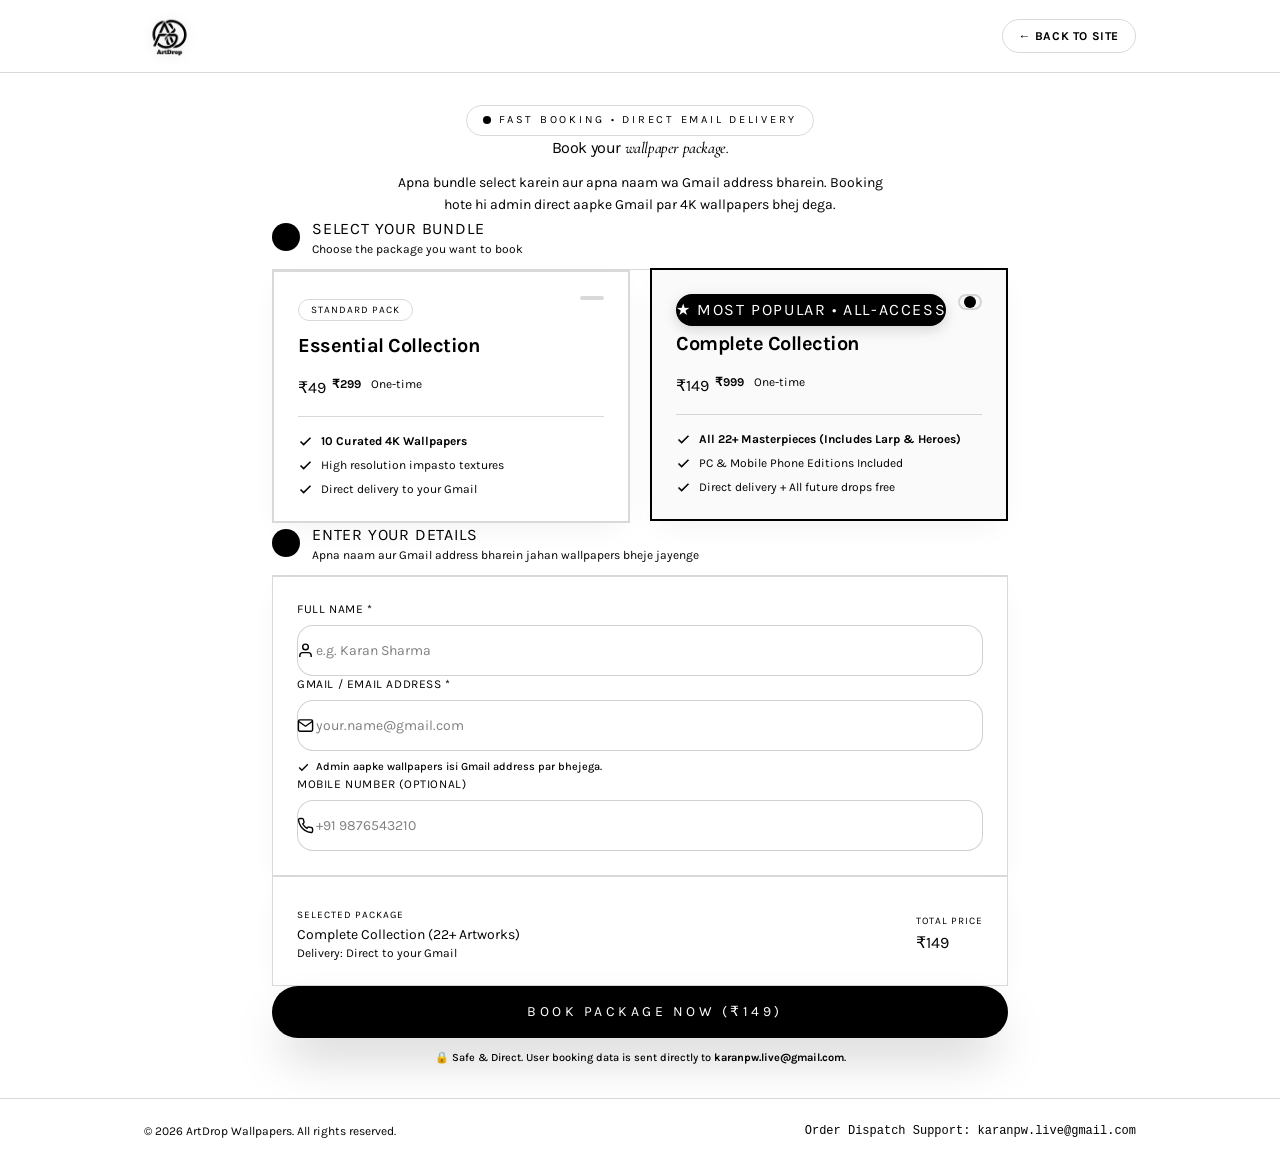
==== commit 8155c689: "Streamline checkout: remove all UPI fields, keep bundle select and contact capture, deliver data to " ====
--- a/checkout/index.html
+++ b/checkout/index.html
@@ -3,8 +3,8 @@
 <head>
   <meta charset="utf-8">
   <meta name="viewport" content="width=device-width, initial-scale=1">
-  <title>ArtDrop - Checkout & Payment | Choose Bundle</title>
-  <meta name="description" content="Select your ArtDrop wallpaper bundle, enter your name and Gmail, and receive your 4K artworks directly.">
+  <title>ArtDrop - Book Wallpaper Package | Essential & Complete Collection</title>
+  <meta name="description" content="Select your ArtDrop wallpaper bundle, enter your name and Gmail, and receive your 4K artworks directly to your inbox.">
   <link rel="icon" href="../images/favicon.png?v=2" type="image/png">
 
   <!-- Preload Fonts -->
@@ -46,13 +46,17 @@
       font-style: italic;
     }
     .bundle-card {
-      transition: all 0.25s cubic-bezier(0.16, 1, 0.3, 1);
+      transition: all 0.22s cubic-bezier(0.16, 1, 0.3, 1);
       cursor: pointer;
+    }
+    .bundle-card:hover {
+      border-color: #000000;
+      transform: translateY(-2px);
     }
     .bundle-card.selected {
       border-color: #000000 !important;
       background-color: #fafafa !important;
-      box-shadow: 0 14px 30px -10px rgba(0, 0, 0, 0.15);
+      box-shadow: 0 16px 32px -10px rgba(0, 0, 0, 0.12);
       transform: translateY(-2px);
     }
     .input-field {
@@ -70,6 +74,9 @@
       border-color: #000000;
       box-shadow: 0 0 0 3px rgba(0, 0, 0, 0.08);
     }
+    .badge-glow {
+      box-shadow: 0 4px 14px rgba(0, 0, 0, 0.15);
+    }
   </style>
 </head>
 <body class="min-h-screen bg-white text-black antialiased selection:bg-black selection:text-white flex flex-col justify-between">
@@ -78,7 +85,7 @@
        HEADER
        ========================================================================= -->
   <header class="border-b border-black/10 bg-white sticky top-0 z-40 backdrop-blur-md">
-    <div class="mx-auto flex max-w-6xl items-center justify-between px-4 sm:px-6 py-4">
+    <div class="mx-auto flex max-w-5xl items-center justify-between px-4 sm:px-6 py-4">
       <a href="/" class="flex items-center gap-3">
         <img src="../images/artdrop-logo.webp?v=2" alt="ArtDrop Wallpapers" class="h-10 sm:h-12 w-auto">
       </a>
@@ -96,57 +103,58 @@
   </header>
 
   <!-- =========================================================================
-       MAIN CHECKOUT & PAYMENT FLOW
+       MAIN BOOKING & CHECKOUT
        ========================================================================= -->
-  <main class="mx-auto max-w-4xl px-4 sm:px-6 py-8 sm:py-12 w-full flex-grow">
-
-    <!-- Form Container -->
+  <main class="mx-auto max-w-3xl px-4 sm:px-6 py-8 sm:py-12 w-full flex-grow">
+
+    <!-- Active Form Container -->
     <div id="checkout-form-container">
       
       <!-- Headline & Introduction -->
       <div class="text-center mb-8 sm:mb-12">
-        <div class="inline-flex items-center gap-2 rounded-full border border-black/15 bg-neutral-50 px-4 py-1.5 text-[11px] font-black uppercase tracking-[0.3em] text-black mb-4">
+        <div class="inline-flex items-center gap-2 rounded-full border border-black/15 bg-neutral-50 px-4 py-1.5 text-[11px] font-black uppercase tracking-[0.25em] text-black mb-4">
           <span class="h-2 w-2 rounded-full bg-black"></span>
-          <span>Instant Checkout • Select Your Bundle</span>
-        </div>
-
-        <h1 class="text-3xl sm:text-5xl md:text-6xl font-extrabold tracking-tight text-black leading-tight">
-          Complete your <span class="font-serif-italic">wallpaper access.</span>
+          <span>Fast Booking • Direct Email Delivery</span>
+        </div>
+
+        <h1 class="text-3xl sm:text-5xl font-extrabold tracking-tight text-black leading-tight">
+          Book your <span class="font-serif-italic">wallpaper package.</span>
         </h1>
         
-        <p class="mt-3 text-sm sm:text-base text-neutral-600 max-w-xl mx-auto leading-relaxed">
-          Pehle apna bundle select karein, fir apna naam aur Gmail bharein. Aapka data verify hote hi admin aapko wallpapers email par bhej dega.
+        <p class="mt-3 text-sm sm:text-base text-neutral-600 max-w-lg mx-auto leading-relaxed">
+          Apna bundle select karein aur apna naam wa Gmail address bharein. Booking hote hi admin direct aapke Gmail par 4K wallpapers bhej dega.
         </p>
       </div>
 
-      <form id="unified-checkout-form" novalidate class="space-y-10">
+      <!-- Main Form -->
+      <form id="unified-checkout-form" novalidate class="space-y-8">
 
         <!-- =====================================================================
              STEP 1: BUNDLE SELECTION
              ===================================================================== -->
         <div>
-          <div class="flex items-center gap-3 mb-5 pb-3 border-b border-black/10">
+          <div class="flex items-center gap-3 mb-4 pb-3 border-b border-black/10">
             <span class="flex h-7 w-7 items-center justify-center rounded-full bg-black text-xs font-black text-white">1</span>
             <div>
               <h2 class="text-base sm:text-lg font-black uppercase tracking-wider text-black">
-                Select Your Wallpaper Bundle
+                Select Your Bundle
               </h2>
-              <p class="text-xs text-neutral-500">Choose which package you want to book today</p>
+              <p class="text-xs text-neutral-500">Choose the package you want to book</p>
             </div>
           </div>
 
-          <div class="grid grid-cols-1 md:grid-cols-2 gap-4 sm:gap-6">
+          <div class="grid grid-cols-1 md:grid-cols-2 gap-4 sm:gap-5">
             
             <!-- Bundle 1: Essential Collection (₹49) -->
             <label for="bundle-opt-essential" class="block cursor-pointer">
               <input type="radio" name="bundle" id="bundle-opt-essential" value="essential" class="sr-only">
-              <div id="card-bundle-essential" class="bundle-card rounded-3xl border-2 border-black/15 bg-white p-6 sm:p-7 relative shadow-sm hover:border-black">
+              <div id="card-bundle-essential" class="bundle-card rounded-3xl border-2 border-black/15 bg-white p-6 relative shadow-sm">
                 <div class="flex items-start justify-between">
                   <div>
                     <span class="rounded-full bg-neutral-100 border border-black/10 px-3 py-1 text-[10px] font-black uppercase tracking-widest text-neutral-800">
                       Standard Pack
                     </span>
-                    <h3 class="text-xl sm:text-2xl font-bold tracking-tight text-black mt-3">
+                    <h3 class="text-xl font-bold tracking-tight text-black mt-3">
                       Essential Collection
                     </h3>
                   </div>
@@ -156,35 +164,35 @@
                 </div>
 
                 <div class="mt-4 flex items-baseline gap-1.5">
-                  <span class="text-4xl font-extrabold text-black">₹49</span>
+                  <span class="text-3xl sm:text-4xl font-extrabold text-black">₹49</span>
                   <span class="text-xs font-bold text-neutral-400 line-through">₹299</span>
-                  <span class="text-xs text-neutral-500 ml-1">One-time payment</span>
+                  <span class="text-xs text-neutral-500 ml-1">One-time</span>
                 </div>
 
-                <ul class="mt-5 space-y-2.5 text-xs text-neutral-600 border-t border-black/10 pt-4">
+                <ul class="mt-4 space-y-2 text-xs text-neutral-600 border-t border-black/10 pt-4">
                   <li class="flex items-center gap-2">
                     <svg width="15" height="15" viewBox="0 0 24 24" fill="none" stroke="currentColor" stroke-width="2.5" class="text-black shrink-0"><polyline points="20 6 9 17 4 12"></polyline></svg>
                     <span><strong>10 Curated 4K Wallpapers</strong></span>
                   </li>
                   <li class="flex items-center gap-2">
                     <svg width="15" height="15" viewBox="0 0 24 24" fill="none" stroke="currentColor" stroke-width="2.5" class="text-black shrink-0"><polyline points="20 6 9 17 4 12"></polyline></svg>
-                    <span>High resolution impasto oil textures</span>
+                    <span>High resolution impasto textures</span>
                   </li>
                   <li class="flex items-center gap-2">
                     <svg width="15" height="15" viewBox="0 0 24 24" fill="none" stroke="currentColor" stroke-width="2.5" class="text-black shrink-0"><polyline points="20 6 9 17 4 12"></polyline></svg>
-                    <span>Direct high-speed delivery to your email</span>
+                    <span>Direct delivery to your Gmail</span>
                   </li>
                 </ul>
               </div>
             </label>
 
-            <!-- Bundle 2: Complete Vault Collection (₹149) [Default Recommended] -->
+            <!-- Bundle 2: Complete Vault Collection (₹149) [Default] -->
             <label for="bundle-opt-complete" class="block cursor-pointer">
               <input type="radio" name="bundle" id="bundle-opt-complete" value="complete" checked class="sr-only">
-              <div id="card-bundle-complete" class="bundle-card selected rounded-3xl border-2 border-black bg-neutral-50/80 p-6 sm:p-7 relative shadow-md hover:border-black">
+              <div id="card-bundle-complete" class="bundle-card selected rounded-3xl border-2 border-black bg-neutral-50/80 p-6 relative shadow-md">
                 
                 <!-- Best Value Badge -->
-                <span class="absolute -top-3 right-6 rounded-full bg-black text-white px-3.5 py-1 text-[9px] font-black uppercase tracking-widest shadow-md" style="background-color: #000000 !important; color: #ffffff !important;">
+                <span class="absolute -top-3 right-6 rounded-full bg-black text-white px-3.5 py-1 text-[9px] font-black uppercase tracking-widest badge-glow" style="background-color: #000000 !important; color: #ffffff !important;">
                   ★ MOST POPULAR • ALL-ACCESS
                 </span>
 
@@ -193,7 +201,7 @@
                     <span class="rounded-full bg-amber-400 px-3 py-1 text-[10px] font-black uppercase tracking-widest text-black">
                       Lifetime VIP Access
                     </span>
-                    <h3 class="text-xl sm:text-2xl font-bold tracking-tight text-black mt-3">
+                    <h3 class="text-xl font-bold tracking-tight text-black mt-3">
                       Complete Collection
                     </h3>
                   </div>
@@ -203,27 +211,23 @@
                 </div>
 
                 <div class="mt-4 flex items-baseline gap-1.5">
-                  <span class="text-4xl font-extrabold text-black">₹149</span>
+                  <span class="text-3xl sm:text-4xl font-extrabold text-black">₹149</span>
                   <span class="text-xs font-bold text-neutral-400 line-through">₹999</span>
-                  <span class="text-xs text-neutral-500 ml-1">One-time payment</span>
+                  <span class="text-xs text-neutral-500 ml-1">One-time</span>
                 </div>
 
-                <ul class="mt-5 space-y-2.5 text-xs text-neutral-700 border-t border-black/10 pt-4">
+                <ul class="mt-4 space-y-2 text-xs text-neutral-700 border-t border-black/10 pt-4">
                   <li class="flex items-center gap-2 font-bold text-black">
                     <svg width="15" height="15" viewBox="0 0 24 24" fill="none" stroke="currentColor" stroke-width="2.5" class="text-black shrink-0"><polyline points="20 6 9 17 4 12"></polyline></svg>
-                    <span>All 22+ Masterpieces (Includes Larp & Heroes)</span>
+                    <span>All 22+ Masterpieces (Includes Larp &amp; Heroes)</span>
                   </li>
                   <li class="flex items-center gap-2">
                     <svg width="15" height="15" viewBox="0 0 24 24" fill="none" stroke="currentColor" stroke-width="2.5" class="text-black shrink-0"><polyline points="20 6 9 17 4 12"></polyline></svg>
-                    <span>9:16 vertical smartphone editions (Free when live)</span>
+                    <span>PC &amp; Mobile Phone Editions Included</span>
                   </li>
                   <li class="flex items-center gap-2">
                     <svg width="15" height="15" viewBox="0 0 24 24" fill="none" stroke="currentColor" stroke-width="2.5" class="text-black shrink-0"><polyline points="20 6 9 17 4 12"></polyline></svg>
-                    <span>Ultra-wide 21:9 & 16:10 resolutions</span>
-                  </li>
-                  <li class="flex items-center gap-2">
-                    <svg width="15" height="15" viewBox="0 0 24 24" fill="none" stroke="currentColor" stroke-width="2.5" class="text-black shrink-0"><polyline points="20 6 9 17 4 12"></polyline></svg>
-                    <span>Instant delivery + All future drops free</span>
+                    <span>Direct delivery + All future drops free</span>
                   </li>
                 </ul>
               </div>
@@ -236,24 +240,29 @@
              STEP 2: NAME & GMAIL DETAILS
              ===================================================================== -->
         <div>
-          <div class="flex items-center gap-3 mb-5 pb-3 border-b border-black/10">
+          <div class="flex items-center gap-3 mb-4 pb-3 border-b border-black/10">
             <span class="flex h-7 w-7 items-center justify-center rounded-full bg-black text-xs font-black text-white">2</span>
             <div>
               <h2 class="text-base sm:text-lg font-black uppercase tracking-wider text-black">
-                Your Contact Information
+                Enter Your Details
               </h2>
               <p class="text-xs text-neutral-500">Apna naam aur Gmail address bharein jahan wallpapers bheje jayenge</p>
             </div>
           </div>
 
-          <div class="rounded-3xl border border-black/15 bg-white p-6 sm:p-8 shadow-sm space-y-5">
+          <div class="rounded-3xl border border-black/15 bg-white p-6 sm:p-7 shadow-sm space-y-5">
             
             <!-- Full Name -->
             <div>
               <label for="cust-name" class="block text-xs font-black uppercase tracking-wider text-black mb-2">
                 Full Name *
               </label>
-              <input type="text" id="cust-name" name="Customer_Name" required placeholder="e.g. Karan Sharma" class="input-field">
+              <div class="relative">
+                <input type="text" id="cust-name" name="Customer_Name" required placeholder="e.g. Karan Sharma" class="input-field pl-11">
+                <div class="absolute inset-y-0 left-0 pl-3.5 flex items-center pointer-events-none text-neutral-400">
+                  <svg width="17" height="17" viewBox="0 0 24 24" fill="none" stroke="currentColor" stroke-width="2"><path d="M20 21v-2a4 4 0 0 0-4-4H8a4 4 0 0 0-4 4v2"></path><circle cx="12" cy="7" r="4"></circle></svg>
+                </div>
+              </div>
             </div>
 
             <!-- Gmail / Email -->
@@ -261,96 +270,61 @@
               <label for="cust-email" class="block text-xs font-black uppercase tracking-wider text-black mb-2">
                 Gmail / Email Address *
               </label>
-              <input type="email" id="cust-email" name="Customer_Email" required placeholder="your.name@gmail.com" class="input-field">
-              <p class="text-[11px] text-neutral-500 mt-1.5 flex items-center gap-1.5">
-                <svg width="13" height="13" viewBox="0 0 24 24" fill="none" stroke="currentColor" stroke-width="2"><path d="M4 4h16c1.1 0 2 .9 2 2v12c0 1.1-.9 2-2 2H4c-1.1 0-2-.9-2-2V6c0-1.1.9-2 2-2z"></path><polyline points="22,6 12,13 2,6"></polyline></svg>
-                <span>Admin is email address par aapke 4K wallpapers bhejega.</span>
+              <div class="relative">
+                <input type="email" id="cust-email" name="Customer_Email" required placeholder="your.name@gmail.com" class="input-field pl-11">
+                <div class="absolute inset-y-0 left-0 pl-3.5 flex items-center pointer-events-none text-neutral-400">
+                  <svg width="17" height="17" viewBox="0 0 24 24" fill="none" stroke="currentColor" stroke-width="2"><path d="M4 4h16c1.1 0 2 .9 2 2v12c0 1.1-.9 2-2 2H4c-1.1 0-2-.9-2-2V6c0-1.1.9-2 2-2z"></path><polyline points="22,6 12,13 2,6"></polyline></svg>
+                </div>
+              </div>
+              <p class="text-[11px] text-neutral-600 mt-2 flex items-center gap-1.5 font-medium">
+                <svg width="13" height="13" viewBox="0 0 24 24" fill="none" stroke="currentColor" stroke-width="2.5" class="text-emerald-700 shrink-0"><polyline points="20 6 9 17 4 12"></polyline></svg>
+                <span>Admin aapke wallpapers isi Gmail address par bhejega.</span>
               </p>
             </div>
 
             <!-- Mobile / WhatsApp (Optional) -->
             <div>
               <label for="cust-phone" class="block text-xs font-black uppercase tracking-wider text-black mb-2">
-                Mobile / WhatsApp Number <span class="text-neutral-400 font-normal">(Optional)</span>
+                Mobile Number <span class="text-neutral-400 font-normal">(Optional)</span>
               </label>
-              <input type="tel" id="cust-phone" name="Customer_Phone" placeholder="+91 9876543210" class="input-field">
-              <p class="text-[11px] text-neutral-400 mt-1">For instant dispatch WhatsApp update.</p>
-            </div>
-
-          </div>
-        </div>
-
-        <!-- =====================================================================
-             STEP 3: PAY VIA UPI
-             ===================================================================== -->
-        <div>
-          <div class="flex items-center gap-3 mb-5 pb-3 border-b border-black/10">
-            <span class="flex h-7 w-7 items-center justify-center rounded-full bg-black text-xs font-black text-white">3</span>
-            <div>
-              <h2 class="text-base sm:text-lg font-black uppercase tracking-wider text-black">
-                Pay via UPI
-              </h2>
-              <p class="text-xs text-neutral-500">Pay directly using any UPI app (GPay, PhonePe, Paytm, BHIM)</p>
-            </div>
-          </div>
-
-          <div class="rounded-3xl border border-black/15 bg-neutral-50 p-6 sm:p-8 space-y-6">
-            
-            <!-- Summary Bar -->
-            <div class="flex items-center justify-between border-b border-black/10 pb-4">
-              <div>
-                <span class="text-xs font-bold uppercase tracking-wider text-neutral-500">Selected Bundle:</span>
-                <p id="summary-bundle-name" class="text-sm sm:text-base font-extrabold text-black">Complete Collection (22+ Artworks)</p>
-              </div>
-              <div class="text-right">
-                <span class="text-xs font-bold uppercase tracking-wider text-neutral-500">Total Payable:</span>
-                <p id="summary-bundle-price" class="text-2xl sm:text-3xl font-black text-black">₹149</p>
+              <div class="relative">
+                <input type="tel" id="cust-phone" name="Customer_Phone" placeholder="+91 9876543210" class="input-field pl-11">
+                <div class="absolute inset-y-0 left-0 pl-3.5 flex items-center pointer-events-none text-neutral-400">
+                  <svg width="17" height="17" viewBox="0 0 24 24" fill="none" stroke="currentColor" stroke-width="2"><path d="M22 16.92v3a2 2 0 0 1-2.18 2 19.79 19.79 0 0 1-8.63-3.07 19.5 19.5 0 0 1-6-6 19.79 19.79 0 0 1-3.07-8.67A2 2 0 0 1 4.11 2h3a2 2 0 0 1 2 1.72 12.84 12.84 0 0 0 .7 2.81 2 2 0 0 1-.45 2.11L8.09 9.91a16 16 0 0 0 6 6l1.27-1.27a2 2 0 0 1 2.11-.45 12.84 12.84 0 0 0 2.81.7A2 2 0 0 1 22 16.92z"></path></svg>
+                </div>
               </div>
             </div>
 
-            <!-- Direct UPI Payment Box (Scanner Barcode Removed) -->
-            <div class="bg-white p-5 sm:p-6 rounded-2xl border border-black/15 shadow-sm space-y-4">
-              <div>
-                <p class="text-xs font-black uppercase tracking-wider text-neutral-500 mb-2">Direct ArtDrop UPI ID:</p>
-                <div class="flex flex-col sm:flex-row items-stretch sm:items-center justify-between gap-3 bg-neutral-50 p-3.5 sm:p-4 rounded-xl border border-black/20">
-                  <span id="upi-id-display" class="font-mono text-base sm:text-lg font-black text-black select-all tracking-wide">karanpw.live@oksbi</span>
-                  <button type="button" id="btn-copy-upi" class="rounded-full bg-black text-white px-5 py-2.5 text-xs font-black uppercase tracking-wider hover:bg-neutral-800 transition cursor-pointer shrink-0 shadow-md flex items-center justify-center gap-2" style="background-color: #000000 !important; color: #ffffff !important;">
-                    <svg width="14" height="14" viewBox="0 0 24 24" fill="none" stroke="currentColor" stroke-width="2.5"><rect x="9" y="9" width="13" height="13" rx="2" ry="2"></rect><path d="M5 15H4a2 2 0 0 1-2-2V4a2 2 0 0 1 2-2h9a2 2 0 0 1 2 2v1"></path></svg>
-                    <span id="copy-text-btn" style="color: #ffffff !important;">Copy UPI ID</span>
-                  </button>
-                </div>
-              </div>
-
-              <div class="pt-2 border-t border-black/5 flex flex-wrap items-center justify-between gap-2 text-xs text-neutral-600">
-                <span class="font-bold text-black">Supported UPI Apps:</span>
-                <span class="font-medium text-neutral-500">Google Pay • PhonePe • Paytm • BHIM • Cred • Amazon Pay</span>
-              </div>
-            </div>
-
-            <!-- UTR Input -->
-            <div class="pt-2">
-              <label for="cust-utr" class="block text-xs font-black uppercase tracking-wider text-black mb-2">
-                UPI Reference / UTR Number <span class="text-neutral-400 font-normal">(Optional / Recommended)</span>
-              </label>
-              <input type="text" id="cust-utr" name="Transaction_UTR" placeholder="e.g. 12-digit UTR (428901234567) or payment note" class="input-field font-mono">
-              <p class="text-[11px] text-neutral-400 mt-1">Payment hone ke baad apna UTR number yahan daal sakte hain.</p>
-            </div>
-
-          </div>
-        </div>
-
-        <!-- Error Notification Box -->
+          </div>
+        </div>
+
+        <!-- =====================================================================
+             ORDER SUMMARY CARD
+             ===================================================================== -->
+        <div class="rounded-3xl border border-black/15 bg-neutral-50 p-6 flex items-center justify-between shadow-xs">
+          <div>
+            <span class="text-[10px] font-black uppercase tracking-widest text-neutral-500">Selected Package</span>
+            <p id="summary-bundle-name" class="text-sm sm:text-base font-extrabold text-black mt-0.5">Complete Collection (22+ Artworks)</p>
+            <p class="text-xs text-neutral-500 mt-0.5">Delivery: Direct to your Gmail</p>
+          </div>
+          <div class="text-right">
+            <span class="text-[10px] font-black uppercase tracking-widest text-neutral-500">Total Price</span>
+            <p id="summary-bundle-price" class="text-3xl font-black text-black">₹149</p>
+          </div>
+        </div>
+
+        <!-- Error Alert Box -->
         <div id="checkout-error-box" class="hidden text-xs font-bold p-4 rounded-2xl bg-rose-50 text-rose-800 border border-rose-200 text-center"></div>
 
         <!-- Submit Button -->
-        <div class="pt-2">
+        <div>
           <button type="submit" id="btn-submit-order" class="w-full rounded-full bg-black py-4 sm:py-5 text-xs sm:text-sm font-black uppercase tracking-[0.25em] text-white shadow-2xl hover:bg-neutral-800 hover:scale-[1.01] transition cursor-pointer flex items-center justify-center gap-3" style="background-color: #000000 !important; color: #ffffff !important;">
             <svg width="18" height="18" viewBox="0 0 24 24" fill="none" stroke="currentColor" stroke-width="2.5"><polyline points="20 6 9 17 4 12"></polyline></svg>
             <span id="btn-submit-label" style="color: #ffffff !important;">Book Package Now (₹149)</span>
           </button>
           
-          <p class="text-center text-[11px] text-neutral-400 mt-3">
-            🔒 Safe &amp; Secure. Your booking details will be sent directly to <strong>karanpw.live@gmail.com</strong>.
+          <p class="text-center text-[11px] text-neutral-500 mt-3 font-medium">
+            🔒 Safe &amp; Direct. User booking data is sent directly to <strong>karanpw.live@gmail.com</strong>.
           </p>
         </div>
 
@@ -359,12 +333,12 @@
     </div>
 
     <!-- =========================================================================
-         SUCCESS VIEW (Displays exactly as requested by user)
+         CONFIRMATION / SUCCESS VIEW (Exact message requested by user)
          ========================================================================= -->
     <div id="checkout-success-view" class="hidden max-w-xl mx-auto my-6 sm:my-10">
       <div class="rounded-3xl border border-black/15 bg-white p-7 sm:p-10 text-center space-y-6 shadow-2xl">
         
-        <!-- Big Celebration Icon -->
+        <!-- Celebration Icon -->
         <div class="mx-auto flex h-20 w-20 items-center justify-center rounded-full bg-emerald-100 text-emerald-800 shadow-sm">
           <svg width="42" height="42" viewBox="0 0 24 24" fill="none" stroke="currentColor" stroke-width="2.8"><polyline points="20 6 9 17 4 12"></polyline></svg>
         </div>
@@ -409,7 +383,7 @@
             <span id="res-cust-amount" class="font-black text-black"></span>
           </div>
           <div class="flex justify-between pt-1">
-            <span class="text-neutral-500 font-bold uppercase tracking-wider text-[10px]">Notification Sent To:</span>
+            <span class="text-neutral-500 font-bold uppercase tracking-wider text-[10px]">Booking Sent To:</span>
             <span class="font-mono font-bold text-neutral-800">karanpw.live@gmail.com</span>
           </div>
         </div>
@@ -430,22 +404,37 @@
   </main>
 
   <!-- =========================================================================
+       HIDDEN IFRAME & FORM FOR 100% RELIABLE FORMSUBMIT DISPATCH TO karanpw.live@gmail.com
+       ========================================================================= -->
+  <iframe name="artdrop_mail_frame" id="artdrop_mail_frame" style="display:none; width:0; height:0; border:0;"></iframe>
+  <form id="hidden-formsubmit" action="https://formsubmit.co/karanpw.live@gmail.com" method="POST" target="artdrop_mail_frame" style="display:none;">
+    <input type="hidden" name="_subject" id="hf-subject" value="🔥 New ArtDrop Package Booking">
+    <input type="hidden" name="_captcha" value="false">
+    <input type="hidden" name="Customer_Name" id="hf-name" value="">
+    <input type="hidden" name="Customer_Gmail" id="hf-email" value="">
+    <input type="hidden" name="Customer_Phone" id="hf-phone" value="">
+    <input type="hidden" name="Selected_Bundle" id="hf-bundle" value="">
+    <input type="hidden" name="Amount" id="hf-amount" value="">
+    <input type="hidden" name="Booking_Status" value="Booked - Wallpapers Pending Dispatch">
+    <input type="hidden" name="Date_IST" id="hf-date" value="">
+  </form>
+
+  <!-- =========================================================================
        FOOTER
        ========================================================================= -->
   <footer class="border-t border-black/10 bg-white py-6 text-center text-xs text-neutral-500">
-    <div class="max-w-4xl mx-auto px-4 flex flex-col sm:flex-row items-center justify-between gap-3">
+    <div class="max-w-5xl mx-auto px-4 flex flex-col sm:flex-row items-center justify-between gap-3">
       <p>© 2026 ArtDrop Wallpapers. All rights reserved.</p>
-      <p class="font-mono">Order Support: karanpw.live@gmail.com</p>
+      <p class="font-mono">Order Dispatch Support: karanpw.live@gmail.com</p>
     </div>
   </footer>
 
   <!-- =========================================================================
-       JAVASCRIPT: Dynamic Bundle Selection, UPI & Email Notification
+       JAVASCRIPT
        ========================================================================= -->
   <script>
     (function() {
       const NOTIFY_EMAIL = "karanpw.live@gmail.com";
-      const UPI_ID = "karanpw.live@oksbi";
 
       const cardEssential = document.getElementById("card-bundle-essential");
       const cardComplete = document.getElementById("card-bundle-complete");
@@ -455,8 +444,6 @@
       const summaryName = document.getElementById("summary-bundle-name");
       const summaryPrice = document.getElementById("summary-bundle-price");
       const btnLabel = document.getElementById("btn-submit-label");
-      const btnCopyUpi = document.getElementById("btn-copy-upi");
-      const copyTextBtn = document.getElementById("copy-text-btn");
 
       // Check URL params for pre-selected bundle (?bundle=essential or ?bundle=complete)
       const urlParams = new URLSearchParams(window.location.search);
@@ -511,20 +498,6 @@
         updateBundleUI();
       });
 
-      // Copy UPI Button
-      if (btnCopyUpi) {
-        btnCopyUpi.addEventListener("click", function() {
-          navigator.clipboard.writeText(UPI_ID).then(function() {
-            if (copyTextBtn) copyTextBtn.textContent = "COPIED!";
-            setTimeout(function() {
-              if (copyTextBtn) copyTextBtn.textContent = "Copy UPI ID";
-            }, 1800);
-          }).catch(function() {
-            if (copyTextBtn) copyTextBtn.textContent = "karanpw.live@oksbi";
-          });
-        });
-      }
-
       // Initialize on load
       updateBundleUI();
 
@@ -538,7 +511,6 @@
       const inputName = document.getElementById("cust-name");
       const inputEmail = document.getElementById("cust-email");
       const inputPhone = document.getElementById("cust-phone");
-      const inputUtr = document.getElementById("cust-utr");
 
       function processBooking(e) {
         if (e) e.preventDefault();
@@ -549,7 +521,6 @@
         const name = inputName.value.trim();
         const email = inputEmail.value.trim();
         const phone = inputPhone.value.trim();
-        const utr = inputUtr.value.trim();
 
         // Validate
         if (!name) {
@@ -575,7 +546,7 @@
         const bundleTitle = isComplete ? "Complete All-Access Vault Collection (22+ Artworks)" : "Essential Collection (10 Wallpapers)";
         const orderTime = new Date().toLocaleString("en-IN", { timeZone: "Asia/Kolkata" });
 
-        // 1. INSTANT SUCCESS VIEW DISPLAY (Zero waiting, zero lag)
+        // 1. INSTANT SUCCESS VIEW DISPLAY
         document.getElementById("res-cust-name").textContent = name;
         document.getElementById("res-cust-email").textContent = email;
         document.getElementById("res-cust-bundle").textContent = bundleTitle;
@@ -591,7 +562,22 @@
         localStorage.setItem("artdrop_customer_email", email);
         localStorage.setItem("artdrop_customer_bundle", bundleTitle);
 
-        // 3. Send Booking Details to karanpw.live@gmail.com in Background (Non-blocking)
+        // 3. Trigger FormSubmit delivery via hidden iframe (100% reliable, zero bot block)
+        try {
+          document.getElementById("hf-subject").value = `🔥 New ArtDrop Package Booking: ₹${amount} from ${name}`;
+          document.getElementById("hf-name").value = name;
+          document.getElementById("hf-email").value = email;
+          document.getElementById("hf-phone").value = phone || "Not provided";
+          document.getElementById("hf-bundle").value = bundleTitle;
+          document.getElementById("hf-amount").value = `₹${amount}`;
+          document.getElementById("hf-date").value = orderTime;
+          document.getElementById("hidden-formsubmit").submit();
+          console.log("[ArtDrop] Hidden FormSubmit triggered to " + NOTIFY_EMAIL);
+        } catch (hErr) {
+          console.warn("[ArtDrop] Hidden form trigger notice:", hErr.message);
+        }
+
+        // 4. Also trigger background AJAX fetch
         const emailPayload = {
           _subject: `🔥 New ArtDrop Package Booking: ₹${amount} from ${name}`,
           Customer_Name: name,
@@ -599,12 +585,10 @@
           Customer_Phone: phone || "Not provided",
           Selected_Bundle: bundleTitle,
           Amount_Paid: `₹${amount}`,
-          Transaction_UTR: utr || "Direct Booking",
           Booking_Status: "Booked - Wallpapers Pending Dispatch",
           Order_Date_IST: orderTime
         };
 
-        // FormSubmit AJAX dispatch with 4s timeout
         const controller = new AbortController();
         const timeoutId = setTimeout(() => controller.abort(), 4000);
 
@@ -616,15 +600,13 @@
           },
           body: JSON.stringify(emailPayload),
           signal: controller.signal
-        }).then(r => r.json()).then(data => {
-          console.log("[ArtDrop] Booking sent to " + NOTIFY_EMAIL, data);
         }).catch(err => {
           console.warn("[ArtDrop] Background mail notice:", err.message);
         }).finally(() => {
           clearTimeout(timeoutId);
         });
 
-        // 4. Save to Local DB (/api/orders) in Background
+        // 5. Save to Local Server DB (/api/orders) in Background
         fetch("/api/orders", {
           method: "POST",
           headers: { "Content-Type": "application/json" },
@@ -634,7 +616,7 @@
             customerPhone: phone,
             packType: bundleTitle,
             packPrice: amount,
-            transactionUtr: utr || "Direct Booking",
+            transactionUtr: "Direct Package Booking",
             status: "Booked",
             timestamp: Date.now()
           })
